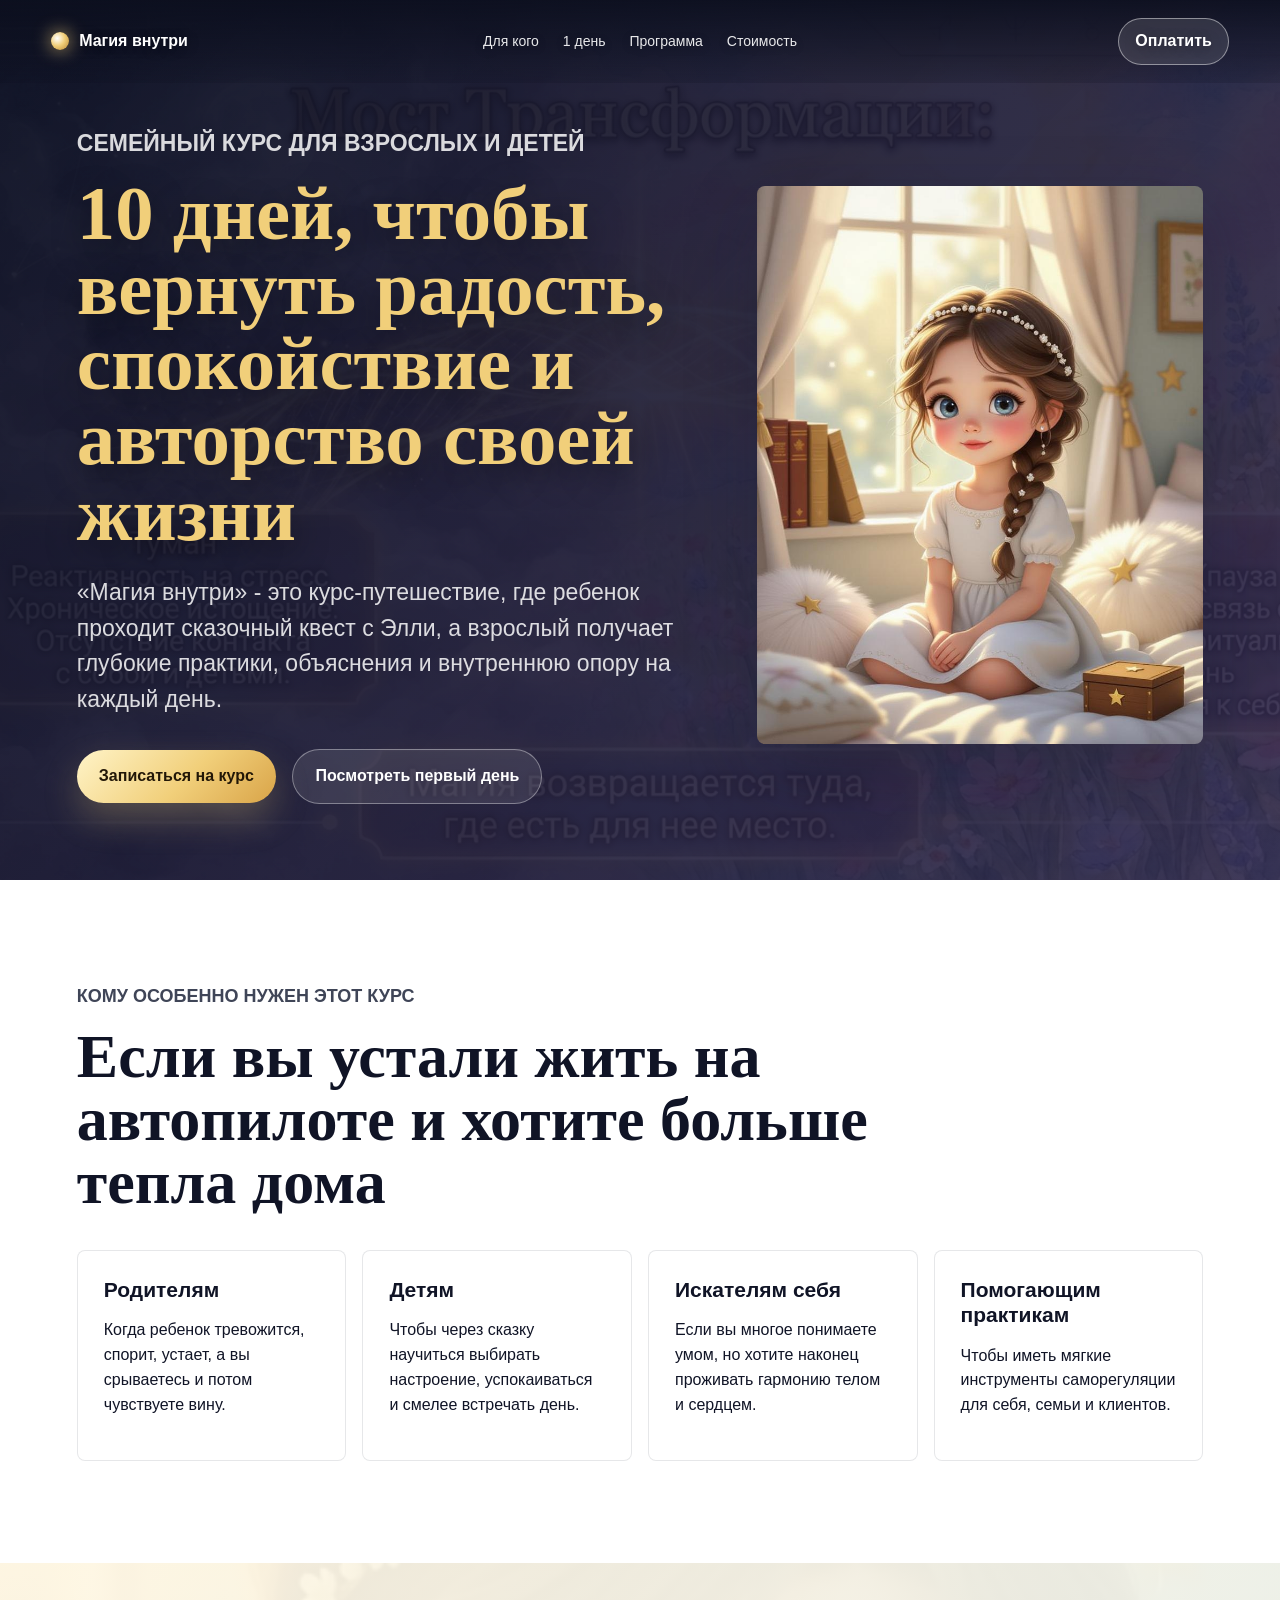
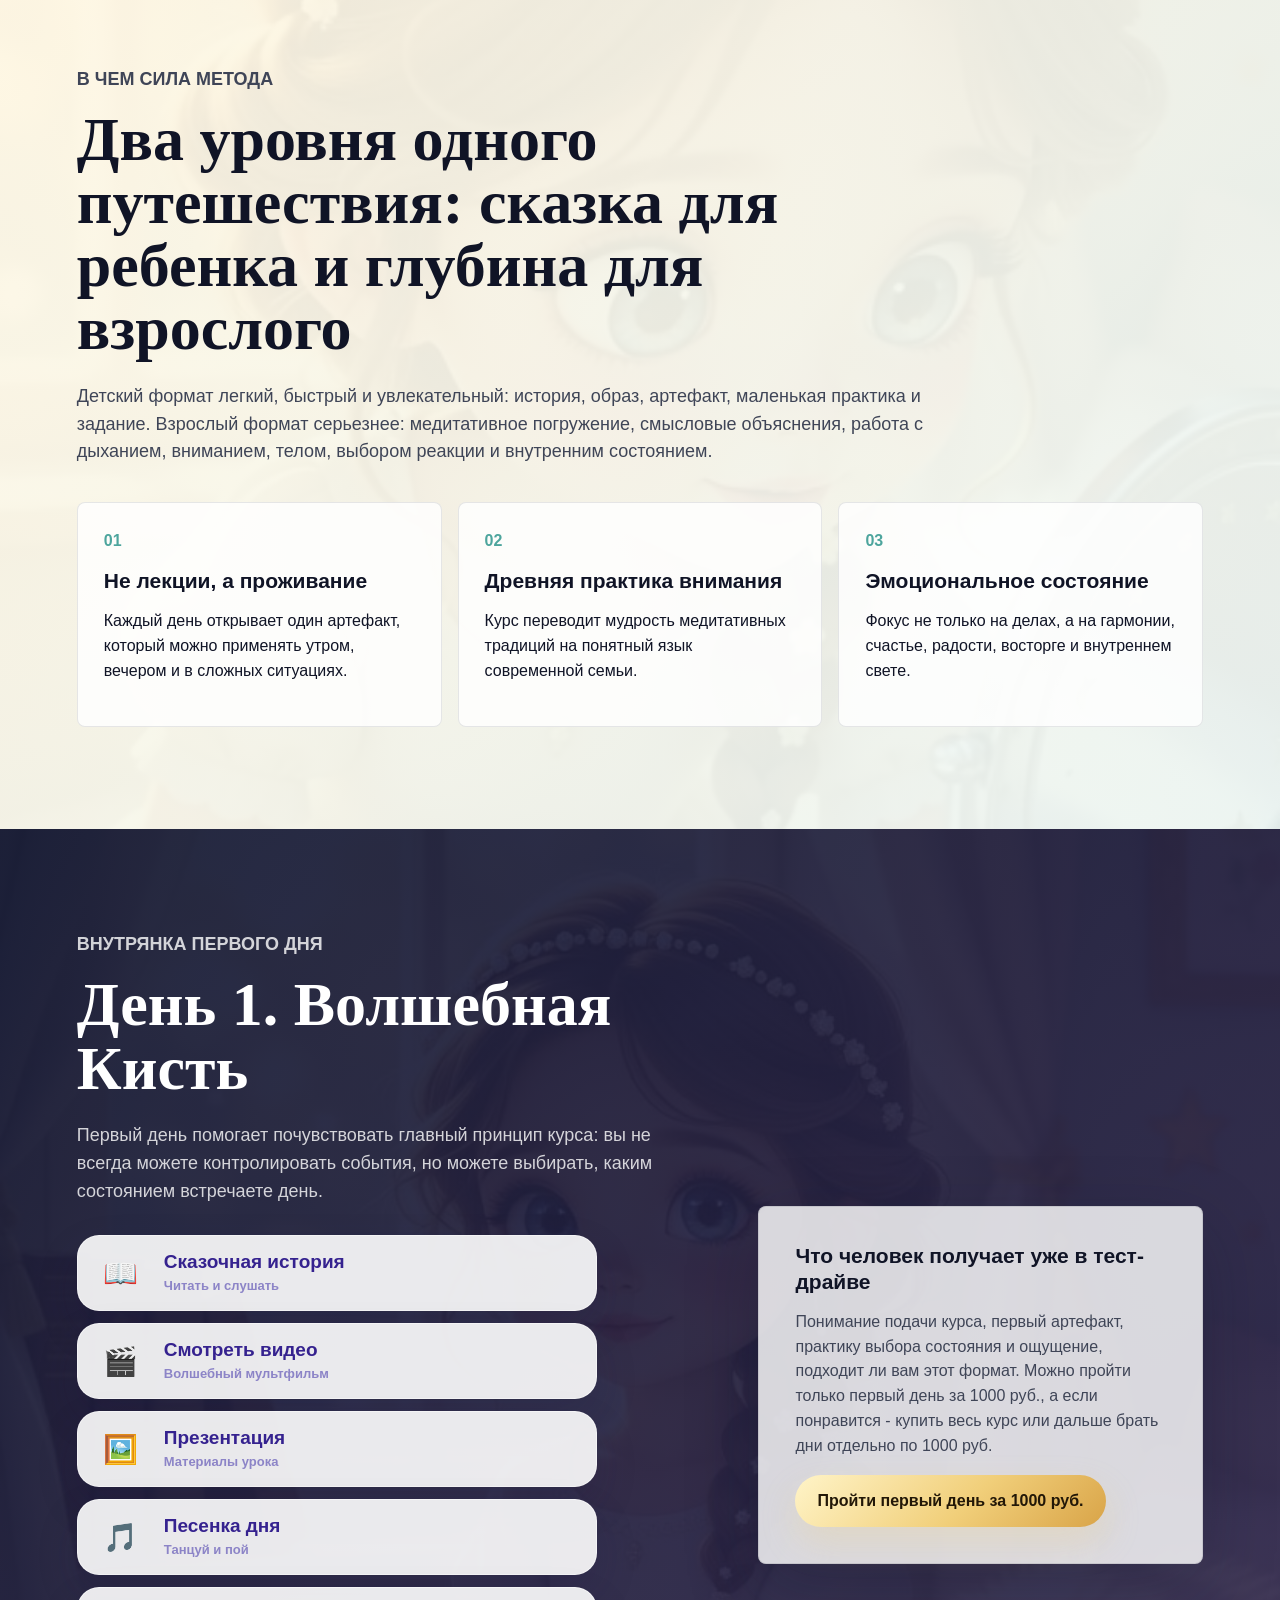
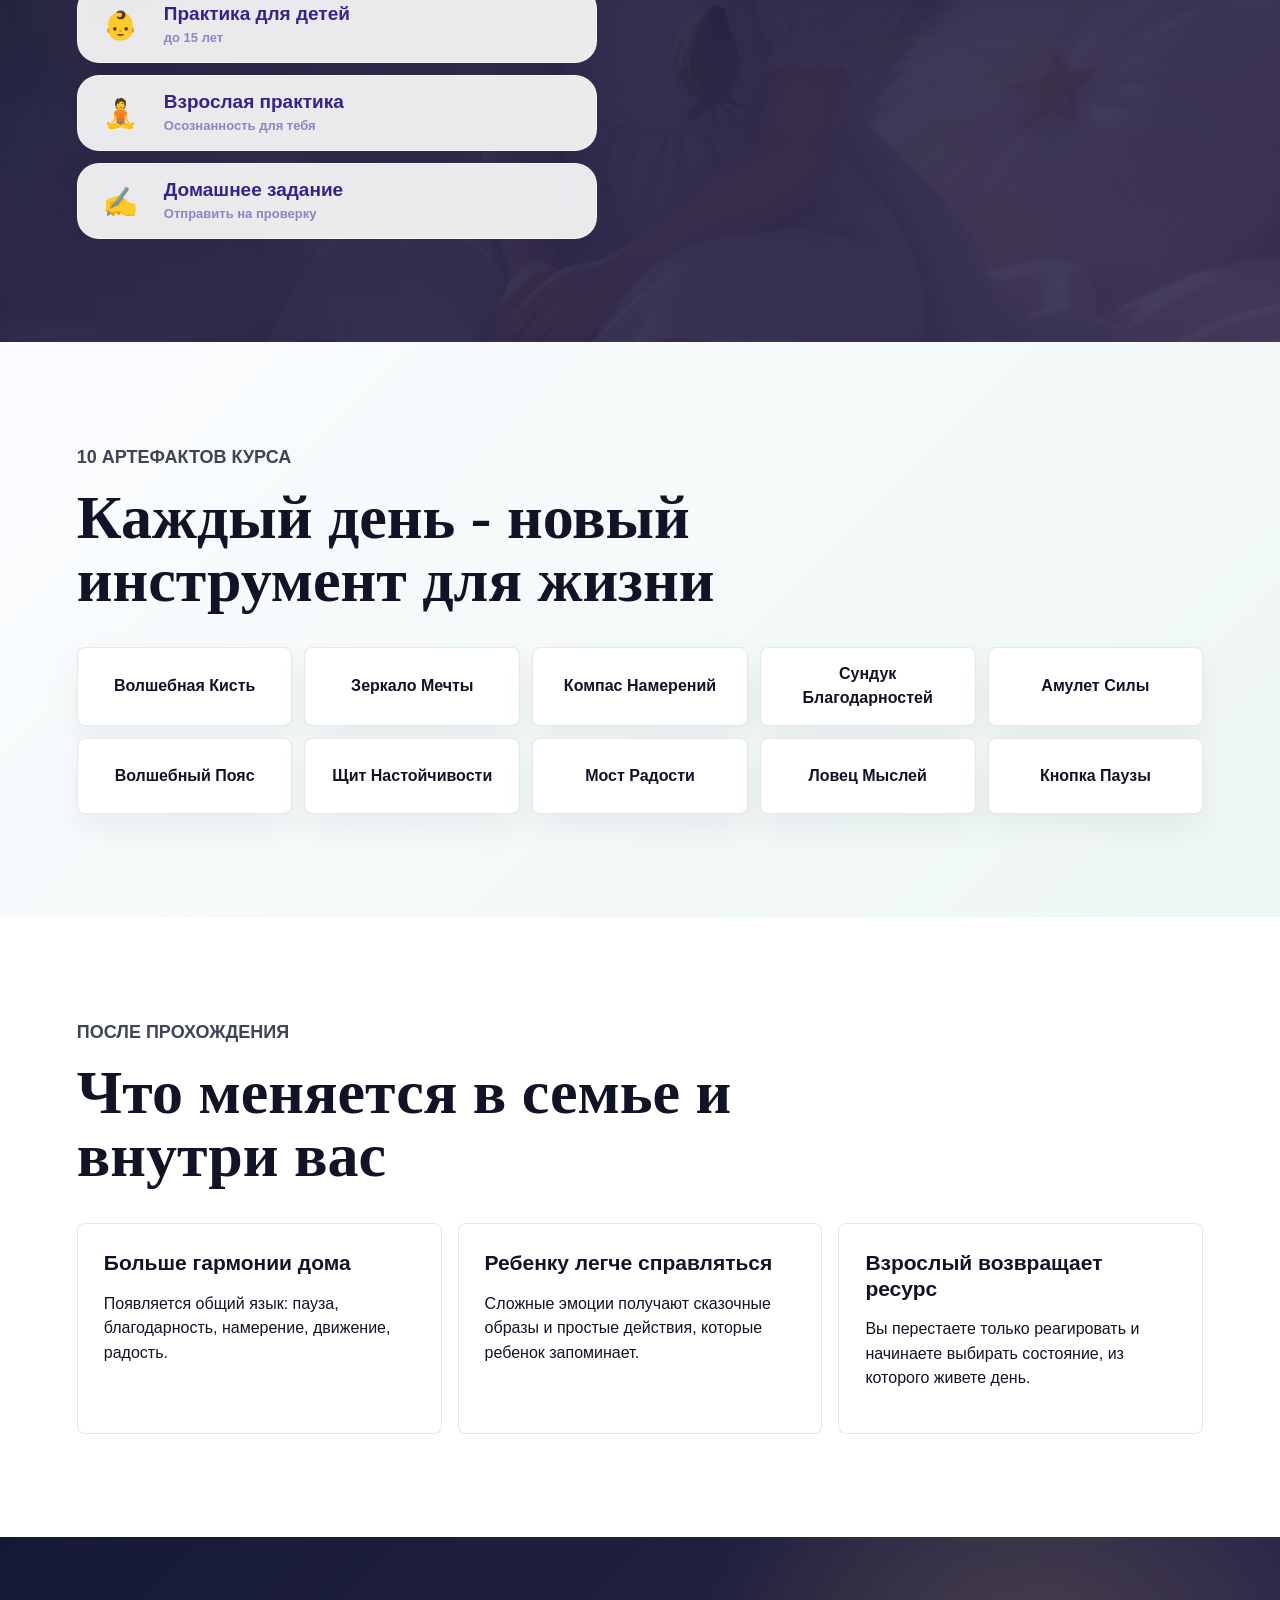
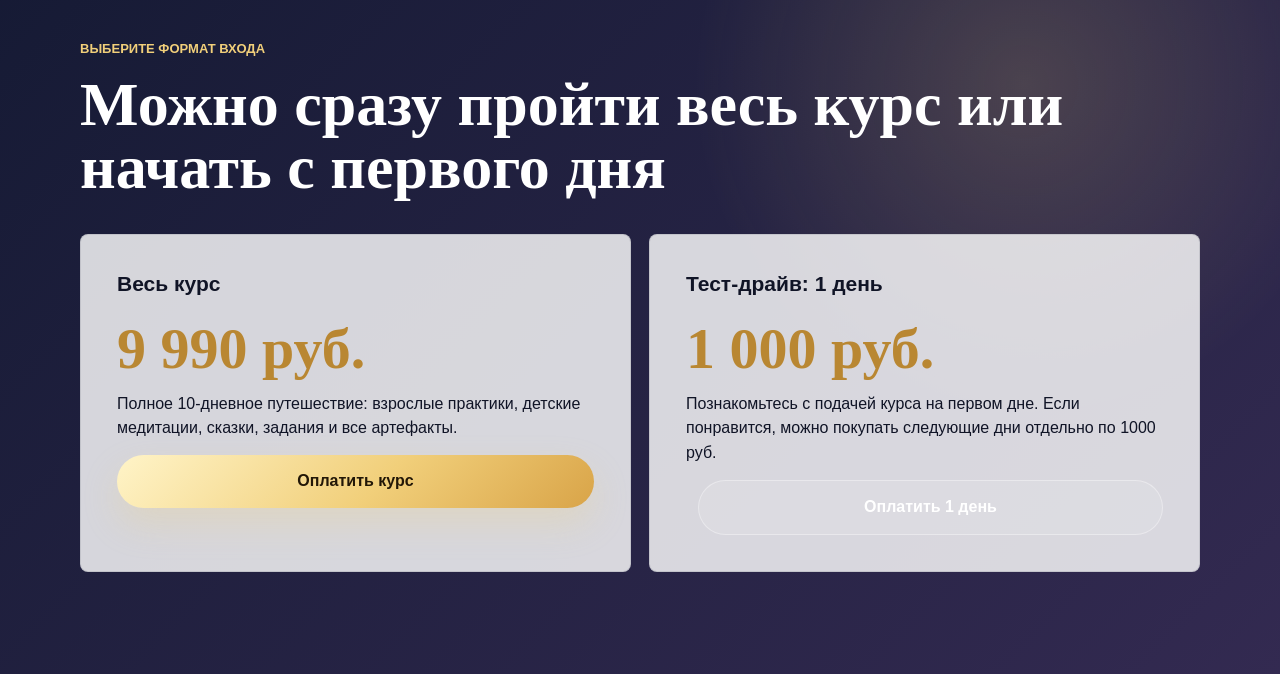
==== lend2.html @ ae5d35b6 "Refine first day preview" ====
<!doctype html>
<html lang="ru">
  <head>
    <meta charset="utf-8" />
    <meta name="viewport" content="width=device-width, initial-scale=1" />
    <title>Магия внутри - семейный курс медитаций и артефактов</title>
    <meta
      name="description"
      content="Семейный курс «Магия внутри»: 10 артефактов, взрослые и детские практики, первый день за 1000 руб. или весь курс за 9990 руб."
    />
    <link rel="stylesheet" href="styles.css" />
  </head>
  <body class="lend2-page">
    <header class="site-header lend2-header">
      <a class="brand" href="index.html" aria-label="Магия внутри">
        <span class="brand-mark"></span>
        <span>Магия внутри</span>
      </a>
      <nav class="nav" aria-label="Навигация">
        <a href="#for-whom">Для кого</a>
        <a href="#inside-day">1 день</a>
        <a href="#program2">Программа</a>
        <a href="#price2">Стоимость</a>
      </nav>
      <a class="header-cta" href="https://neuro-magic.ru/payment.html">Оплатить</a>
    </header>

    <main>
      <section class="lend2-hero" aria-labelledby="lend2-title">
        <div class="lend2-hero-copy">
          <p class="eyebrow">Семейный курс для взрослых и детей</p>
          <h1 id="lend2-title">10 дней, чтобы вернуть радость, спокойствие и авторство своей жизни</h1>
          <p>
            «Магия внутри» - это курс-путешествие, где ребенок проходит сказочный квест с Элли,
            а взрослый получает глубокие практики, объяснения и внутреннюю опору на каждый день.
          </p>
          <div class="hero-actions">
            <a class="button primary" href="https://neuro-magic.ru/payment.html">Записаться на курс</a>
            <a class="button secondary" href="#inside-day">Посмотреть первый день</a>
          </div>
        </div>
        <figure class="lend2-hero-image">
          <img src="assets/course/day1.jpg" alt="Сказочная героиня курса Элли в светлой комнате" />
        </figure>
      </section>

      <section id="for-whom" class="lend2-section lend2-problem" aria-labelledby="for-whom-title">
        <div class="wide-copy">
          <p class="eyebrow">Кому особенно нужен этот курс</p>
          <h2 id="for-whom-title">Если вы устали жить на автопилоте и хотите больше тепла дома</h2>
        </div>
        <div class="lend2-cards four">
          <article>
            <h3>Родителям</h3>
            <p>Когда ребенок тревожится, спорит, устает, а вы срываетесь и потом чувствуете вину.</p>
          </article>
          <article>
            <h3>Детям</h3>
            <p>Чтобы через сказку научиться выбирать настроение, успокаиваться и смелее встречать день.</p>
          </article>
          <article>
            <h3>Искателям себя</h3>
            <p>Если вы многое понимаете умом, но хотите наконец проживать гармонию телом и сердцем.</p>
          </article>
          <article>
            <h3>Помогающим практикам</h3>
            <p>Чтобы иметь мягкие инструменты саморегуляции для себя, семьи и клиентов.</p>
          </article>
        </div>
      </section>

      <section class="lend2-section lend2-method" aria-labelledby="method-title">
        <div class="wide-copy">
          <p class="eyebrow">В чем сила метода</p>
          <h2 id="method-title">Два уровня одного путешествия: сказка для ребенка и глубина для взрослого</h2>
          <p>
            Детский формат легкий, быстрый и увлекательный: история, образ, артефакт, маленькая практика
            и задание. Взрослый формат серьезнее: медитативное погружение, смысловые объяснения,
            работа с дыханием, вниманием, телом, выбором реакции и внутренним состоянием.
          </p>
        </div>
        <div class="lend2-cards three">
          <article>
            <span>01</span>
            <h3>Не лекции, а проживание</h3>
            <p>Каждый день открывает один артефакт, который можно применять утром, вечером и в сложных ситуациях.</p>
          </article>
          <article>
            <span>02</span>
            <h3>Древняя практика внимания</h3>
            <p>Курс переводит мудрость медитативных традиций на понятный язык современной семьи.</p>
          </article>
          <article>
            <span>03</span>
            <h3>Эмоциональное состояние</h3>
            <p>Фокус не только на делах, а на гармонии, счастье, радости, восторге и внутреннем свете.</p>
          </article>
        </div>
      </section>

      <section id="inside-day" class="lend2-section day-preview" aria-labelledby="day-title">
        <div class="day-preview-copy">
          <p class="eyebrow">Внутрянка первого дня</p>
          <h2 id="day-title">День 1. Волшебная Кисть</h2>
          <p>
            Первый день помогает почувствовать главный принцип курса: вы не всегда можете
            контролировать события, но можете выбирать, каким состоянием встречаете день.
          </p>
          <div class="day-content-list" aria-label="Что входит в первый день">
            <article>
              <span class="day-icon">📖</span>
              <div>
                <h3>Сказочная история</h3>
                <p>Читать и слушать</p>
              </div>
            </article>
            <article>
              <span class="day-icon">🎬</span>
              <div>
                <h3>Смотреть видео</h3>
                <p>Волшебный мультфильм</p>
              </div>
            </article>
            <article>
              <span class="day-icon">🖼️</span>
              <div>
                <h3>Презентация</h3>
                <p>Материалы урока</p>
              </div>
            </article>
            <article>
              <span class="day-icon">🎵</span>
              <div>
                <h3>Песенка дня</h3>
                <p>Танцуй и пой</p>
              </div>
            </article>
            <article>
              <span class="day-icon">👶</span>
              <div>
                <h3>Практика для детей</h3>
                <p>до 15 лет</p>
              </div>
            </article>
            <article>
              <span class="day-icon">🧘</span>
              <div>
                <h3>Взрослая практика</h3>
                <p>Осознанность для тебя</p>
              </div>
            </article>
            <article>
              <span class="day-icon">✍️</span>
              <div>
                <h3>Домашнее задание</h3>
                <p>Отправить на проверку</p>
              </div>
            </article>
          </div>
        </div>
        <div class="day-preview-panel">
          <h3>Что человек получает уже в тест-драйве</h3>
          <p>
            Понимание подачи курса, первый артефакт, практику выбора состояния и ощущение,
            подходит ли вам этот формат. Можно пройти только первый день за 1000 руб.,
            а если понравится - купить весь курс или дальше брать дни отдельно по 1000 руб.
          </p>
          <a class="button primary" href="https://neuro-magic.ru/payment.html#day1">Пройти первый день за 1000 руб.</a>
        </div>
      </section>

      <section id="program2" class="lend2-section program2" aria-labelledby="program2-title">
        <div class="wide-copy">
          <p class="eyebrow">10 артефактов курса</p>
          <h2 id="program2-title">Каждый день - новый инструмент для жизни</h2>
        </div>
        <div class="artifact-strip">
          <span>Волшебная Кисть</span>
          <span>Зеркало Мечты</span>
          <span>Компас Намерений</span>
          <span>Сундук Благодарностей</span>
          <span>Амулет Силы</span>
          <span>Волшебный Пояс</span>
          <span>Щит Настойчивости</span>
          <span>Мост Радости</span>
          <span>Ловец Мыслей</span>
          <span>Кнопка Паузы</span>
        </div>
      </section>

      <section class="lend2-section results2" aria-labelledby="results2-title">
        <div class="wide-copy">
          <p class="eyebrow">После прохождения</p>
          <h2 id="results2-title">Что меняется в семье и внутри вас</h2>
        </div>
        <div class="lend2-cards three">
          <article>
            <h3>Больше гармонии дома</h3>
            <p>Появляется общий язык: пауза, благодарность, намерение, движение, радость.</p>
          </article>
          <article>
            <h3>Ребенку легче справляться</h3>
            <p>Сложные эмоции получают сказочные образы и простые действия, которые ребенок запоминает.</p>
          </article>
          <article>
            <h3>Взрослый возвращает ресурс</h3>
            <p>Вы перестаете только реагировать и начинаете выбирать состояние, из которого живете день.</p>
          </article>
        </div>
      </section>

      <section id="price2" class="lend2-section price2" aria-labelledby="price2-title">
        <div class="price2-card">
          <p class="eyebrow">Выберите формат входа</p>
          <h2 id="price2-title">Можно сразу пройти весь курс или начать с первого дня</h2>
          <div class="price2-options">
            <article>
              <h3>Весь курс</h3>
              <p class="price2-value">9 990 руб.</p>
              <p>Полное 10-дневное путешествие: взрослые практики, детские медитации, сказки, задания и все артефакты.</p>
              <a class="button primary" href="https://neuro-magic.ru/payment.html#full">Оплатить курс</a>
            </article>
            <article>
              <h3>Тест-драйв: 1 день</h3>
              <p class="price2-value">1 000 руб.</p>
              <p>Познакомьтесь с подачей курса на первом дне. Если понравится, можно покупать следующие дни отдельно по 1000 руб.</p>
              <a class="button secondary" href="https://neuro-magic.ru/payment.html#day1">Оплатить 1 день</a>
            </article>
          </div>
        </div>
      </section>
    </main>
  </body>
</html>
---- styles.css ----
:root {
  --ink: #101426;
  --night: #151a34;
  --violet: #332a51;
  --gold: #f1cf7a;
  --gold-deep: #b98732;
  --cream: #fff7e4;
  --mist: #f3f5f8;
  --teal: #4da59d;
  --rose: #c86f7f;
  --line: rgba(241, 207, 122, 0.32);
  --shadow: 0 24px 70px rgba(16, 20, 38, 0.25);
}

* {
  box-sizing: border-box;
}

html {
  scroll-behavior: smooth;
}

body {
  margin: 0;
  color: var(--ink);
  font-family: Inter, "Segoe UI", Arial, sans-serif;
  background: var(--mist);
  line-height: 1.55;
}

img {
  display: block;
  max-width: 100%;
}

a {
  color: inherit;
  text-decoration: none;
}

.site-header {
  position: fixed;
  inset: 0 0 auto;
  z-index: 20;
  display: grid;
  grid-template-columns: 1fr auto 1fr;
  align-items: center;
  gap: 24px;
  padding: 18px clamp(18px, 4vw, 56px);
  color: white;
  background: linear-gradient(180deg, rgba(12, 15, 30, 0.82), rgba(12, 15, 30, 0));
}

.brand,
.nav,
.header-cta {
  text-shadow: 0 2px 12px rgba(0, 0, 0, 0.35);
}

.brand {
  display: inline-flex;
  align-items: center;
  gap: 10px;
  font-weight: 700;
}

.brand-mark {
  width: 18px;
  height: 18px;
  border-radius: 50%;
  background: radial-gradient(circle at 35% 35%, white, var(--gold) 45%, var(--gold-deep));
  box-shadow: 0 0 18px rgba(241, 207, 122, 0.8);
}

.nav {
  display: flex;
  gap: 24px;
  font-size: 14px;
}

.nav a {
  opacity: 0.9;
}

.nav a:hover {
  opacity: 1;
}

.header-cta {
  justify-self: end;
  border: 1px solid rgba(255, 255, 255, 0.45);
  padding: 10px 16px;
  border-radius: 999px;
  font-weight: 700;
  background: rgba(255, 255, 255, 0.12);
  backdrop-filter: blur(12px);
}

.hero {
  position: relative;
  min-height: 92vh;
  display: grid;
  align-items: end;
  overflow: hidden;
  color: white;
  padding: 120px clamp(20px, 6vw, 82px) 78px;
}

.hero-bg,
.hero-shade {
  position: absolute;
  inset: 0;
  width: 100%;
  height: 100%;
}

.hero-bg {
  object-fit: cover;
}

.hero-shade {
  background:
    linear-gradient(90deg, rgba(10, 12, 26, 0.86), rgba(10, 12, 26, 0.38) 52%, rgba(10, 12, 26, 0.72)),
    linear-gradient(0deg, rgba(10, 12, 26, 0.95), rgba(10, 12, 26, 0.05) 45%);
}

.hero-content {
  position: relative;
  z-index: 1;
  max-width: 760px;
}

.eyebrow {
  margin: 0 0 14px;
  color: var(--gold);
  font-size: 13px;
  font-weight: 800;
  letter-spacing: 0;
  text-transform: uppercase;
}

h1,
h2,
h3,
p {
  overflow-wrap: anywhere;
}

h1 {
  margin: 0;
  font-family: Georgia, "Times New Roman", serif;
  font-size: clamp(58px, 10vw, 132px);
  line-height: 0.9;
  letter-spacing: 0;
  color: var(--gold);
  text-shadow: 0 10px 36px rgba(0, 0, 0, 0.45);
}

h2 {
  margin: 0 0 22px;
  font-family: Georgia, "Times New Roman", serif;
  font-size: clamp(34px, 5vw, 62px);
  line-height: 1.02;
  letter-spacing: 0;
}

h3 {
  margin: 0 0 10px;
  font-size: 21px;
  line-height: 1.2;
}

.hero-lead {
  max-width: 670px;
  margin: 24px 0 0;
  font-size: clamp(18px, 2vw, 23px);
  color: rgba(255, 255, 255, 0.88);
}

.hero-actions,
.join .button {
  margin-top: 32px;
}

.button {
  display: inline-flex;
  align-items: center;
  justify-content: center;
  min-height: 50px;
  border-radius: 999px;
  padding: 14px 22px;
  font-weight: 800;
  transition: transform 0.2s ease, box-shadow 0.2s ease, background 0.2s ease;
}

.button:hover {
  transform: translateY(-2px);
}

.button.primary {
  color: #221707;
  background: linear-gradient(135deg, #fff4c8, var(--gold) 55%, #d9a448);
  box-shadow: 0 16px 34px rgba(241, 207, 122, 0.26);
}

.button.secondary {
  margin-left: 12px;
  color: white;
  border: 1px solid rgba(255, 255, 255, 0.36);
  background: rgba(255, 255, 255, 0.1);
}

.split-section,
.promise,
.matrix-section,
.inside,
.transformation,
.join {
  padding: clamp(64px, 8vw, 112px) clamp(20px, 6vw, 82px);
}

.split-section {
  display: grid;
  grid-template-columns: minmax(0, 0.9fr) minmax(320px, 1.1fr);
  gap: clamp(32px, 5vw, 72px);
  align-items: center;
  background: white;
}

.split-section.reverse {
  grid-template-columns: minmax(320px, 1.15fr) minmax(0, 0.85fr);
  background: linear-gradient(135deg, #fbfcff, #eef7f5);
}

.section-copy {
  max-width: 620px;
}

.section-copy p,
.wide-copy p,
.transformation-copy p,
.join-copy p {
  font-size: 18px;
  color: #3f4557;
}

.media-panel,
.wide-image,
.join-image {
  margin: 0;
  overflow: hidden;
  border-radius: 8px;
  box-shadow: var(--shadow);
}

.media-panel img,
.wide-image img,
.join-image img {
  width: 100%;
  height: 100%;
  object-fit: cover;
}

.promise {
  background:
    linear-gradient(135deg, rgba(77, 165, 157, 0.12), rgba(200, 111, 127, 0.1)),
    var(--cream);
}

.wide-copy {
  max-width: 850px;
}

.principles {
  display: grid;
  grid-template-columns: repeat(3, 1fr);
  gap: 18px;
  margin-top: 40px;
}

.principles article,
.result-grid article {
  min-height: 210px;
  padding: 28px;
  border: 1px solid rgba(16, 20, 38, 0.1);
  border-radius: 8px;
  background: rgba(255, 255, 255, 0.72);
}

.principles span {
  display: block;
  margin-bottom: 24px;
  color: var(--teal);
  font-weight: 900;
}

.audience-section,
.wisdom-section,
.artifacts-section,
.future-section,
.price-section {
  padding: clamp(64px, 8vw, 112px) clamp(20px, 6vw, 82px);
}

.audience-section {
  background: linear-gradient(135deg, #ffffff, #f5fbfb);
}

.audience-grid {
  display: grid;
  grid-template-columns: repeat(4, 1fr);
  gap: 16px;
  margin-top: 40px;
}

.audience-grid article,
.artifact-list article,
.future-grid article,
.science-points article {
  border-radius: 8px;
  border: 1px solid rgba(16, 20, 38, 0.1);
  background: rgba(255, 255, 255, 0.78);
}

.audience-grid article {
  min-height: 220px;
  padding: 26px;
}

.science-section {
  background:
    linear-gradient(135deg, rgba(21, 26, 52, 0.95), rgba(51, 42, 81, 0.88)),
    url("assets/gratitude.png") center / cover;
  color: white;
}

.science-section .section-copy p,
.science-points p {
  color: rgba(255, 255, 255, 0.76);
}

.science-points {
  display: grid;
  gap: 16px;
}

.science-points article {
  padding: 24px;
  border-color: var(--line);
  background: rgba(255, 255, 255, 0.08);
  backdrop-filter: blur(12px);
}

.science-points span,
.future-grid span {
  display: inline-flex;
  margin-bottom: 14px;
  color: var(--gold);
  font-weight: 900;
}

.wisdom-section {
  background:
    linear-gradient(135deg, rgba(255, 247, 228, 0.95), rgba(255, 255, 255, 0.95)),
    url("assets/chest.png") center / cover;
}

.wisdom-section .wide-copy {
  max-width: 980px;
}

.wisdom-section p:not(.eyebrow) {
  font-size: 19px;
  color: #3f4557;
}

.clean-list {
  margin: 26px 0 0;
  padding: 0;
  list-style: none;
}

.clean-list li {
  position: relative;
  padding: 12px 0 12px 34px;
  border-top: 1px solid rgba(16, 20, 38, 0.12);
  font-weight: 700;
}

.clean-list li::before {
  content: "";
  position: absolute;
  left: 0;
  top: 18px;
  width: 14px;
  height: 14px;
  border-radius: 50%;
  background: var(--teal);
  box-shadow: 0 0 0 6px rgba(77, 165, 157, 0.14);
}

.matrix-section {
  background: var(--night);
  color: white;
}

.matrix-section .wide-copy p,
.matrix-section .result-grid p {
  color: rgba(255, 255, 255, 0.76);
}

.result-grid {
  display: grid;
  grid-template-columns: repeat(3, 1fr);
  gap: 18px;
  margin: 34px 0;
}

.result-grid article {
  border-color: var(--line);
  background: rgba(255, 255, 255, 0.06);
}

.wide-image {
  max-height: 650px;
}

.artifacts-section {
  background: white;
}

.artifact-list {
  display: grid;
  grid-template-columns: repeat(5, 1fr);
  gap: 16px;
  margin-top: 38px;
}

.artifact-list article {
  min-height: 210px;
  padding: 26px;
  background: linear-gradient(180deg, #ffffff, #f7fafc);
}

.future-section {
  background:
    linear-gradient(135deg, rgba(255, 247, 228, 0.94), rgba(237, 247, 246, 0.94)),
    url("assets/bridge.png") center / cover;
}

.future-grid {
  display: grid;
  grid-template-columns: repeat(3, 1fr);
  gap: 18px;
  margin-top: 36px;
}

.future-grid article {
  min-height: 230px;
  padding: 28px;
  background: rgba(255, 255, 255, 0.82);
  box-shadow: 0 20px 50px rgba(16, 20, 38, 0.08);
}

.inside {
  background: white;
}

.feature-line {
  display: flex;
  flex-wrap: wrap;
  gap: 10px;
  margin-top: 28px;
}

.feature-line span {
  padding: 10px 14px;
  border-radius: 999px;
  color: #111827;
  background: #edf7f6;
  font-weight: 800;
}

.transformation {
  position: relative;
  min-height: 640px;
  display: grid;
  align-items: end;
  color: white;
  overflow: hidden;
}

.transformation > img {
  position: absolute;
  inset: 0;
  width: 100%;
  height: 100%;
  object-fit: cover;
}

.transformation::after {
  content: "";
  position: absolute;
  inset: 0;
  background: linear-gradient(90deg, rgba(11, 13, 28, 0.9), rgba(11, 13, 28, 0.28), rgba(11, 13, 28, 0.78));
}

.transformation-copy {
  position: relative;
  z-index: 1;
  max-width: 680px;
}

.transformation-copy p {
  color: rgba(255, 255, 255, 0.84);
}

.join {
  display: grid;
  grid-template-columns: minmax(0, 0.78fr) minmax(340px, 1.22fr);
  gap: clamp(32px, 5vw, 72px);
  align-items: center;
  background: linear-gradient(135deg, #fffaf0, #f1f7f7);
}

.join-copy {
  max-width: 620px;
}

.join-image {
  aspect-ratio: 16 / 9;
}

.price-section {
  background:
    radial-gradient(circle at 24% 18%, rgba(241, 207, 122, 0.22), transparent 30%),
    linear-gradient(135deg, var(--night), var(--violet));
  color: white;
}

.price-card {
  display: grid;
  grid-template-columns: minmax(0, 1fr) auto;
  align-items: center;
  gap: clamp(24px, 5vw, 56px);
  max-width: 1120px;
  margin: 0 auto;
  padding: clamp(28px, 5vw, 54px);
  border: 1px solid var(--line);
  border-radius: 8px;
  background: rgba(255, 255, 255, 0.07);
  box-shadow: var(--shadow);
}

.price-copy {
  max-width: 640px;
}

.price-copy p {
  color: rgba(255, 255, 255, 0.78);
  font-size: 18px;
}

.price-copy strong {
  color: var(--gold);
  font-size: 1.2em;
}

.timer {
  display: grid;
  grid-template-columns: repeat(4, minmax(72px, 1fr));
  gap: 10px;
  grid-column: 2;
  grid-row: 1 / span 2;
}

.timer div {
  min-width: 76px;
  padding: 18px 12px;
  border: 1px solid rgba(241, 207, 122, 0.36);
  border-radius: 8px;
  text-align: center;
  background: rgba(255, 255, 255, 0.08);
}

.timer span {
  display: block;
  color: var(--gold);
  font-family: Georgia, "Times New Roman", serif;
  font-size: clamp(34px, 4vw, 52px);
  line-height: 1;
}

.timer small {
  color: rgba(255, 255, 255, 0.72);
  font-size: 12px;
  font-weight: 800;
  text-transform: uppercase;
}

.price-card .button {
  justify-self: start;
}

.payment-page {
  min-height: 100vh;
  background:
    linear-gradient(135deg, rgba(21, 26, 52, 0.92), rgba(51, 42, 81, 0.7)),
    url("assets/choice.png") center / cover fixed;
}

.payment-header {
  background: linear-gradient(180deg, rgba(12, 15, 30, 0.88), rgba(12, 15, 30, 0.22));
}

.payment-shell {
  min-height: 100vh;
  display: grid;
  place-items: center;
  padding: 116px 20px 48px;
}

.payment-card {
  width: min(100%, 560px);
  padding: clamp(30px, 5vw, 48px);
  border: 1px solid rgba(241, 207, 122, 0.32);
  border-radius: 8px;
  color: white;
  text-align: center;
  background: rgba(17, 20, 39, 0.82);
  box-shadow: var(--shadow);
  backdrop-filter: blur(18px);
}

.payment-card-wide {
  width: min(100%, 1040px);
}

.payment-card h1 {
  margin: 0 0 12px;
  font-family: Georgia, "Times New Roman", serif;
  font-size: clamp(36px, 6vw, 56px);
  line-height: 1;
  color: var(--gold);
}

.payment-subtitle {
  margin: 0 auto 30px;
  max-width: 440px;
  color: rgba(255, 255, 255, 0.78);
  font-size: 17px;
}

.payment-actions {
  display: grid;
  gap: 14px;
}

.payment-offers {
  display: grid;
  grid-template-columns: repeat(2, 1fr);
  gap: 18px;
  margin-top: 32px;
  text-align: left;
}

.payment-offer {
  display: grid;
  align-content: start;
  gap: 14px;
  padding: clamp(22px, 4vw, 32px);
  border: 1px solid rgba(241, 207, 122, 0.28);
  border-radius: 8px;
  background: rgba(255, 255, 255, 0.07);
}

.payment-offer h2 {
  margin: 0;
  color: var(--gold);
  font-size: clamp(28px, 4vw, 42px);
}

.payment-offer p {
  margin: 0;
  color: rgba(255, 255, 255, 0.76);
}

.payment-price {
  color: white !important;
  font-family: Georgia, "Times New Roman", serif;
  font-size: clamp(36px, 5vw, 56px);
  font-weight: 900;
  line-height: 1;
}

.payment-button {
  display: grid;
  gap: 4px;
  padding: 17px 20px;
  border-radius: 8px;
  color: white;
  font-weight: 900;
  transition: transform 0.2s ease, box-shadow 0.2s ease, filter 0.2s ease;
}

.payment-button:hover {
  transform: translateY(-2px);
  filter: brightness(1.04);
  box-shadow: 0 14px 28px rgba(0, 0, 0, 0.2);
}

.payment-button small {
  color: rgba(255, 255, 255, 0.78);
  font-size: 13px;
  font-weight: 700;
}

.payment-button-yoomoney {
  background: linear-gradient(135deg, #7b41df, #a66cff);
}

.payment-button-tribute {
  background: linear-gradient(135deg, #0078b4, #4da59d);
}

.support-block {
  margin-top: 34px;
  padding-top: 22px;
  border-top: 1px solid rgba(241, 207, 122, 0.22);
  color: rgba(255, 255, 255, 0.72);
  font-size: 14px;
}

.support-block p {
  margin: 7px 0;
}

.support-link {
  color: var(--gold);
  font-weight: 800;
}

.support-link:hover {
  text-decoration: underline;
}

.lend2-page {
  background: #f7f8f5;
}

.lend2-header {
  background: linear-gradient(180deg, rgba(12, 15, 30, 0.9), rgba(12, 15, 30, 0.18));
}

.lend2-hero {
  min-height: 92vh;
  display: grid;
  grid-template-columns: minmax(0, 1fr) minmax(340px, 0.74fr);
  gap: clamp(34px, 6vw, 78px);
  align-items: center;
  padding: 126px clamp(20px, 6vw, 82px) 76px;
  color: white;
  background:
    linear-gradient(135deg, rgba(13, 17, 35, 0.95), rgba(49, 41, 78, 0.9)),
    url("assets/bridge.png") center / cover;
}

.lend2-hero-copy {
  max-width: 820px;
}

.lend2-hero h1 {
  font-size: clamp(44px, 6vw, 84px);
  line-height: 0.98;
}

.lend2-hero p {
  max-width: 720px;
  color: rgba(255, 255, 255, 0.84);
  font-size: clamp(18px, 2vw, 23px);
}

.lend2-hero-image {
  margin: 0;
  overflow: hidden;
  border-radius: 8px;
  box-shadow: var(--shadow);
  aspect-ratio: 4 / 5;
}

.lend2-hero-image img {
  width: 100%;
  height: 100%;
  object-fit: cover;
}

.lend2-section {
  padding: clamp(64px, 8vw, 112px) clamp(20px, 6vw, 82px);
}

.lend2-problem,
.results2 {
  background: white;
}

.lend2-method {
  background:
    linear-gradient(135deg, rgba(255, 247, 228, 0.94), rgba(237, 247, 246, 0.94)),
    url("assets/course/day2.jpg") center / cover;
}

.lend2-cards {
  display: grid;
  gap: 16px;
  margin-top: 36px;
}

.lend2-cards.four {
  grid-template-columns: repeat(4, 1fr);
}

.lend2-cards.three {
  grid-template-columns: repeat(3, 1fr);
}

.lend2-cards article,
.day-preview-panel,
.price2-options article {
  border: 1px solid rgba(16, 20, 38, 0.1);
  border-radius: 8px;
  background: rgba(255, 255, 255, 0.82);
}

.lend2-cards article {
  min-height: 210px;
  padding: 26px;
}

.lend2-cards span {
  display: inline-flex;
  margin-bottom: 14px;
  color: var(--teal);
  font-weight: 900;
}

.day-preview {
  display: grid;
  grid-template-columns: minmax(0, 1fr) minmax(320px, 0.72fr);
  gap: clamp(28px, 5vw, 64px);
  align-items: center;
  background:
    linear-gradient(135deg, rgba(21, 26, 52, 0.94), rgba(51, 42, 81, 0.9)),
    url("assets/course/day1.jpg") center / cover;
  color: white;
}

.day-preview-copy p {
  color: rgba(255, 255, 255, 0.8);
  font-size: 18px;
}

.lend2-checklist {
  margin: 28px 0 0;
  padding: 0;
  list-style: none;
}

.lend2-checklist li {
  position: relative;
  padding: 13px 0 13px 34px;
  border-top: 1px solid rgba(241, 207, 122, 0.24);
  color: rgba(255, 255, 255, 0.88);
  font-weight: 700;
}

.lend2-checklist li::before {
  content: "";
  position: absolute;
  left: 2px;
  top: 19px;
  width: 12px;
  height: 12px;
  border-radius: 50%;
  background: var(--gold);
  box-shadow: 0 0 0 6px rgba(241, 207, 122, 0.15);
}

.day-content-list {
  display: grid;
  gap: 12px;
  margin-top: 30px;
  max-width: 520px;
}

.day-content-list article {
  display: grid;
  grid-template-columns: 48px 1fr;
  gap: 16px;
  align-items: center;
  min-height: 76px;
  padding: 14px 22px;
  border: 1px solid rgba(255, 255, 255, 0.48);
  border-radius: 22px;
  color: var(--ink);
  background: rgba(255, 255, 255, 0.9);
  box-shadow: 0 18px 42px rgba(34, 22, 76, 0.16);
}

.day-content-list .day-icon {
  display: grid;
  place-items: center;
  width: 42px;
  height: 42px;
  font-size: 28px;
}

.day-content-list h3 {
  margin: 0;
  color: #35228f;
  font-size: 19px;
  font-weight: 800;
}

.day-content-list p {
  margin: 2px 0 0;
  color: #8c84c7;
  font-size: 13px;
  font-weight: 700;
}

.day-preview-panel {
  padding: clamp(24px, 4vw, 36px);
  color: var(--ink);
  box-shadow: var(--shadow);
}

.day-preview-panel p {
  color: #3f4557;
}

.program2 {
  background: linear-gradient(135deg, #fbfcff, #eef7f5);
}

.artifact-strip {
  display: grid;
  grid-template-columns: repeat(5, 1fr);
  gap: 12px;
  margin-top: 34px;
}

.artifact-strip span {
  min-height: 76px;
  display: grid;
  place-items: center;
  padding: 14px;
  border: 1px solid rgba(16, 20, 38, 0.1);
  border-radius: 8px;
  text-align: center;
  font-weight: 900;
  background: white;
  box-shadow: 0 14px 32px rgba(16, 20, 38, 0.06);
}

.price2 {
  color: white;
  background:
    radial-gradient(circle at 80% 20%, rgba(241, 207, 122, 0.18), transparent 28%),
    linear-gradient(135deg, var(--night), var(--violet));
}

.price2-card {
  max-width: 1120px;
  margin: 0 auto;
}

.price2-options {
  display: grid;
  grid-template-columns: repeat(2, 1fr);
  gap: 18px;
  margin-top: 34px;
}

.price2-options article {
  display: grid;
  align-content: start;
  gap: 14px;
  padding: clamp(24px, 4vw, 36px);
  color: var(--ink);
}

.price2-options p {
  margin: 0;
}

.price2-value {
  color: var(--gold-deep);
  font-family: Georgia, "Times New Roman", serif;
  font-size: clamp(38px, 5vw, 58px);
  font-weight: 900;
  line-height: 1;
}

@media (max-width: 980px) {
  .site-header {
    grid-template-columns: 1fr auto;
  }

  .nav {
    display: none;
  }

  .split-section,
  .split-section.reverse,
  .join {
    grid-template-columns: 1fr;
  }

  .program .media-panel {
    order: 2;
  }

  .principles,
  .result-grid,
  .audience-grid,
  .artifact-list,
  .future-grid {
    grid-template-columns: repeat(2, 1fr);
  }

  .price-card {
    grid-template-columns: 1fr;
  }

  .timer {
    grid-column: auto;
    grid-row: auto;
  }

  .payment-offers {
    grid-template-columns: 1fr;
  }

  .lend2-hero,
  .day-preview {
    grid-template-columns: 1fr;
  }

  .lend2-cards.four,
  .lend2-cards.three,
  .artifact-strip {
    grid-template-columns: repeat(2, 1fr);
  }
}

@media (max-width: 620px) {
  .site-header {
    padding: 14px 16px;
  }

  .header-cta {
    padding: 9px 12px;
    font-size: 13px;
  }

  .hero {
    min-height: 88vh;
    padding: 100px 18px 54px;
  }

  .hero-actions {
    display: grid;
    gap: 12px;
  }

  .button.secondary {
    margin-left: 0;
  }

    .split-section,
  .promise,
  .matrix-section,
  .inside,
  .transformation,
  .join,
  .audience-section,
  .wisdom-section,
  .artifacts-section,
  .future-section,
  .price-section {
    padding: 54px 18px;
  }

  .principles article,
  .result-grid article,
  .audience-grid article,
  .artifact-list article,
  .future-grid article {
    min-height: auto;
    padding: 22px;
  }

  .media-panel,
  .wide-image,
  .join-image {
    border-radius: 6px;
  }

  .payment-shell {
    padding: 94px 16px 34px;
  }

  .timer {
    grid-template-columns: repeat(2, minmax(0, 1fr));
  }

  .result-grid,
  .audience-grid,
  .artifact-list,
  .future-grid {
    grid-template-columns: 1fr;
  }

  .price-card .button {
    justify-self: stretch;
  }

  .lend2-hero,
  .lend2-section {
    padding: 54px 18px;
  }

  .lend2-hero {
    padding-top: 104px;
  }

  .lend2-cards.four,
  .lend2-cards.three,
  .artifact-strip,
  .price2-options {
    grid-template-columns: 1fr;
  }

  .lend2-cards article,
  .day-preview-panel,
  .price2-options article {
    min-height: auto;
    padding: 22px;
  }
}
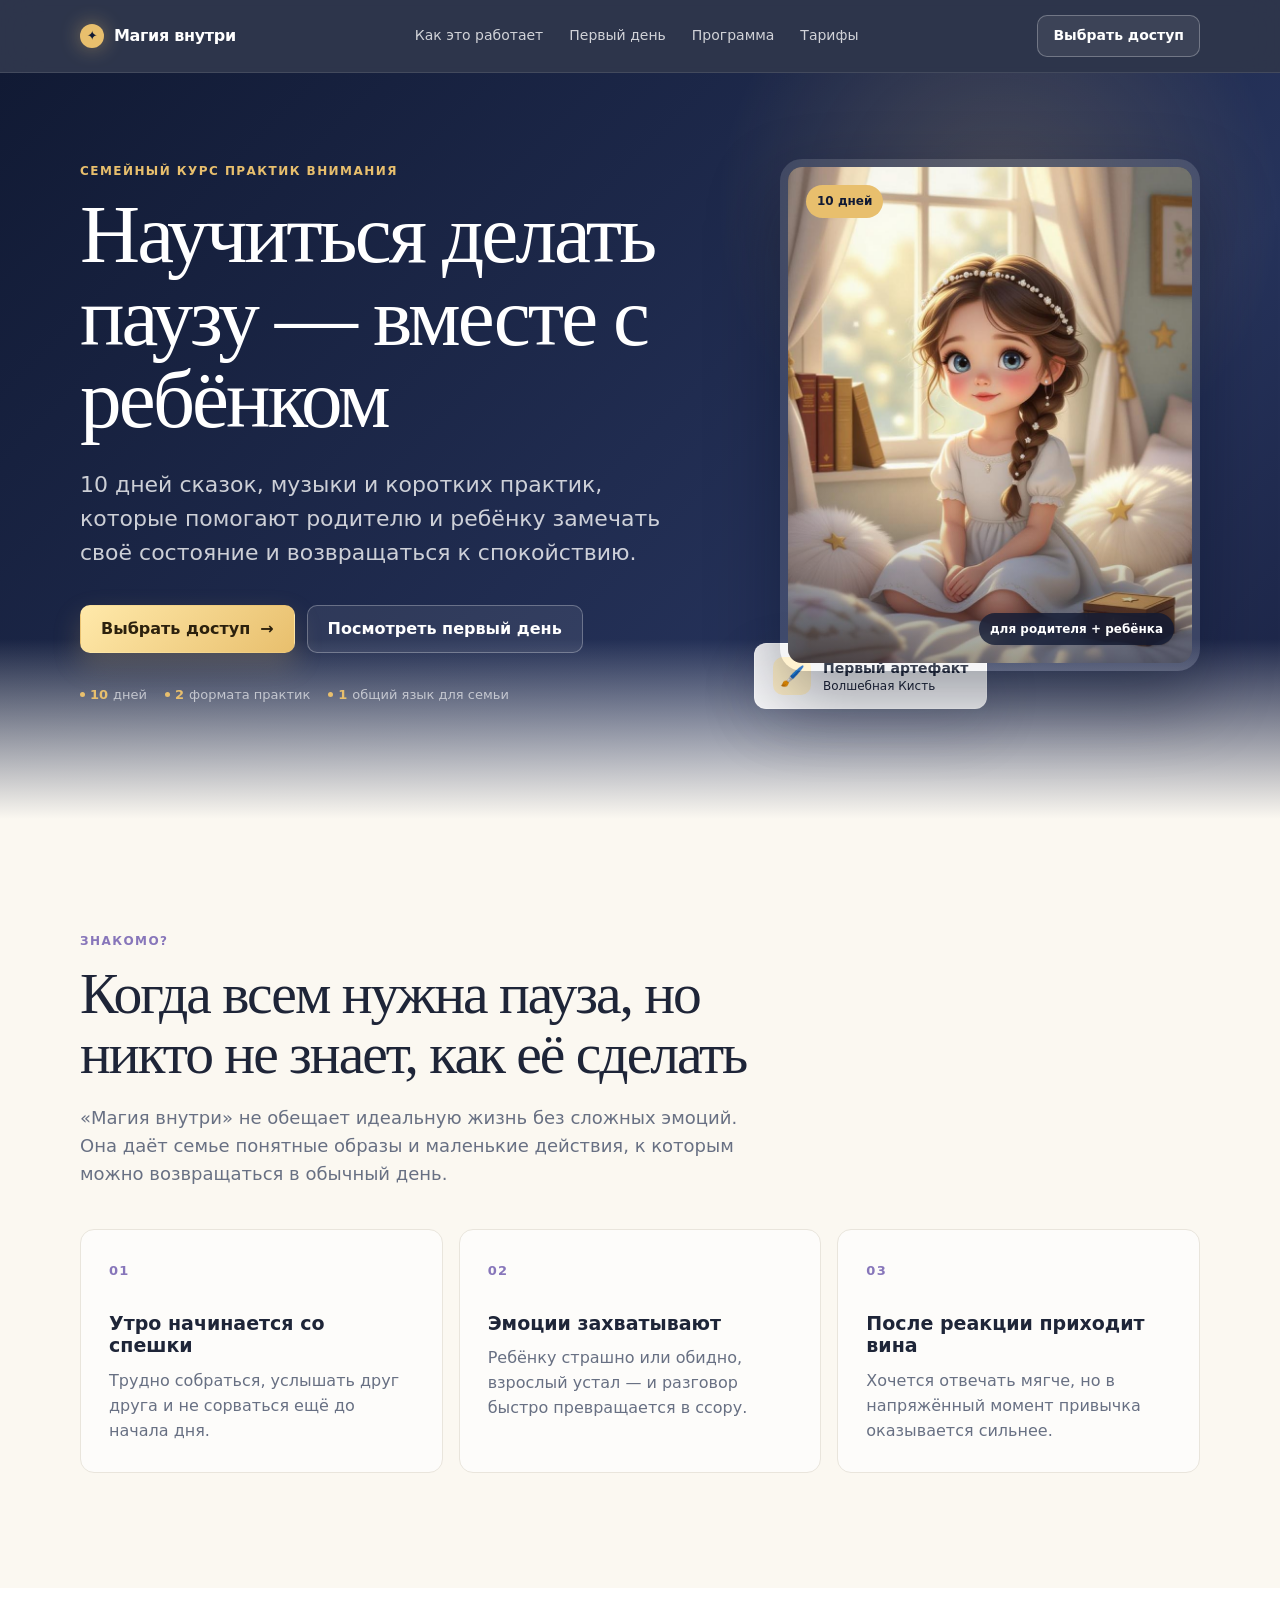
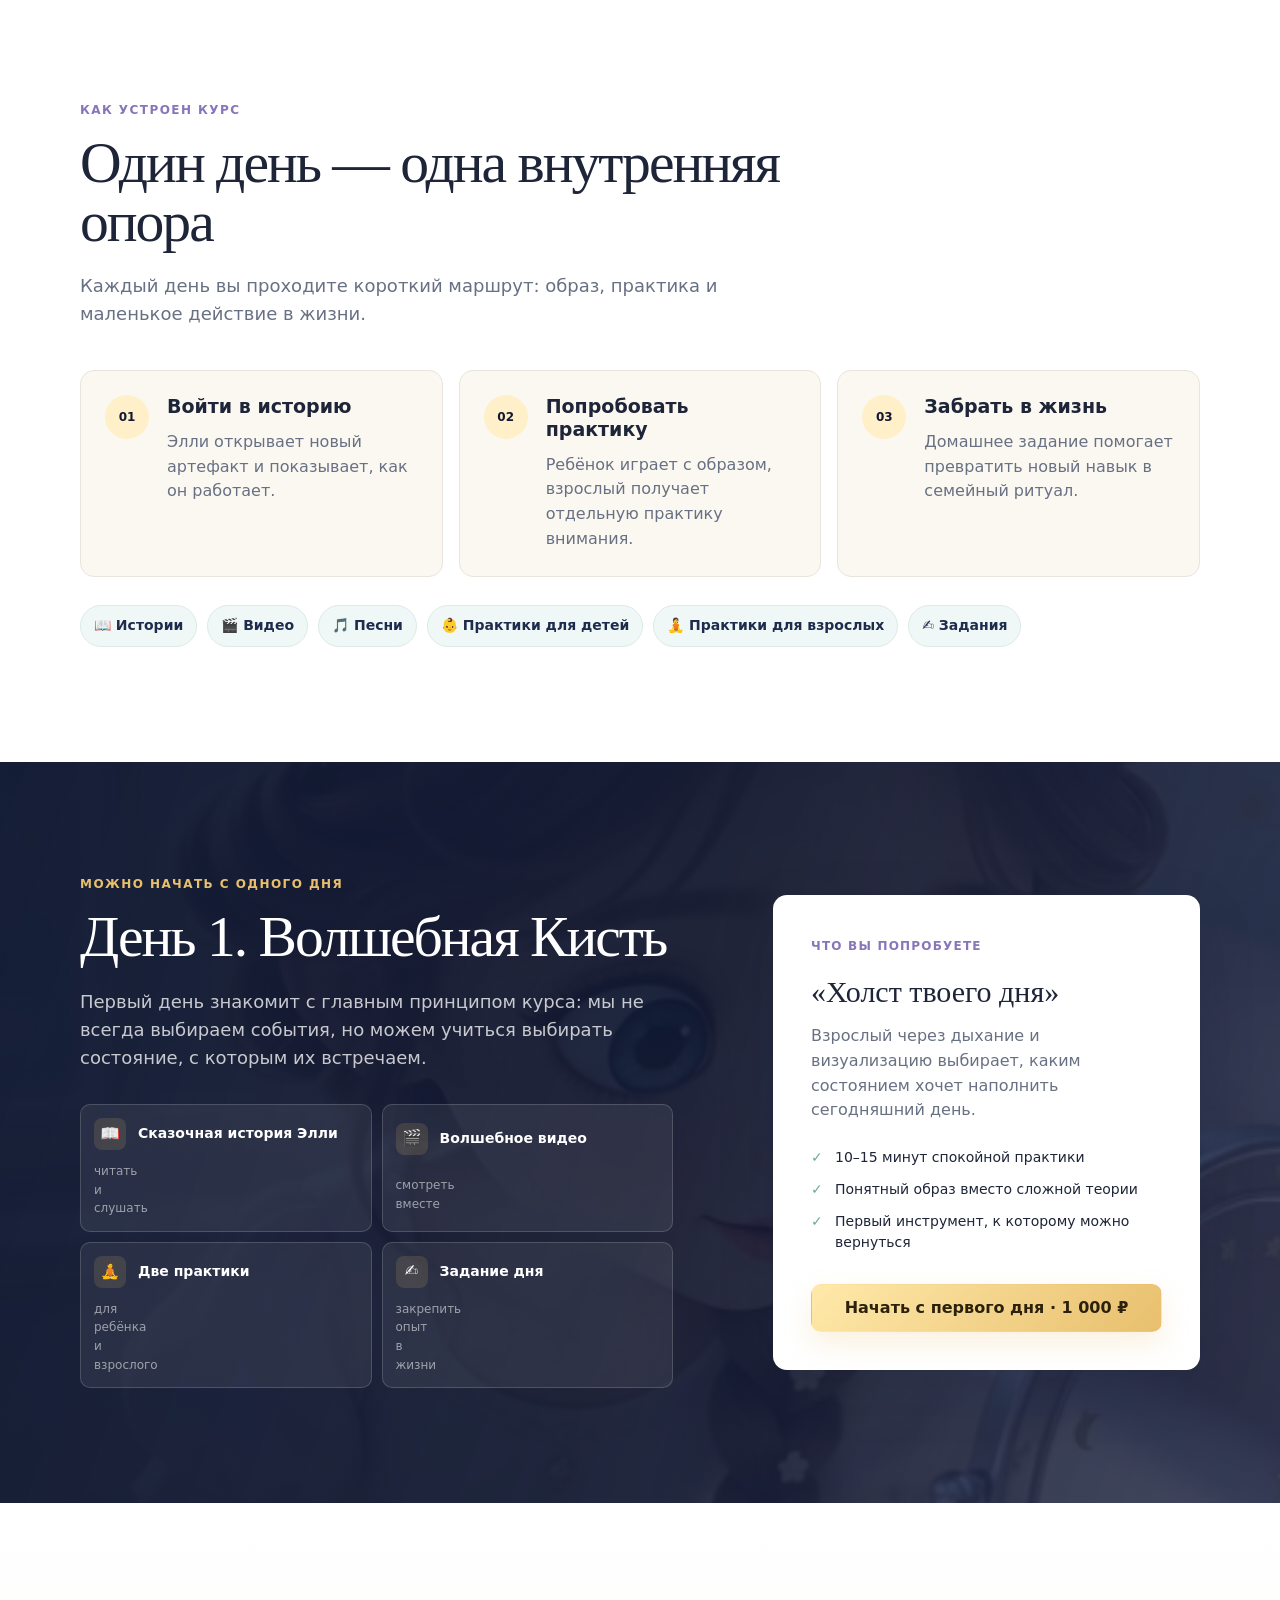
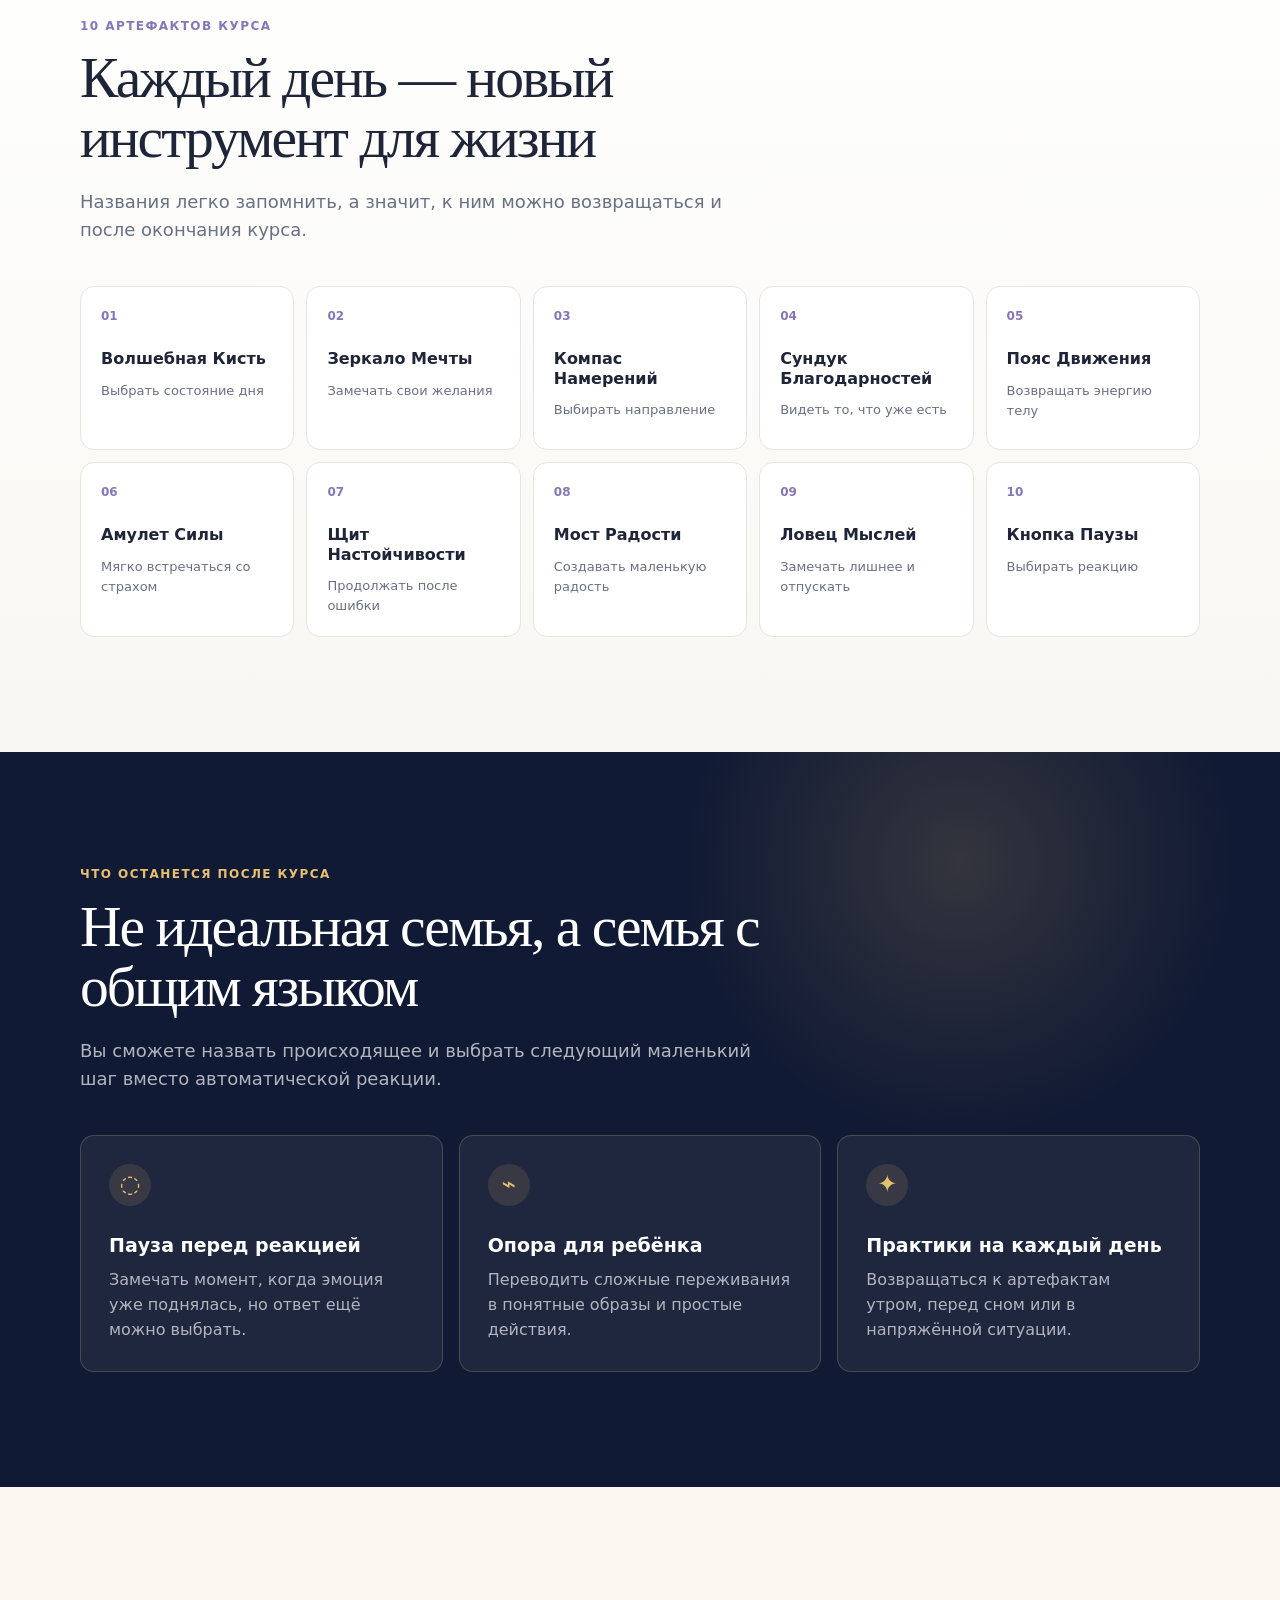
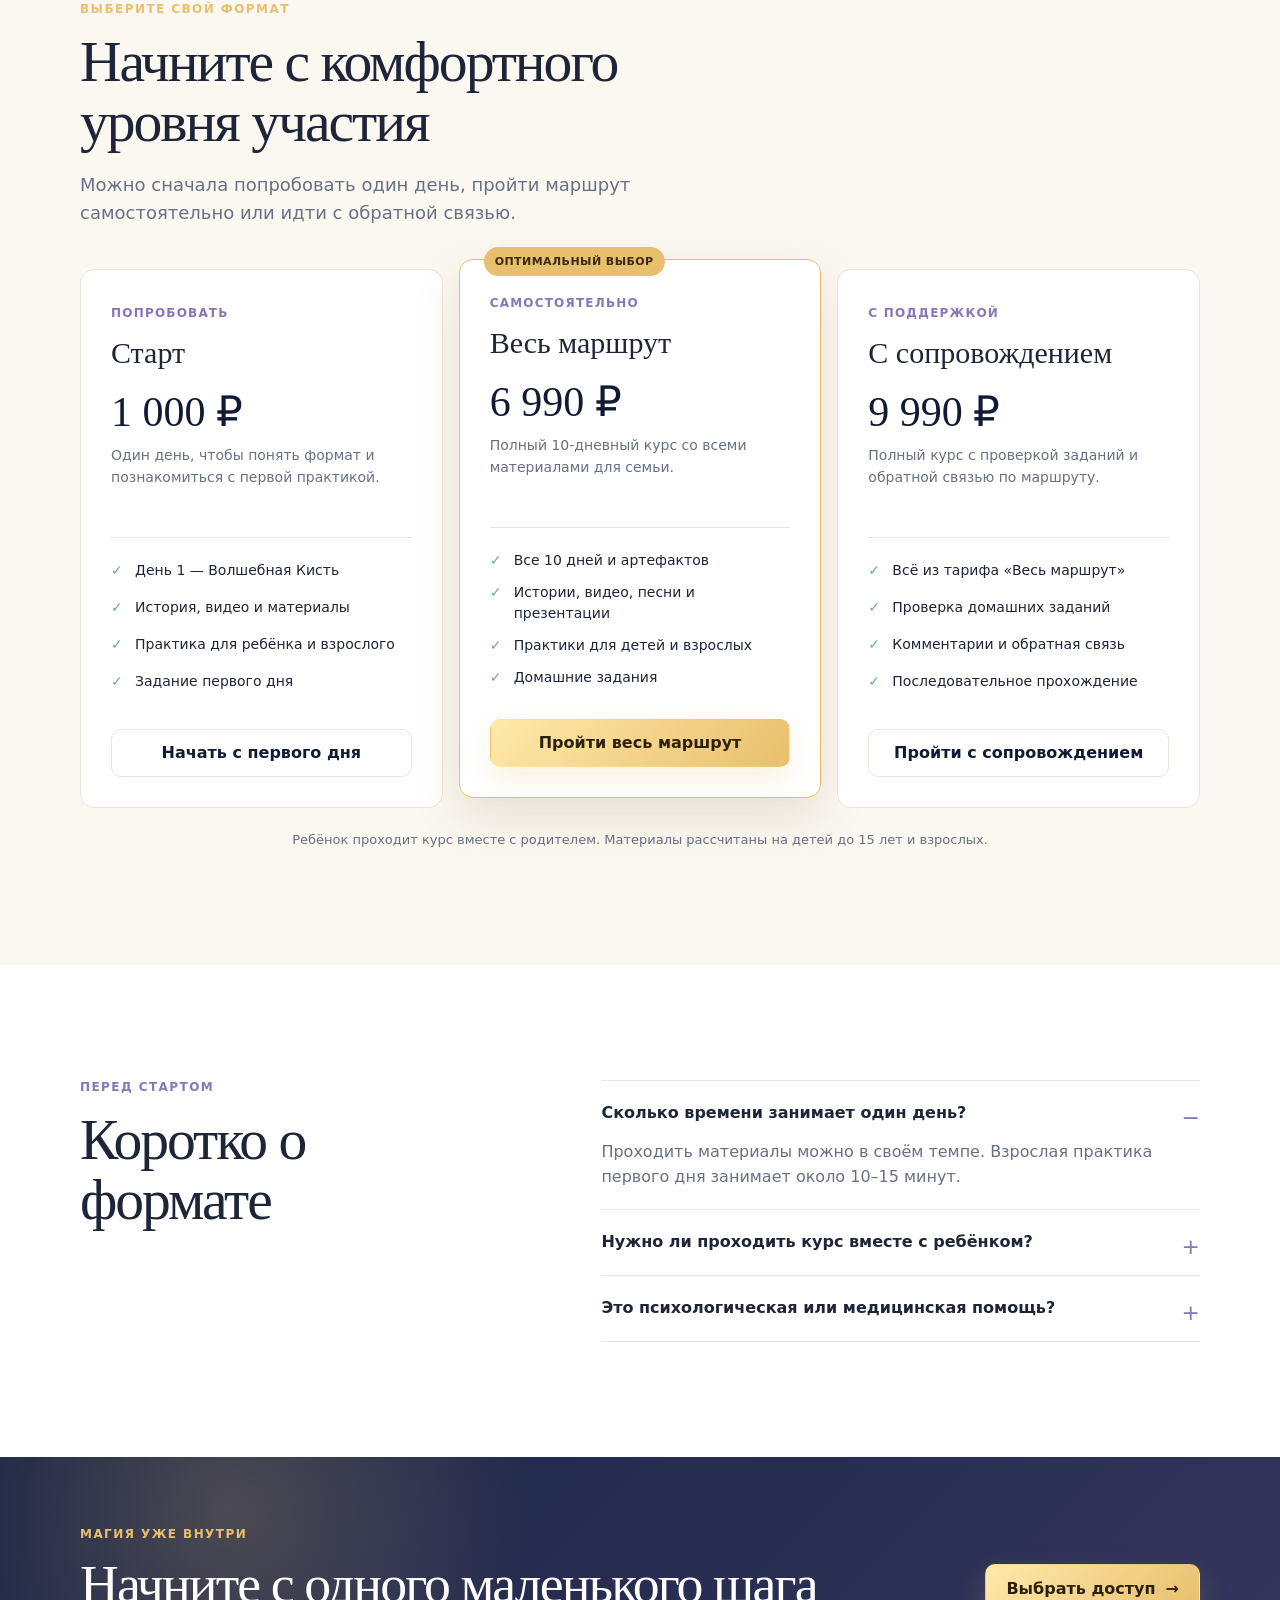
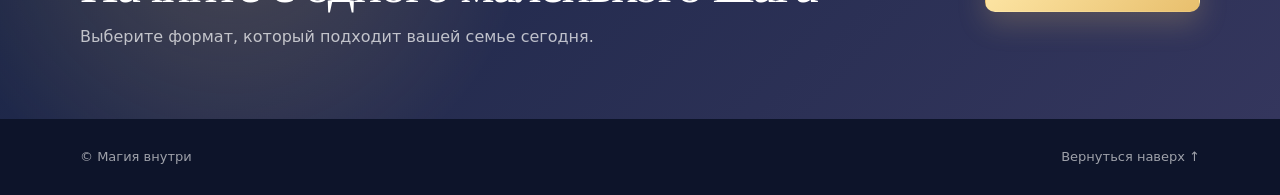
==== commit 3429c52a: "Add files via upload" ====
--- a/lend2.html
+++ b/lend2.html
@@ -3,232 +3,329 @@
   <head>
     <meta charset="utf-8" />
     <meta name="viewport" content="width=device-width, initial-scale=1" />
-    <title>Магия внутри - семейный курс медитаций и артефактов</title>
+    <title>Магия внутри — 10-дневный семейный курс</title>
     <meta
       name="description"
-      content="Семейный курс «Магия внутри»: 10 артефактов, взрослые и детские практики, первый день за 1000 руб. или весь курс за 9990 руб."
+      content="10-дневный семейный курс практик внимания через сказки, музыку и короткие упражнения для родителей и детей."
     />
-    <link rel="stylesheet" href="styles.css" />
+    <link rel="stylesheet" href="styles-lend2.css" />
   </head>
-  <body class="lend2-page">
-    <header class="site-header lend2-header">
-      <a class="brand" href="index.html" aria-label="Магия внутри">
-        <span class="brand-mark"></span>
-        <span>Магия внутри</span>
-      </a>
-      <nav class="nav" aria-label="Навигация">
-        <a href="#for-whom">Для кого</a>
-        <a href="#inside-day">1 день</a>
-        <a href="#program2">Программа</a>
-        <a href="#price2">Стоимость</a>
-      </nav>
-      <a class="header-cta" href="https://neuro-magic.ru/payment.html">Оплатить</a>
+  <body>
+    <header class="site-header">
+      <div class="container header-inner">
+        <a class="brand" href="#top" aria-label="Магия внутри — на главную">
+          <span class="brand-mark" aria-hidden="true">✦</span>
+          <span>Магия внутри</span>
+        </a>
+
+        <nav class="nav" aria-label="Навигация по странице">
+          <a href="#how">Как это работает</a>
+          <a href="#day">Первый день</a>
+          <a href="#program">Программа</a>
+          <a href="#pricing">Тарифы</a>
+        </nav>
+
+        <a class="button button-small button-outline" href="payment.html">Выбрать доступ</a>
+      </div>
     </header>
 
-    <main>
-      <section class="lend2-hero" aria-labelledby="lend2-title">
-        <div class="lend2-hero-copy">
-          <p class="eyebrow">Семейный курс для взрослых и детей</p>
-          <h1 id="lend2-title">10 дней, чтобы вернуть радость, спокойствие и авторство своей жизни</h1>
-          <p>
-            «Магия внутри» - это курс-путешествие, где ребенок проходит сказочный квест с Элли,
-            а взрослый получает глубокие практики, объяснения и внутреннюю опору на каждый день.
-          </p>
-          <div class="hero-actions">
-            <a class="button primary" href="https://neuro-magic.ru/payment.html">Записаться на курс</a>
-            <a class="button secondary" href="#inside-day">Посмотреть первый день</a>
-          </div>
-        </div>
-        <figure class="lend2-hero-image">
-          <img src="assets/course/day1.jpg" alt="Сказочная героиня курса Элли в светлой комнате" />
-        </figure>
-      </section>
-
-      <section id="for-whom" class="lend2-section lend2-problem" aria-labelledby="for-whom-title">
-        <div class="wide-copy">
-          <p class="eyebrow">Кому особенно нужен этот курс</p>
-          <h2 id="for-whom-title">Если вы устали жить на автопилоте и хотите больше тепла дома</h2>
-        </div>
-        <div class="lend2-cards four">
-          <article>
-            <h3>Родителям</h3>
-            <p>Когда ребенок тревожится, спорит, устает, а вы срываетесь и потом чувствуете вину.</p>
-          </article>
-          <article>
-            <h3>Детям</h3>
-            <p>Чтобы через сказку научиться выбирать настроение, успокаиваться и смелее встречать день.</p>
-          </article>
-          <article>
-            <h3>Искателям себя</h3>
-            <p>Если вы многое понимаете умом, но хотите наконец проживать гармонию телом и сердцем.</p>
-          </article>
-          <article>
-            <h3>Помогающим практикам</h3>
-            <p>Чтобы иметь мягкие инструменты саморегуляции для себя, семьи и клиентов.</p>
-          </article>
-        </div>
-      </section>
-
-      <section class="lend2-section lend2-method" aria-labelledby="method-title">
-        <div class="wide-copy">
-          <p class="eyebrow">В чем сила метода</p>
-          <h2 id="method-title">Два уровня одного путешествия: сказка для ребенка и глубина для взрослого</h2>
-          <p>
-            Детский формат легкий, быстрый и увлекательный: история, образ, артефакт, маленькая практика
-            и задание. Взрослый формат серьезнее: медитативное погружение, смысловые объяснения,
-            работа с дыханием, вниманием, телом, выбором реакции и внутренним состоянием.
-          </p>
-        </div>
-        <div class="lend2-cards three">
-          <article>
-            <span>01</span>
-            <h3>Не лекции, а проживание</h3>
-            <p>Каждый день открывает один артефакт, который можно применять утром, вечером и в сложных ситуациях.</p>
-          </article>
-          <article>
-            <span>02</span>
-            <h3>Древняя практика внимания</h3>
-            <p>Курс переводит мудрость медитативных традиций на понятный язык современной семьи.</p>
-          </article>
-          <article>
-            <span>03</span>
-            <h3>Эмоциональное состояние</h3>
-            <p>Фокус не только на делах, а на гармонии, счастье, радости, восторге и внутреннем свете.</p>
-          </article>
-        </div>
-      </section>
-
-      <section id="inside-day" class="lend2-section day-preview" aria-labelledby="day-title">
-        <div class="day-preview-copy">
-          <p class="eyebrow">Внутрянка первого дня</p>
-          <h2 id="day-title">День 1. Волшебная Кисть</h2>
-          <p>
-            Первый день помогает почувствовать главный принцип курса: вы не всегда можете
-            контролировать события, но можете выбирать, каким состоянием встречаете день.
-          </p>
-          <div class="day-content-list" aria-label="Что входит в первый день">
+    <main id="top">
+      <section class="hero">
+        <div class="container hero-grid">
+          <div class="hero-copy">
+            <p class="eyebrow">Семейный курс практик внимания</p>
+            <h1>Научиться делать паузу — вместе с ребёнком</h1>
+            <p class="hero-lead">
+              10 дней сказок, музыки и коротких практик, которые помогают родителю и ребёнку
+              замечать своё состояние и возвращаться к спокойствию.
+            </p>
+            <div class="hero-actions">
+              <a class="button button-primary" href="#pricing">Выбрать доступ <span aria-hidden="true">→</span></a>
+              <a class="button button-ghost" href="#day">Посмотреть первый день</a>
+            </div>
+            <div class="hero-facts" aria-label="Коротко о курсе">
+              <span><strong>10</strong> дней</span>
+              <span><strong>2</strong> формата практик</span>
+              <span><strong>1</strong> общий язык для семьи</span>
+            </div>
+          </div>
+
+          <div class="hero-visual">
+            <div class="hero-image-wrap">
+              <img src="assets/course/day1.jpg" alt="Элли — героиня сказочного курса" />
+              <span class="image-badge image-badge-top">10 дней</span>
+              <span class="image-badge image-badge-bottom">для родителя + ребёнка</span>
+            </div>
+            <div class="hero-note">
+              <span class="note-icon" aria-hidden="true">🖌️</span>
+              <span><strong>Первый артефакт</strong><br />Волшебная Кисть</span>
+            </div>
+          </div>
+        </div>
+      </section>
+
+      <section class="section problem-section" aria-labelledby="problem-title">
+        <div class="container">
+          <div class="section-heading narrow">
+            <p class="eyebrow eyebrow-dark">Знакомо?</p>
+            <h2 id="problem-title">Когда всем нужна пауза, но никто не знает, как её сделать</h2>
+            <p>
+              «Магия внутри» не обещает идеальную жизнь без сложных эмоций. Она даёт семье
+              понятные образы и маленькие действия, к которым можно возвращаться в обычный день.
+            </p>
+          </div>
+
+          <div class="three-cards problem-cards">
+            <article class="soft-card">
+              <span class="card-number">01</span>
+              <h3>Утро начинается со спешки</h3>
+              <p>Трудно собраться, услышать друг друга и не сорваться ещё до начала дня.</p>
+            </article>
+            <article class="soft-card">
+              <span class="card-number">02</span>
+              <h3>Эмоции захватывают</h3>
+              <p>Ребёнку страшно или обидно, взрослый устал — и разговор быстро превращается в ссору.</p>
+            </article>
+            <article class="soft-card">
+              <span class="card-number">03</span>
+              <h3>После реакции приходит вина</h3>
+              <p>Хочется отвечать мягче, но в напряжённый момент привычка оказывается сильнее.</p>
+            </article>
+          </div>
+        </div>
+      </section>
+
+      <section id="how" class="section how-section" aria-labelledby="how-title">
+        <div class="container">
+          <div class="section-heading">
+            <p class="eyebrow eyebrow-dark">Как устроен курс</p>
+            <h2 id="how-title">Один день — одна внутренняя опора</h2>
+            <p>Каждый день вы проходите короткий маршрут: образ, практика и маленькое действие в жизни.</p>
+          </div>
+
+          <div class="steps">
+            <article class="step">
+              <div class="step-icon">01</div>
+              <div>
+                <h3>Войти в историю</h3>
+                <p>Элли открывает новый артефакт и показывает, как он работает.</p>
+              </div>
+            </article>
+            <article class="step">
+              <div class="step-icon">02</div>
+              <div>
+                <h3>Попробовать практику</h3>
+                <p>Ребёнок играет с образом, взрослый получает отдельную практику внимания.</p>
+              </div>
+            </article>
+            <article class="step">
+              <div class="step-icon">03</div>
+              <div>
+                <h3>Забрать в жизнь</h3>
+                <p>Домашнее задание помогает превратить новый навык в семейный ритуал.</p>
+              </div>
+            </article>
+          </div>
+
+          <div class="format-row" aria-label="Форматы внутри курса">
+            <span>📖 Истории</span>
+            <span>🎬 Видео</span>
+            <span>🎵 Песни</span>
+            <span>👶 Практики для детей</span>
+            <span>🧘 Практики для взрослых</span>
+            <span>✍️ Задания</span>
+          </div>
+        </div>
+      </section>
+
+      <section id="day" class="section day-section" aria-labelledby="day-title">
+        <div class="container day-grid">
+          <div class="day-copy">
+            <p class="eyebrow">Можно начать с одного дня</p>
+            <h2 id="day-title">День 1. Волшебная Кисть</h2>
+            <p class="lead">
+              Первый день знакомит с главным принципом курса: мы не всегда выбираем события,
+              но можем учиться выбирать состояние, с которым их встречаем.
+            </p>
+
+            <div class="day-list">
+              <div><span>📖</span><strong>Сказочная история Элли</strong><small>читать и слушать</small></div>
+              <div><span>🎬</span><strong>Волшебное видео</strong><small>смотреть вместе</small></div>
+              <div><span>🧘</span><strong>Две практики</strong><small>для ребёнка и взрослого</small></div>
+              <div><span>✍️</span><strong>Задание дня</strong><small>закрепить опыт в жизни</small></div>
+            </div>
+          </div>
+
+          <aside class="preview-card">
+            <span class="preview-label">Что вы попробуете</span>
+            <h3>«Холст твоего дня»</h3>
+            <p>
+              Взрослый через дыхание и визуализацию выбирает, каким состоянием хочет наполнить
+              сегодняшний день.
+            </p>
+            <ul class="check-list">
+              <li>10–15 минут спокойной практики</li>
+              <li>Понятный образ вместо сложной теории</li>
+              <li>Первый инструмент, к которому можно вернуться</li>
+            </ul>
+            <a class="button button-primary button-wide" href="payment.html#day1">Начать с первого дня · 1 000 ₽</a>
+          </aside>
+        </div>
+      </section>
+
+      <section id="program" class="section program-section" aria-labelledby="program-title">
+        <div class="container">
+          <div class="section-heading">
+            <p class="eyebrow eyebrow-dark">10 артефактов курса</p>
+            <h2 id="program-title">Каждый день — новый инструмент для жизни</h2>
+            <p>Названия легко запомнить, а значит, к ним можно возвращаться и после окончания курса.</p>
+          </div>
+
+          <div class="program-grid">
+            <article><span>01</span><h3>Волшебная Кисть</h3><p>Выбрать состояние дня</p></article>
+            <article><span>02</span><h3>Зеркало Мечты</h3><p>Замечать свои желания</p></article>
+            <article><span>03</span><h3>Компас Намерений</h3><p>Выбирать направление</p></article>
+            <article><span>04</span><h3>Сундук Благодарностей</h3><p>Видеть то, что уже есть</p></article>
+            <article><span>05</span><h3>Пояс Движения</h3><p>Возвращать энергию телу</p></article>
+            <article><span>06</span><h3>Амулет Силы</h3><p>Мягко встречаться со страхом</p></article>
+            <article><span>07</span><h3>Щит Настойчивости</h3><p>Продолжать после ошибки</p></article>
+            <article><span>08</span><h3>Мост Радости</h3><p>Создавать маленькую радость</p></article>
+            <article><span>09</span><h3>Ловец Мыслей</h3><p>Замечать лишнее и отпускать</p></article>
+            <article><span>10</span><h3>Кнопка Паузы</h3><p>Выбирать реакцию</p></article>
+          </div>
+        </div>
+      </section>
+
+      <section class="section results-section" aria-labelledby="results-title">
+        <div class="container">
+          <div class="section-heading light-heading">
+            <p class="eyebrow">Что останется после курса</p>
+            <h2 id="results-title">Не идеальная семья, а семья с общим языком</h2>
+            <p>Вы сможете назвать происходящее и выбрать следующий маленький шаг вместо автоматической реакции.</p>
+          </div>
+
+          <div class="three-cards result-cards">
             <article>
-              <span class="day-icon">📖</span>
-              <div>
-                <h3>Сказочная история</h3>
-                <p>Читать и слушать</p>
-              </div>
+              <span class="result-icon">◌</span>
+              <h3>Пауза перед реакцией</h3>
+              <p>Замечать момент, когда эмоция уже поднялась, но ответ ещё можно выбрать.</p>
             </article>
             <article>
-              <span class="day-icon">🎬</span>
-              <div>
-                <h3>Смотреть видео</h3>
-                <p>Волшебный мультфильм</p>
-              </div>
+              <span class="result-icon">⌁</span>
+              <h3>Опора для ребёнка</h3>
+              <p>Переводить сложные переживания в понятные образы и простые действия.</p>
             </article>
             <article>
-              <span class="day-icon">🖼️</span>
-              <div>
-                <h3>Презентация</h3>
-                <p>Материалы урока</p>
-              </div>
-            </article>
-            <article>
-              <span class="day-icon">🎵</span>
-              <div>
-                <h3>Песенка дня</h3>
-                <p>Танцуй и пой</p>
-              </div>
-            </article>
-            <article>
-              <span class="day-icon">👶</span>
-              <div>
-                <h3>Практика для детей</h3>
-                <p>до 15 лет</p>
-              </div>
-            </article>
-            <article>
-              <span class="day-icon">🧘</span>
-              <div>
-                <h3>Взрослая практика</h3>
-                <p>Осознанность для тебя</p>
-              </div>
-            </article>
-            <article>
-              <span class="day-icon">✍️</span>
-              <div>
-                <h3>Домашнее задание</h3>
-                <p>Отправить на проверку</p>
-              </div>
-            </article>
-          </div>
-        </div>
-        <div class="day-preview-panel">
-          <h3>Что человек получает уже в тест-драйве</h3>
-          <p>
-            Понимание подачи курса, первый артефакт, практику выбора состояния и ощущение,
-            подходит ли вам этот формат. Можно пройти только первый день за 1000 руб.,
-            а если понравится - купить весь курс или дальше брать дни отдельно по 1000 руб.
-          </p>
-          <a class="button primary" href="https://neuro-magic.ru/payment.html#day1">Пройти первый день за 1000 руб.</a>
-        </div>
-      </section>
-
-      <section id="program2" class="lend2-section program2" aria-labelledby="program2-title">
-        <div class="wide-copy">
-          <p class="eyebrow">10 артефактов курса</p>
-          <h2 id="program2-title">Каждый день - новый инструмент для жизни</h2>
-        </div>
-        <div class="artifact-strip">
-          <span>Волшебная Кисть</span>
-          <span>Зеркало Мечты</span>
-          <span>Компас Намерений</span>
-          <span>Сундук Благодарностей</span>
-          <span>Амулет Силы</span>
-          <span>Волшебный Пояс</span>
-          <span>Щит Настойчивости</span>
-          <span>Мост Радости</span>
-          <span>Ловец Мыслей</span>
-          <span>Кнопка Паузы</span>
-        </div>
-      </section>
-
-      <section class="lend2-section results2" aria-labelledby="results2-title">
-        <div class="wide-copy">
-          <p class="eyebrow">После прохождения</p>
-          <h2 id="results2-title">Что меняется в семье и внутри вас</h2>
-        </div>
-        <div class="lend2-cards three">
-          <article>
-            <h3>Больше гармонии дома</h3>
-            <p>Появляется общий язык: пауза, благодарность, намерение, движение, радость.</p>
-          </article>
-          <article>
-            <h3>Ребенку легче справляться</h3>
-            <p>Сложные эмоции получают сказочные образы и простые действия, которые ребенок запоминает.</p>
-          </article>
-          <article>
-            <h3>Взрослый возвращает ресурс</h3>
-            <p>Вы перестаете только реагировать и начинаете выбирать состояние, из которого живете день.</p>
-          </article>
-        </div>
-      </section>
-
-      <section id="price2" class="lend2-section price2" aria-labelledby="price2-title">
-        <div class="price2-card">
-          <p class="eyebrow">Выберите формат входа</p>
-          <h2 id="price2-title">Можно сразу пройти весь курс или начать с первого дня</h2>
-          <div class="price2-options">
-            <article>
-              <h3>Весь курс</h3>
-              <p class="price2-value">9 990 руб.</p>
-              <p>Полное 10-дневное путешествие: взрослые практики, детские медитации, сказки, задания и все артефакты.</p>
-              <a class="button primary" href="https://neuro-magic.ru/payment.html#full">Оплатить курс</a>
-            </article>
-            <article>
-              <h3>Тест-драйв: 1 день</h3>
-              <p class="price2-value">1 000 руб.</p>
-              <p>Познакомьтесь с подачей курса на первом дне. Если понравится, можно покупать следующие дни отдельно по 1000 руб.</p>
-              <a class="button secondary" href="https://neuro-magic.ru/payment.html#day1">Оплатить 1 день</a>
-            </article>
-          </div>
+              <span class="result-icon">✦</span>
+              <h3>Практики на каждый день</h3>
+              <p>Возвращаться к артефактам утром, перед сном или в напряжённой ситуации.</p>
+            </article>
+          </div>
+        </div>
+      </section>
+
+      <section id="pricing" class="section pricing-section" aria-labelledby="pricing-title">
+        <div class="container">
+          <div class="section-heading pricing-heading">
+            <p class="eyebrow">Выберите свой формат</p>
+            <h2 id="pricing-title">Начните с комфортного уровня участия</h2>
+            <p>Можно сначала попробовать один день, пройти маршрут самостоятельно или идти с обратной связью.</p>
+          </div>
+
+          <div class="pricing-grid">
+            <article class="price-card">
+              <div class="price-card-top">
+                <span class="price-kicker">Попробовать</span>
+                <h3>Старт</h3>
+                <p class="price">1 000 ₽</p>
+                <p class="price-description">Один день, чтобы понять формат и познакомиться с первой практикой.</p>
+              </div>
+              <ul class="feature-list">
+                <li>День 1 — Волшебная Кисть</li>
+                <li>История, видео и материалы</li>
+                <li>Практика для ребёнка и взрослого</li>
+                <li>Задание первого дня</li>
+              </ul>
+              <a class="button button-secondary button-wide" href="payment.html#day1">Начать с первого дня</a>
+            </article>
+
+            <article class="price-card price-card-featured">
+              <span class="popular-badge">Оптимальный выбор</span>
+              <div class="price-card-top">
+                <span class="price-kicker">Самостоятельно</span>
+                <h3>Весь маршрут</h3>
+                <p class="price">6 990 ₽</p>
+                <p class="price-description">Полный 10-дневный курс со всеми материалами для семьи.</p>
+              </div>
+              <ul class="feature-list">
+                <li>Все 10 дней и артефактов</li>
+                <li>Истории, видео, песни и презентации</li>
+                <li>Практики для детей и взрослых</li>
+                <li>Домашние задания</li>
+              </ul>
+              <a class="button button-primary button-wide" href="payment.html#full">Пройти весь маршрут</a>
+            </article>
+
+            <article class="price-card">
+              <div class="price-card-top">
+                <span class="price-kicker">С поддержкой</span>
+                <h3>С сопровождением</h3>
+                <p class="price">9 990 ₽</p>
+                <p class="price-description">Полный курс с проверкой заданий и обратной связью по маршруту.</p>
+              </div>
+              <ul class="feature-list">
+                <li>Всё из тарифа «Весь маршрут»</li>
+                <li>Проверка домашних заданий</li>
+                <li>Комментарии и обратная связь</li>
+                <li>Последовательное прохождение</li>
+              </ul>
+              <a class="button button-secondary button-wide" href="payment.html#support">Пройти с сопровождением</a>
+            </article>
+          </div>
+          <p class="pricing-note">Ребёнок проходит курс вместе с родителем. Материалы рассчитаны на детей до 15 лет и взрослых.</p>
+        </div>
+      </section>
+
+      <section class="section faq-section" aria-labelledby="faq-title">
+        <div class="container faq-grid">
+          <div class="section-heading narrow">
+            <p class="eyebrow eyebrow-dark">Перед стартом</p>
+            <h2 id="faq-title">Коротко о формате</h2>
+          </div>
+          <div class="faq-list">
+            <details open>
+              <summary>Сколько времени занимает один день?</summary>
+              <p>Проходить материалы можно в своём темпе. Взрослая практика первого дня занимает около 10–15 минут.</p>
+            </details>
+            <details>
+              <summary>Нужно ли проходить курс вместе с ребёнком?</summary>
+              <p>Не обязательно. Ребёнок и взрослый получают свои форматы практик, но общий маршрут помогает сделать занятия семейным ритуалом.</p>
+            </details>
+            <details>
+              <summary>Это психологическая или медицинская помощь?</summary>
+              <p>Нет. Это образовательный курс практик внимания и саморегуляции, а не замена профессиональной медицинской или психологической помощи.</p>
+            </details>
+          </div>
+        </div>
+      </section>
+
+      <section class="final-cta" aria-labelledby="final-title">
+        <div class="container final-cta-inner">
+          <div>
+            <p class="eyebrow">Магия уже внутри</p>
+            <h2 id="final-title">Начните с одного маленького шага</h2>
+            <p>Выберите формат, который подходит вашей семье сегодня.</p>
+          </div>
+          <a class="button button-primary" href="#pricing">Выбрать доступ <span aria-hidden="true">→</span></a>
         </div>
       </section>
     </main>
+
+    <footer class="site-footer">
+      <div class="container footer-inner">
+        <span>© Магия внутри</span>
+        <a href="#top">Вернуться наверх ↑</a>
+      </div>
+    </footer>
   </body>
-</html>
+</html>
--- a/styles-lend2.css
+++ b/styles-lend2.css
@@ -0,0 +1,265 @@
+:root {
+  --ink: #1e2538;
+  --muted: #687083;
+  --navy: #111a34;
+  --navy-soft: #1e2b4d;
+  --cream: #fbf8f1;
+  --paper: #ffffff;
+  --line: #e9e5dc;
+  --gold: #e8bf6d;
+  --gold-soft: #fff0c9;
+  --lilac: #8776ba;
+  --teal: #68aaa1;
+  --shadow: 0 20px 60px rgba(20, 27, 51, 0.12);
+  --radius: 14px;
+}
+
+* { box-sizing: border-box; }
+html { scroll-behavior: smooth; }
+body {
+  margin: 0;
+  color: var(--ink);
+  background: var(--cream);
+  font-family: Inter, ui-sans-serif, system-ui, -apple-system, BlinkMacSystemFont, "Segoe UI", sans-serif;
+  font-size: 16px;
+  line-height: 1.55;
+  overflow-x: hidden;
+}
+img { display: block; max-width: 100%; }
+a { color: inherit; text-decoration: none; }
+a:focus-visible, summary:focus-visible { outline: 3px solid rgba(104, 170, 161, .65); outline-offset: 4px; }
+
+.container { width: min(1120px, calc(100% - 48px)); margin: 0 auto; }
+
+.site-header {
+  position: sticky;
+  top: 0;
+  z-index: 10;
+  color: white;
+  background: rgba(17, 26, 52, .88);
+  border-bottom: 1px solid rgba(255, 255, 255, .1);
+  backdrop-filter: blur(18px);
+}
+.header-inner {
+  min-height: 72px;
+  display: flex;
+  align-items: center;
+  justify-content: space-between;
+  gap: 28px;
+}
+.brand { display: inline-flex; align-items: center; gap: 10px; font-weight: 800; letter-spacing: -.02em; white-space: nowrap; }
+.brand-mark {
+  display: grid;
+  place-items: center;
+  width: 24px;
+  height: 24px;
+  color: var(--navy);
+  font-size: 13px;
+  border-radius: 50%;
+  background: var(--gold);
+  box-shadow: 0 0 20px rgba(232, 191, 109, .45);
+}
+.nav { display: flex; align-items: center; gap: 26px; color: rgba(255, 255, 255, .78); font-size: 14px; }
+.nav a { transition: color 180ms ease; }
+.nav a:hover { color: white; }
+
+.button {
+  min-height: 48px;
+  display: inline-flex;
+  align-items: center;
+  justify-content: center;
+  gap: 10px;
+  padding: 13px 20px;
+  border: 1px solid transparent;
+  border-radius: 10px;
+  font-weight: 800;
+  line-height: 1.1;
+  transition: transform 180ms ease, box-shadow 180ms ease, background 180ms ease, border-color 180ms ease;
+}
+.button:hover { transform: translateY(-2px); }
+.button-small { min-height: 42px; padding: 10px 15px; font-size: 14px; }
+.button-wide { width: 100%; }
+.button-primary { color: #2c210d; background: linear-gradient(135deg, #ffe9aa, var(--gold)); box-shadow: 0 12px 28px rgba(232, 191, 109, .22); }
+.button-primary:hover { box-shadow: 0 16px 34px rgba(232, 191, 109, .32); }
+.button-secondary { color: var(--navy); background: white; border-color: var(--line); }
+.button-secondary:hover { border-color: var(--gold); }
+.button-outline { color: white; border-color: rgba(255, 255, 255, .28); background: rgba(255, 255, 255, .07); }
+.button-ghost { color: white; border-color: rgba(255, 255, 255, .28); background: rgba(255, 255, 255, .08); }
+
+.eyebrow {
+  margin: 0 0 14px;
+  color: var(--gold);
+  font-size: 12px;
+  font-weight: 900;
+  letter-spacing: .12em;
+  line-height: 1.3;
+  text-transform: uppercase;
+}
+.eyebrow-dark { color: var(--lilac); }
+h1, h2, h3, p { overflow-wrap: anywhere; }
+h1, h2 { margin: 0; font-family: Georgia, "Times New Roman", serif; font-weight: 500; letter-spacing: -.035em; }
+h1 { max-width: 720px; color: white; font-size: clamp(48px, 6.5vw, 86px); line-height: .99; }
+h2 { max-width: 780px; color: var(--ink); font-size: clamp(36px, 4.5vw, 62px); line-height: 1.04; }
+h3 { margin: 0; font-size: 19px; line-height: 1.2; }
+p { margin: 0; }
+
+.hero {
+  position: relative;
+  color: white;
+  overflow: hidden;
+  background: radial-gradient(circle at 78% 18%, rgba(232, 191, 109, .2), transparent 24%), linear-gradient(135deg, var(--navy), #26335b 70%, #1b2344);
+}
+.hero::after {
+  position: absolute;
+  inset: auto 0 0;
+  height: 180px;
+  content: "";
+  background: linear-gradient(transparent, var(--cream));
+  pointer-events: none;
+}
+.hero-grid {
+  min-height: 700px;
+  display: grid;
+  grid-template-columns: minmax(0, 1.05fr) minmax(360px, .75fr);
+  align-items: center;
+  gap: clamp(48px, 8vw, 110px);
+  padding-top: 86px;
+  padding-bottom: 110px;
+}
+.hero-copy, .hero-visual { position: relative; z-index: 1; }
+.hero-lead { max-width: 620px; margin-top: 28px; color: rgba(255, 255, 255, .78); font-size: clamp(18px, 2vw, 22px); }
+.hero-actions { display: flex; flex-wrap: wrap; gap: 12px; margin-top: 34px; }
+.hero-facts { display: flex; flex-wrap: wrap; gap: 10px 18px; margin-top: 32px; color: rgba(255, 255, 255, .62); font-size: 13px; }
+.hero-facts span { display: inline-flex; align-items: center; gap: 5px; }
+.hero-facts span::before { width: 5px; height: 5px; content: ""; border-radius: 50%; background: var(--gold); }
+.hero-facts strong { color: var(--gold); }
+.hero-visual { max-width: 420px; justify-self: end; }
+.hero-image-wrap { position: relative; overflow: hidden; aspect-ratio: .82; border: 8px solid rgba(255, 255, 255, .12); border-radius: 22px; box-shadow: 0 30px 70px rgba(4, 8, 24, .36); }
+.hero-image-wrap::after { position: absolute; inset: 0; content: ""; background: linear-gradient(180deg, transparent 65%, rgba(10, 16, 37, .4)); pointer-events: none; }
+.hero-image-wrap img { width: 100%; height: 100%; object-fit: cover; }
+.image-badge { position: absolute; z-index: 1; display: inline-flex; align-items: center; min-height: 32px; padding: 7px 11px; color: var(--navy); border-radius: 999px; background: var(--gold); font-size: 12px; font-weight: 900; }
+.image-badge-top { top: 18px; left: 18px; }
+.image-badge-bottom { right: 18px; bottom: 18px; color: white; background: rgba(17, 26, 52, .78); backdrop-filter: blur(8px); }
+.hero-note { display: flex; align-items: center; gap: 12px; width: max-content; max-width: calc(100% - 32px); margin: -28px 0 0 -26px; padding: 13px 18px; color: var(--ink); border: 1px solid rgba(255, 255, 255, .7); border-radius: 12px; background: rgba(255, 255, 255, .94); box-shadow: var(--shadow); }
+.note-icon { display: grid; place-items: center; width: 38px; height: 38px; border-radius: 10px; background: var(--gold-soft); font-size: 20px; }
+.hero-note strong { font-size: 14px; }
+.hero-note span:last-child { font-size: 12px; line-height: 1.35; }
+
+.section { padding: clamp(72px, 9vw, 120px) 0; }
+.section-heading { max-width: 780px; margin-bottom: 42px; }
+.section-heading.narrow { max-width: 720px; }
+.section-heading > p:last-child { max-width: 680px; margin-top: 20px; color: var(--muted); font-size: 18px; }
+.three-cards { display: grid; grid-template-columns: repeat(3, 1fr); gap: 16px; }
+.soft-card { min-height: 220px; padding: 28px; border: 1px solid var(--line); border-radius: var(--radius); background: rgba(255, 255, 255, .64); }
+.soft-card p, .step p, .program-grid p, .result-cards p, .price-description { margin-top: 12px; color: var(--muted); }
+.card-number { display: inline-block; margin-bottom: 30px; color: var(--lilac); font-size: 13px; font-weight: 900; letter-spacing: .1em; }
+.problem-section { background: var(--cream); }
+.how-section, .program-section, .faq-section { background: white; }
+
+.steps { display: grid; grid-template-columns: repeat(3, 1fr); gap: 16px; }
+.step { display: flex; gap: 18px; min-height: 170px; padding: 24px; border: 1px solid var(--line); border-radius: var(--radius); background: var(--cream); }
+.step-icon { flex: 0 0 auto; display: grid; place-items: center; width: 44px; height: 44px; color: var(--navy); border-radius: 50%; background: var(--gold-soft); font-size: 12px; font-weight: 900; }
+.format-row { display: flex; flex-wrap: wrap; gap: 10px; margin-top: 28px; }
+.format-row span { padding: 9px 13px; color: var(--navy-soft); border: 1px solid #dcebe8; border-radius: 999px; background: #eff8f6; font-size: 14px; font-weight: 700; }
+
+.day-section {
+  color: white;
+  background: linear-gradient(110deg, rgba(17, 26, 52, .98) 0%, rgba(17, 26, 52, .92) 52%, rgba(31, 43, 77, .82)), url("assets/course/day2.jpg") center / cover;
+}
+.day-grid { display: grid; grid-template-columns: minmax(0, 1fr) minmax(320px, .72fr); align-items: center; gap: clamp(42px, 8vw, 100px); }
+.day-copy h2 { color: white; }
+.lead { max-width: 620px; margin-top: 22px; color: rgba(255, 255, 255, .76); font-size: 18px; }
+.day-list { display: grid; grid-template-columns: repeat(2, minmax(0, 1fr)); gap: 10px; margin-top: 32px; }
+.day-list > div { display: grid; grid-template-columns: 34px 1fr; gap: 10px; align-items: center; padding: 13px; border: 1px solid rgba(255, 255, 255, .16); border-radius: 10px; background: rgba(255, 255, 255, .07); }
+.day-list span { display: grid; place-items: center; width: 32px; height: 32px; border-radius: 8px; background: rgba(232, 191, 109, .14); }
+.day-list strong, .day-list small { display: block; }
+.day-list strong { font-size: 14px; }
+.day-list small { margin-top: 2px; color: rgba(255, 255, 255, .55); font-size: 12px; }
+.preview-card { padding: clamp(26px, 4vw, 38px); color: var(--ink); border-radius: var(--radius); background: white; box-shadow: var(--shadow); }
+.preview-label, .price-kicker { color: var(--lilac); font-size: 12px; font-weight: 900; letter-spacing: .1em; text-transform: uppercase; }
+.preview-card h3 { margin-top: 16px; font-family: Georgia, "Times New Roman", serif; font-size: 30px; font-weight: 500; }
+.preview-card > p { margin-top: 14px; color: var(--muted); }
+.check-list, .feature-list { display: grid; gap: 10px; margin: 24px 0 30px; padding: 0; list-style: none; }
+.check-list li, .feature-list li { position: relative; padding-left: 24px; font-size: 14px; }
+.check-list li::before, .feature-list li::before { position: absolute; top: 0; left: 0; content: "✓"; color: var(--teal); font-weight: 900; }
+
+.program-section { background: linear-gradient(180deg, #fff, #f8f7f3); }
+.program-grid { display: grid; grid-template-columns: repeat(5, 1fr); gap: 12px; }
+.program-grid article { min-height: 164px; padding: 20px; border: 1px solid var(--line); border-radius: var(--radius); background: white; transition: transform 180ms ease, border-color 180ms ease, box-shadow 180ms ease; }
+.program-grid article:hover { transform: translateY(-4px); border-color: rgba(135, 118, 186, .35); box-shadow: 0 12px 28px rgba(20, 27, 51, .08); }
+.program-grid span { display: block; margin-bottom: 24px; color: var(--lilac); font-size: 12px; font-weight: 900; }
+.program-grid h3 { font-size: 16px; }
+.program-grid p { font-size: 13px; }
+
+.results-section { color: white; background: radial-gradient(circle at 75% 15%, rgba(232, 191, 109, .16), transparent 24%), var(--navy); }
+.light-heading h2 { color: white; }
+.light-heading > p:last-child { color: rgba(255, 255, 255, .68); }
+.result-cards article { min-height: 220px; padding: 28px; border: 1px solid rgba(232, 191, 109, .22); border-radius: var(--radius); background: rgba(255, 255, 255, .06); }
+.result-cards p { color: rgba(255, 255, 255, .66); }
+.result-icon { display: grid; place-items: center; width: 42px; height: 42px; margin-bottom: 28px; color: var(--gold); border-radius: 50%; background: rgba(232, 191, 109, .12); font-size: 24px; }
+
+.pricing-section { background: var(--cream); }
+.pricing-heading { max-width: 700px; }
+.pricing-grid { display: grid; grid-template-columns: repeat(3, 1fr); gap: 16px; align-items: stretch; }
+.price-card { position: relative; display: flex; flex-direction: column; padding: 30px; border: 1px solid var(--line); border-radius: var(--radius); background: white; }
+.price-card-featured { border-color: var(--gold); box-shadow: 0 20px 48px rgba(101, 79, 29, .13); transform: translateY(-10px); }
+.popular-badge { position: absolute; top: -13px; left: 24px; padding: 6px 11px; color: #3b2a10; border-radius: 999px; background: var(--gold); font-size: 11px; font-weight: 900; letter-spacing: .04em; text-transform: uppercase; }
+.price-card h3 { margin-top: 10px; font-family: Georgia, "Times New Roman", serif; font-size: 30px; font-weight: 500; }
+.price { margin-top: 20px; color: var(--navy); font-family: Georgia, "Times New Roman", serif; font-size: 42px; line-height: 1; }
+.price-description { min-height: 68px; font-size: 14px; }
+.feature-list { flex: 1; padding-top: 22px; border-top: 1px solid var(--line); }
+.pricing-note { margin-top: 22px; color: var(--muted); font-size: 13px; text-align: center; }
+
+.faq-grid { display: grid; grid-template-columns: minmax(240px, .7fr) minmax(0, 1fr); gap: clamp(40px, 8vw, 120px); align-items: start; }
+.faq-list { border-top: 1px solid var(--line); }
+details { padding: 20px 0; border-bottom: 1px solid var(--line); }
+summary { cursor: pointer; list-style: none; font-weight: 800; }
+summary::-webkit-details-marker { display: none; }
+summary::after { float: right; content: "+"; color: var(--lilac); font-size: 22px; font-weight: 400; }
+details[open] summary::after { content: "−"; }
+details p { max-width: 650px; margin-top: 14px; color: var(--muted); }
+
+.final-cta { color: white; background: radial-gradient(circle at 18% 20%, rgba(232, 191, 109, .22), transparent 28%), linear-gradient(135deg, #1a2546, #34365d); }
+.final-cta-inner { display: flex; align-items: center; justify-content: space-between; gap: 32px; padding-top: 70px; padding-bottom: 70px; }
+.final-cta h2 { color: white; font-size: clamp(34px, 4.2vw, 56px); }
+.final-cta p:last-child { margin-top: 12px; color: rgba(255, 255, 255, .7); }
+.site-footer { color: rgba(255, 255, 255, .6); background: #0d142a; font-size: 13px; }
+.footer-inner { display: flex; align-items: center; justify-content: space-between; gap: 20px; min-height: 76px; }
+.footer-inner a:hover { color: white; }
+
+@media (max-width: 980px) {
+  .nav { display: none; }
+  .hero-grid, .day-grid { grid-template-columns: 1fr; }
+  .hero-grid { gap: 48px; }
+  .hero-visual { width: min(100%, 430px); justify-self: start; }
+  .program-grid { grid-template-columns: repeat(3, 1fr); }
+  .pricing-grid { grid-template-columns: 1fr; max-width: 560px; }
+  .price-card-featured { transform: none; order: -1; }
+}
+
+@media (max-width: 700px) {
+  .container { width: min(100% - 32px, 560px); }
+  .header-inner { min-height: 64px; }
+  .header-inner .button { display: none; }
+  .hero-grid { min-height: auto; padding-top: 68px; padding-bottom: 90px; }
+  h1 { font-size: clamp(43px, 13vw, 64px); }
+  h2 { font-size: clamp(36px, 10vw, 52px); }
+  .three-cards, .steps, .faq-grid { grid-template-columns: 1fr; }
+  .soft-card, .step { min-height: auto; }
+  .program-grid { grid-template-columns: repeat(2, 1fr); }
+  .day-list { grid-template-columns: 1fr; }
+  .final-cta-inner { align-items: flex-start; flex-direction: column; }
+}
+
+@media (max-width: 430px) {
+  .hero-actions { align-items: stretch; flex-direction: column; }
+  .hero-actions .button { width: 100%; }
+  .hero-facts { display: grid; gap: 9px; }
+  .program-grid { grid-template-columns: 1fr; }
+  .footer-inner { align-items: flex-start; flex-direction: column; justify-content: center; padding-top: 18px; padding-bottom: 18px; }
+}
+
+@media (prefers-reduced-motion: reduce) {
+  html { scroll-behavior: auto; }
+  *, *::before, *::after { transition-duration: .01ms !important; animation-duration: .01ms !important; }
+}
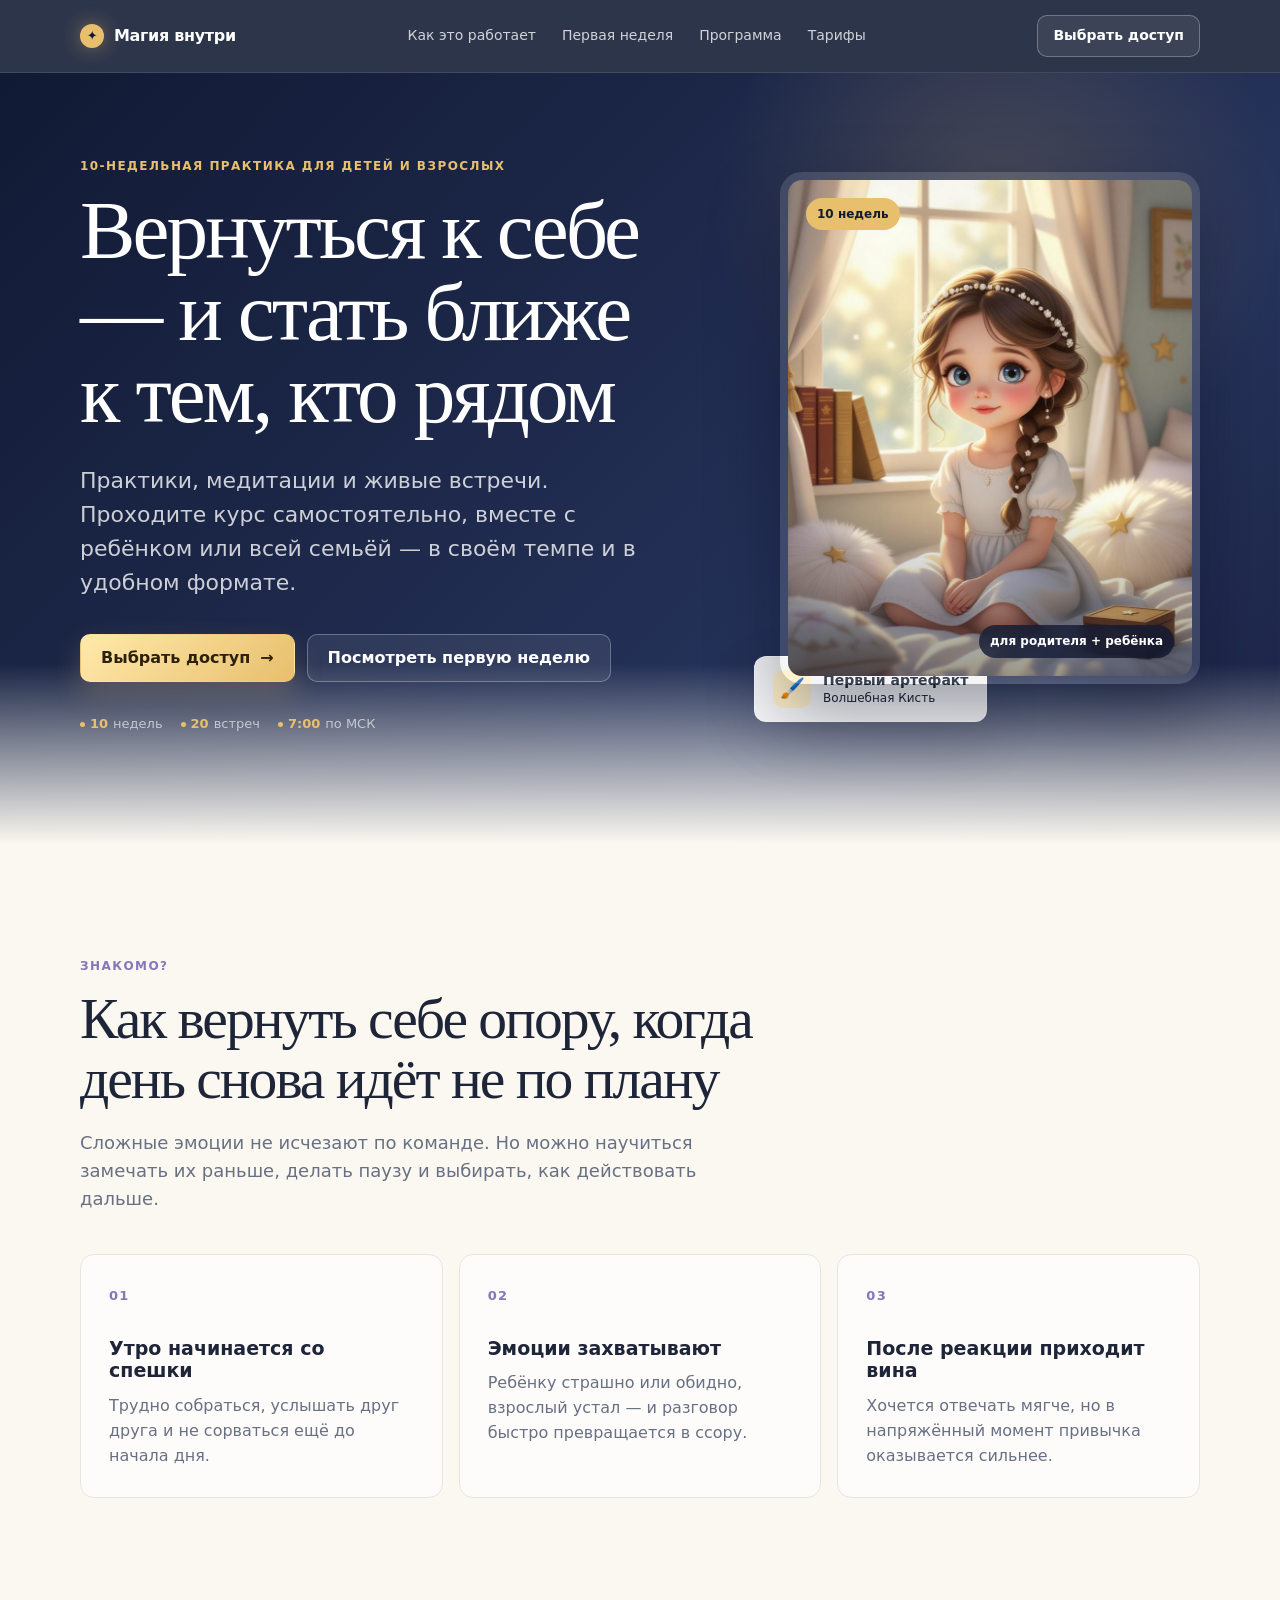
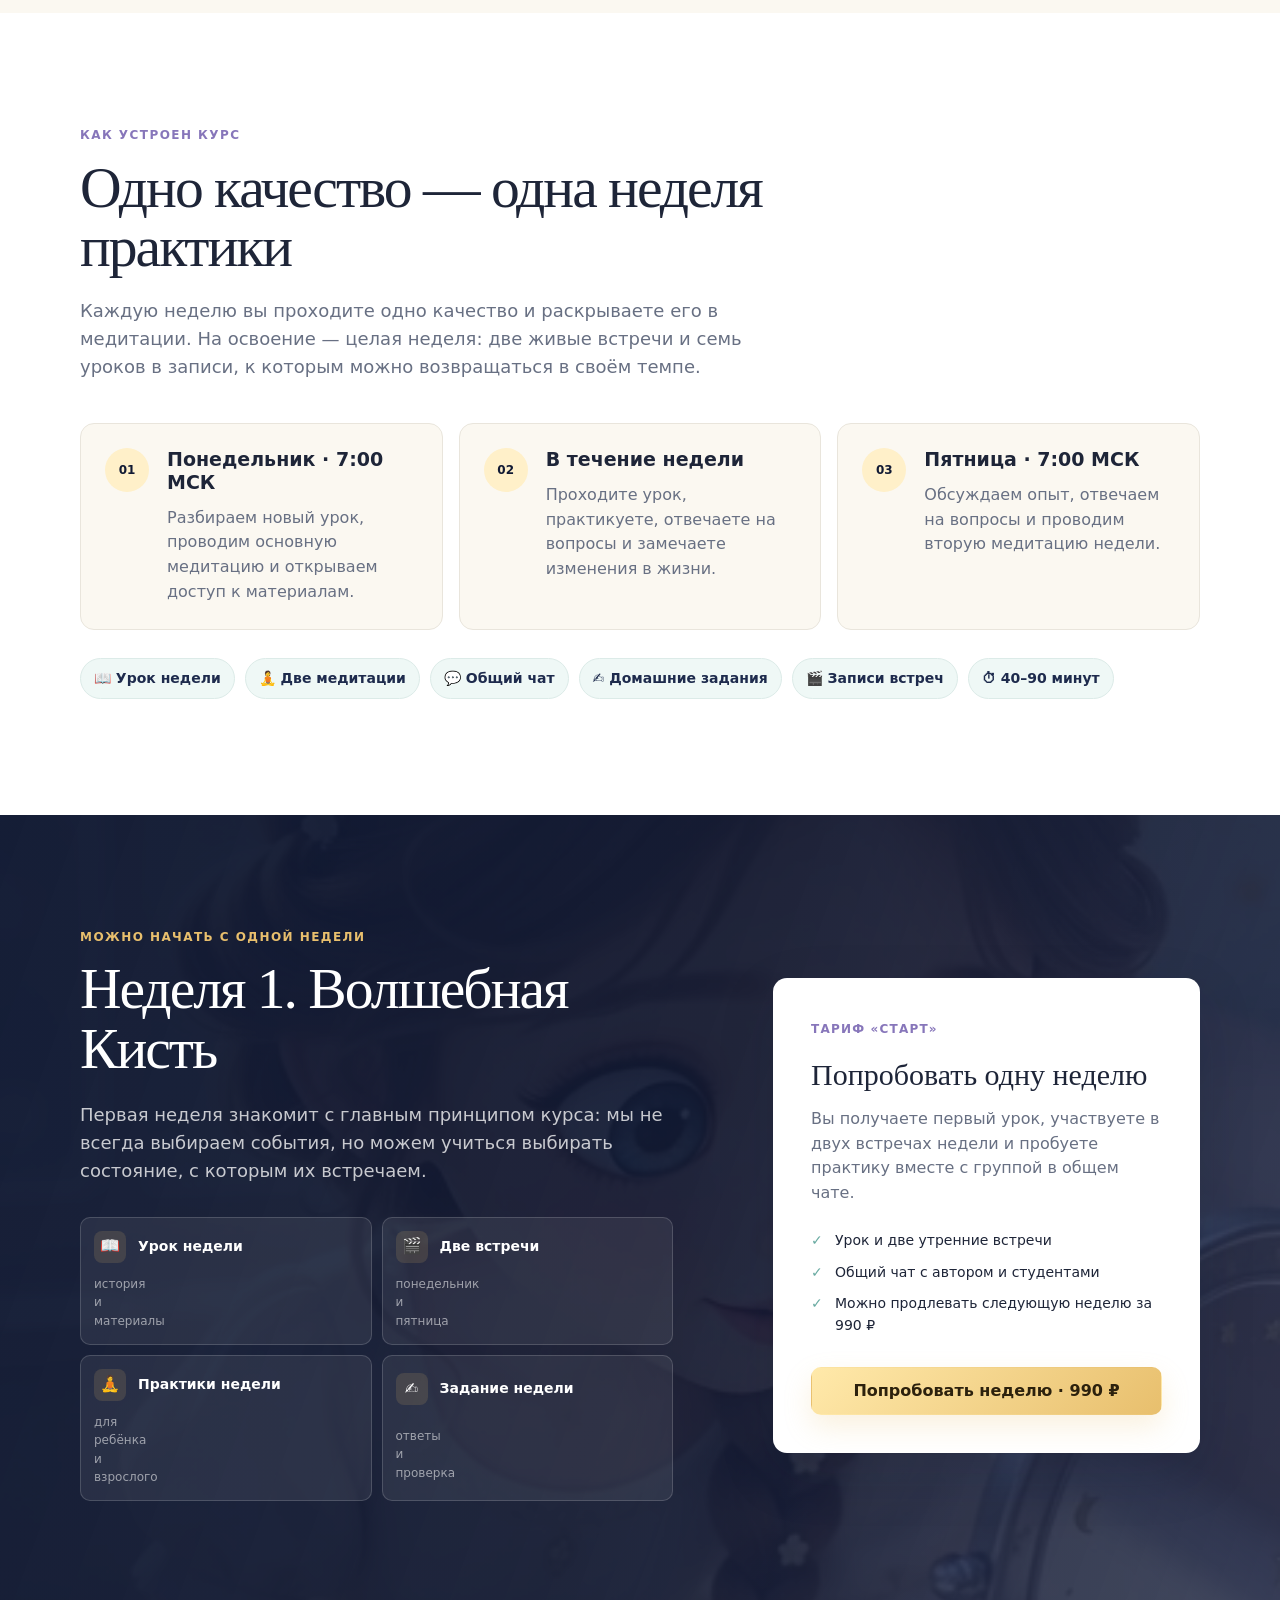
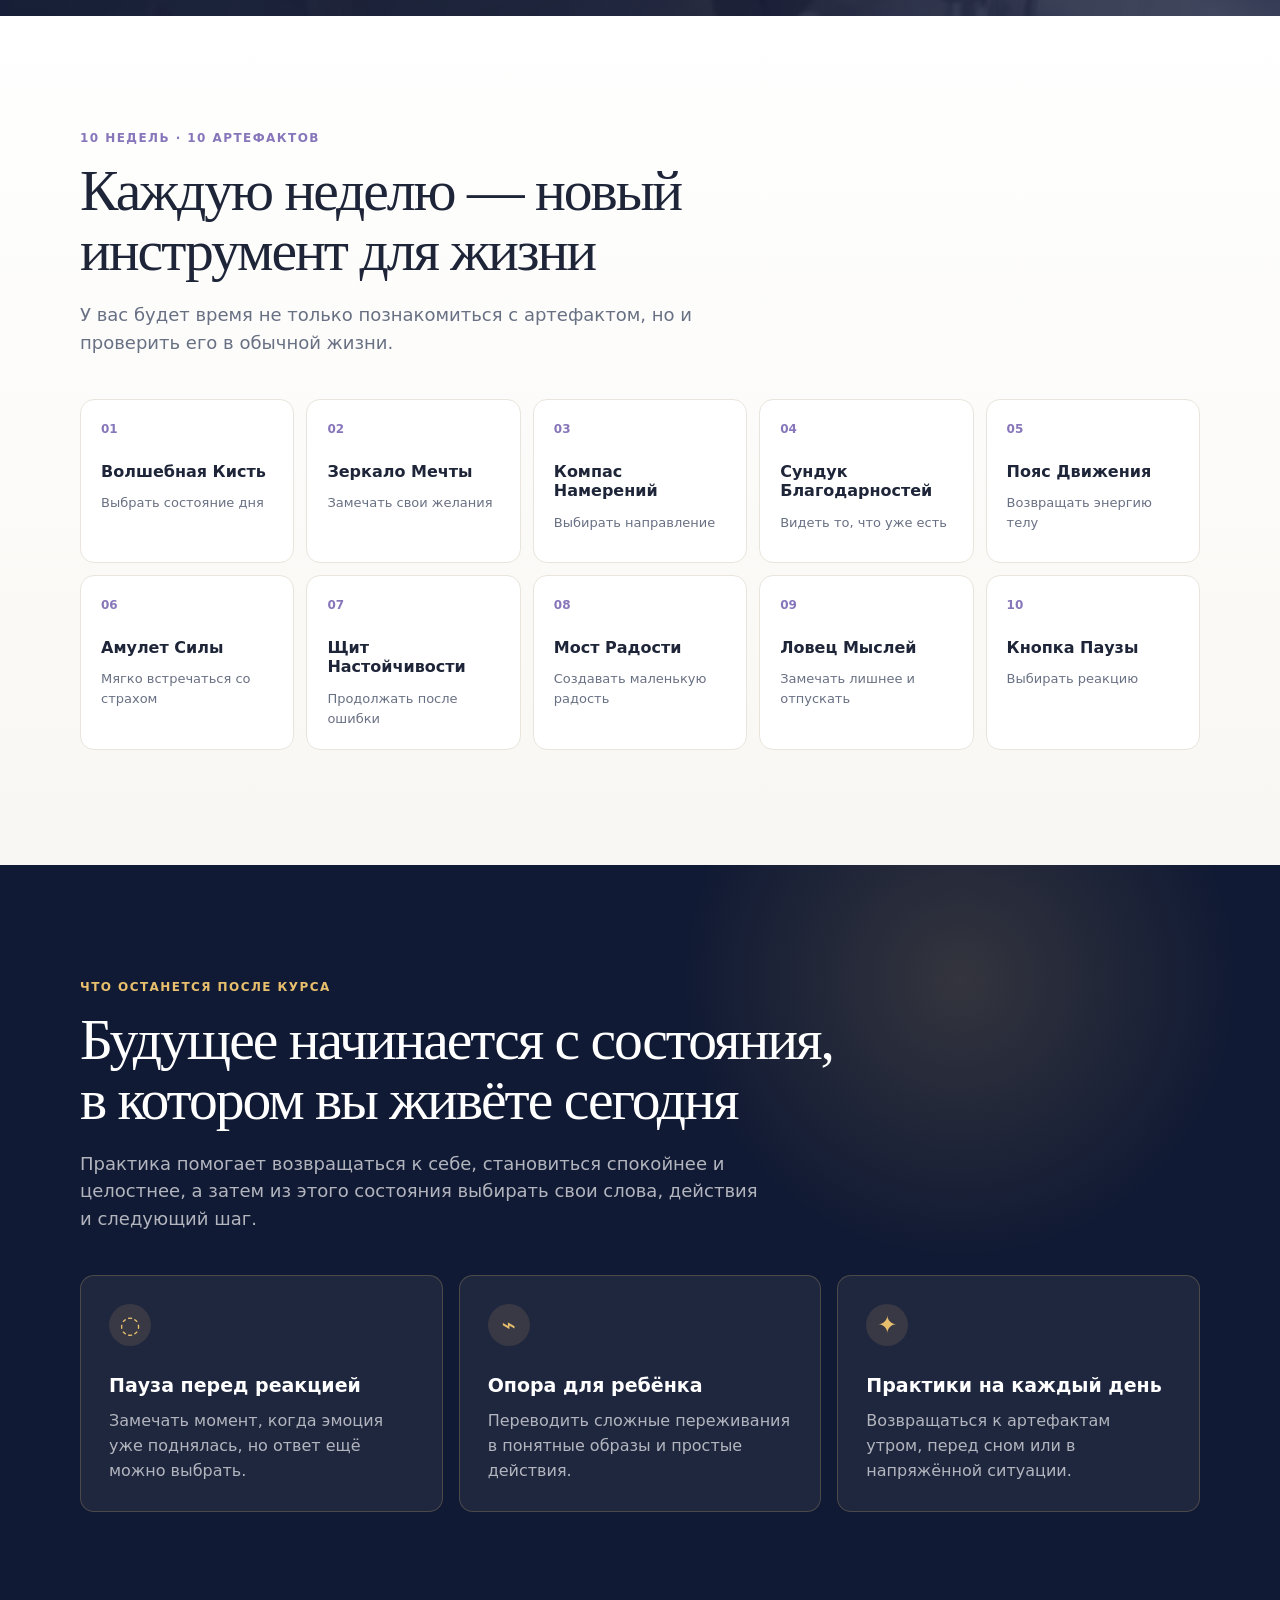
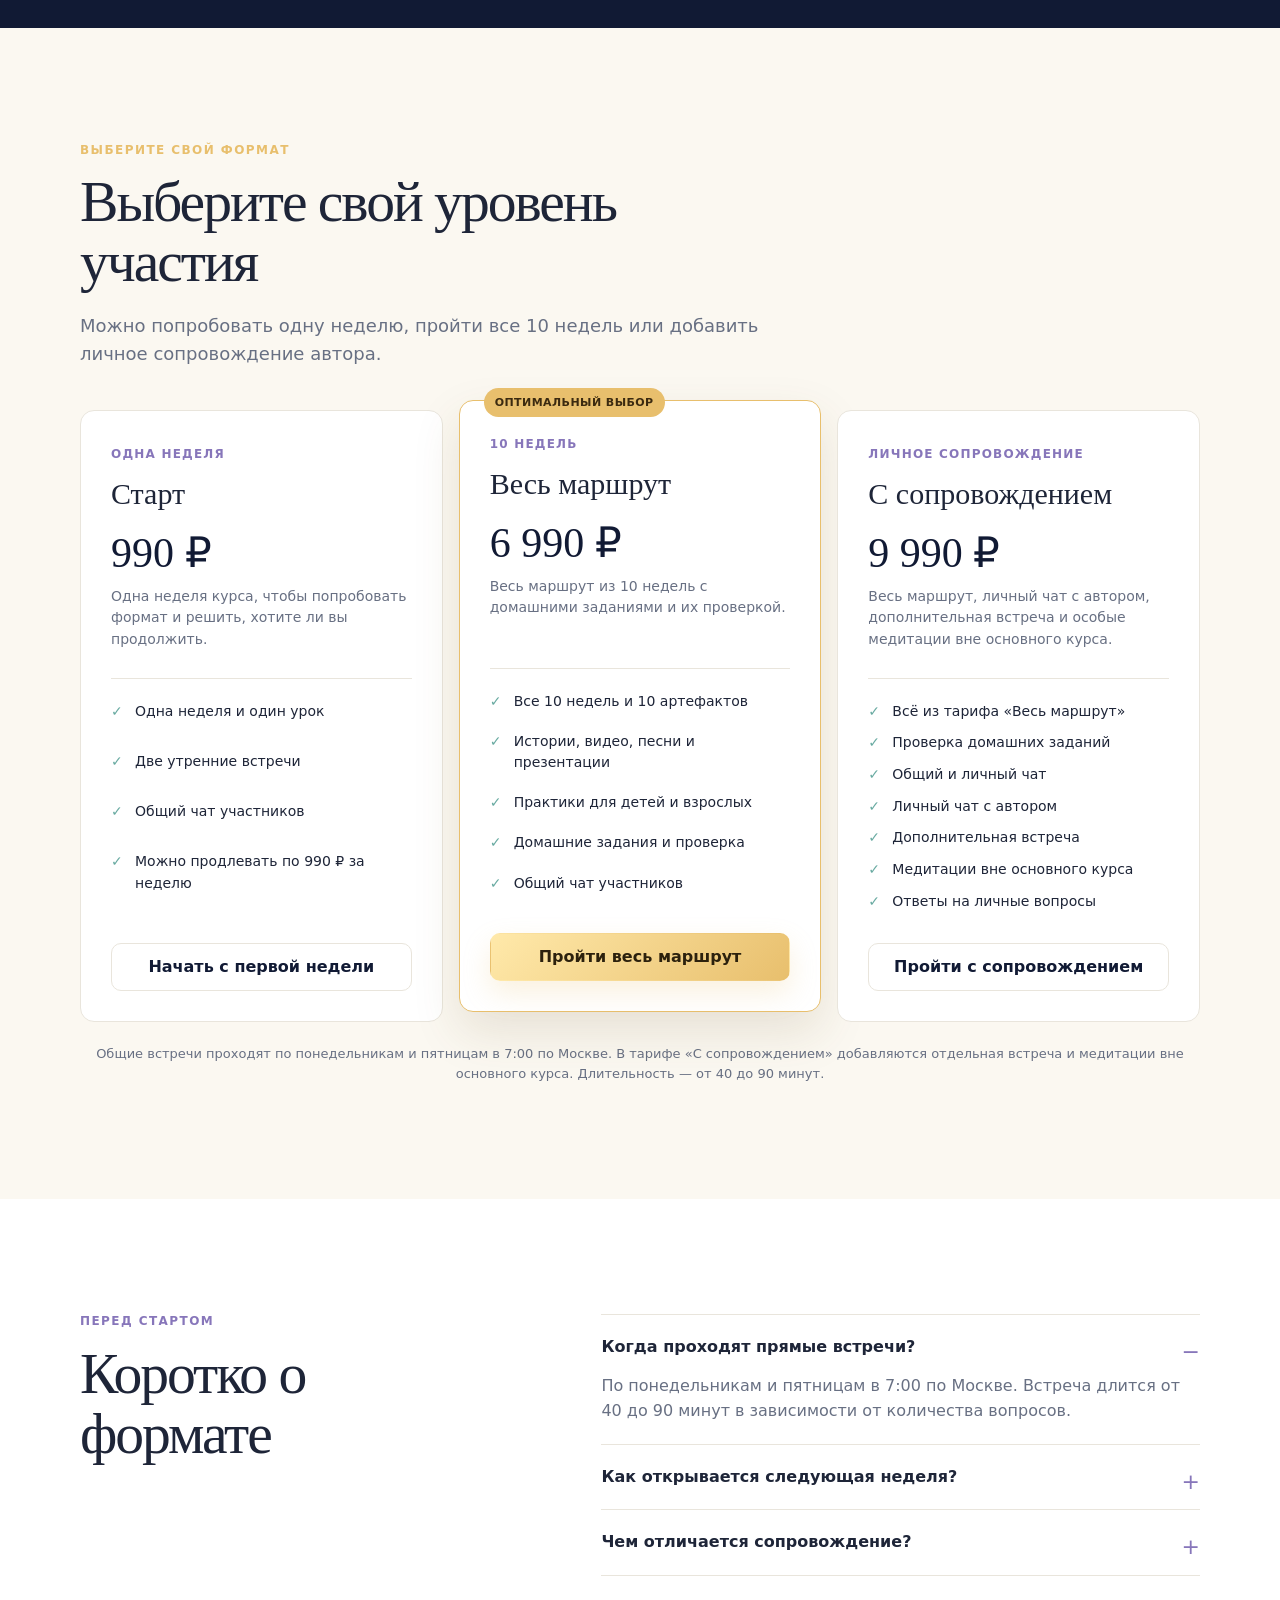
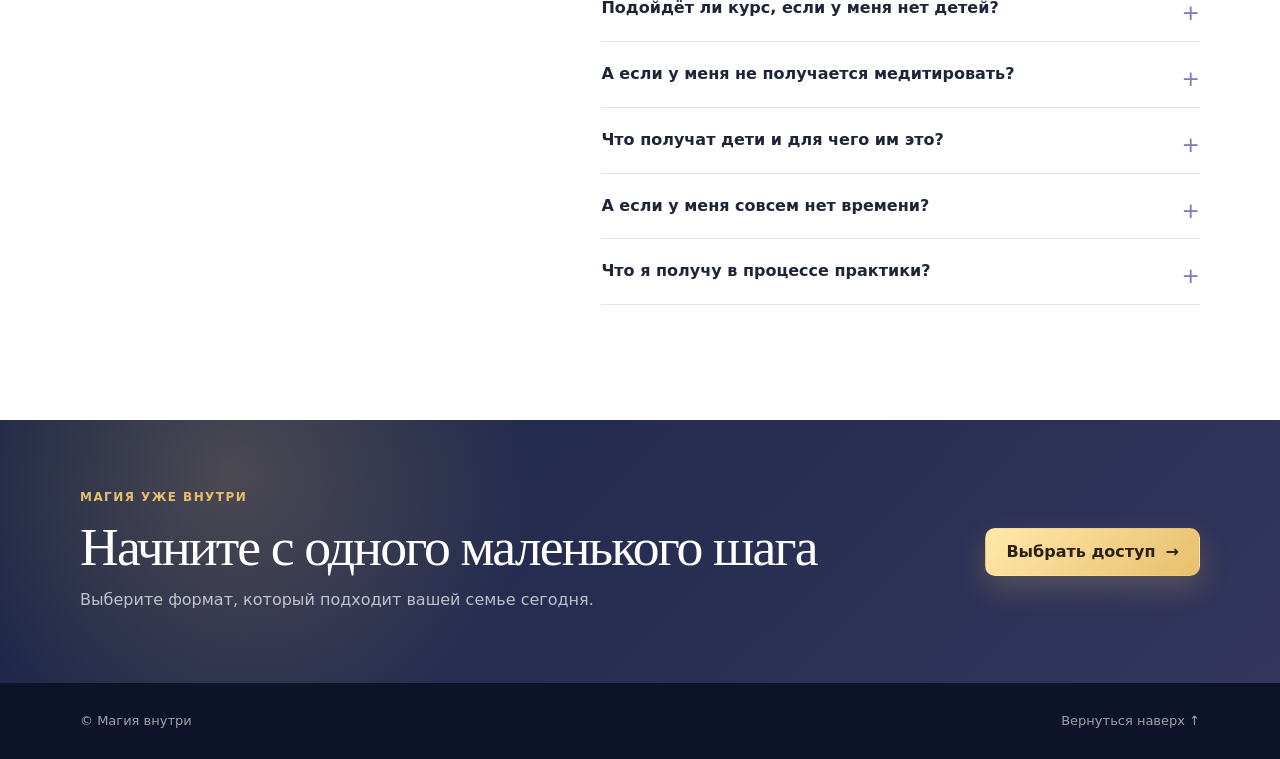
==== commit 1faa7fcc: "Add files via upload" ====
--- a/lend2.html
+++ b/lend2.html
@@ -3,10 +3,10 @@
   <head>
     <meta charset="utf-8" />
     <meta name="viewport" content="width=device-width, initial-scale=1" />
-    <title>Магия внутри — 10-дневный семейный курс</title>
+    <title>Магия внутри — 10-недельная практика для детей и взрослых</title>
     <meta
       name="description"
-      content="10-дневный семейный курс практик внимания через сказки, музыку и короткие упражнения для родителей и детей."
+      content="10-недельная практика для детей и взрослых: медитации, живые встречи и практики для самостоятельного прохождения, занятий с ребёнком или всей семьёй."
     />
     <link rel="stylesheet" href="styles-lend2.css" />
   </head>
@@ -20,7 +20,7 @@
 
         <nav class="nav" aria-label="Навигация по странице">
           <a href="#how">Как это работает</a>
-          <a href="#day">Первый день</a>
+          <a href="#day">Первая неделя</a>
           <a href="#program">Программа</a>
           <a href="#pricing">Тарифы</a>
         </nav>
@@ -33,27 +33,27 @@
       <section class="hero">
         <div class="container hero-grid">
           <div class="hero-copy">
-            <p class="eyebrow">Семейный курс практик внимания</p>
-            <h1>Научиться делать паузу — вместе с ребёнком</h1>
+            <p class="eyebrow">10-недельная практика для детей и взрослых</p>
+            <h1>Вернуться к себе — и стать ближе к тем, кто рядом</h1>
             <p class="hero-lead">
-              10 дней сказок, музыки и коротких практик, которые помогают родителю и ребёнку
-              замечать своё состояние и возвращаться к спокойствию.
+              Практики, медитации и живые встречи. Проходите курс самостоятельно, вместе
+              с ребёнком или всей семьёй — в своём темпе и в удобном формате.
             </p>
             <div class="hero-actions">
               <a class="button button-primary" href="#pricing">Выбрать доступ <span aria-hidden="true">→</span></a>
-              <a class="button button-ghost" href="#day">Посмотреть первый день</a>
+              <a class="button button-ghost" href="#day">Посмотреть первую неделю</a>
             </div>
             <div class="hero-facts" aria-label="Коротко о курсе">
-              <span><strong>10</strong> дней</span>
-              <span><strong>2</strong> формата практик</span>
-              <span><strong>1</strong> общий язык для семьи</span>
+              <span><strong>10</strong> недель</span>
+              <span><strong>20</strong> встреч</span>
+              <span><strong>7:00</strong> по МСК</span>
             </div>
           </div>
 
           <div class="hero-visual">
             <div class="hero-image-wrap">
               <img src="assets/course/day1.jpg" alt="Элли — героиня сказочного курса" />
-              <span class="image-badge image-badge-top">10 дней</span>
+              <span class="image-badge image-badge-top">10 недель</span>
               <span class="image-badge image-badge-bottom">для родителя + ребёнка</span>
             </div>
             <div class="hero-note">
@@ -68,10 +68,10 @@
         <div class="container">
           <div class="section-heading narrow">
             <p class="eyebrow eyebrow-dark">Знакомо?</p>
-            <h2 id="problem-title">Когда всем нужна пауза, но никто не знает, как её сделать</h2>
+            <h2 id="problem-title">Как вернуть себе опору, когда день снова идёт не по плану</h2>
             <p>
-              «Магия внутри» не обещает идеальную жизнь без сложных эмоций. Она даёт семье
-              понятные образы и маленькие действия, к которым можно возвращаться в обычный день.
+              Сложные эмоции не исчезают по команде. Но можно научиться замечать их раньше,
+              делать паузу и выбирать, как действовать дальше.
             </p>
           </div>
 
@@ -99,41 +99,41 @@
         <div class="container">
           <div class="section-heading">
             <p class="eyebrow eyebrow-dark">Как устроен курс</p>
-            <h2 id="how-title">Один день — одна внутренняя опора</h2>
-            <p>Каждый день вы проходите короткий маршрут: образ, практика и маленькое действие в жизни.</p>
+            <h2 id="how-title">Одно качество — одна неделя практики</h2>
+            <p>Каждую неделю вы проходите одно качество и раскрываете его в медитации. На освоение — целая неделя: две живые встречи и семь уроков в записи, к которым можно возвращаться в своём темпе.</p>
           </div>
 
           <div class="steps">
             <article class="step">
               <div class="step-icon">01</div>
               <div>
-                <h3>Войти в историю</h3>
-                <p>Элли открывает новый артефакт и показывает, как он работает.</p>
+                <h3>Понедельник · 7:00 МСК</h3>
+                <p>Разбираем новый урок, проводим основную медитацию и открываем доступ к материалам.</p>
               </div>
             </article>
             <article class="step">
               <div class="step-icon">02</div>
               <div>
-                <h3>Попробовать практику</h3>
-                <p>Ребёнок играет с образом, взрослый получает отдельную практику внимания.</p>
+                <h3>В течение недели</h3>
+                <p>Проходите урок, практикуете, отвечаете на вопросы и замечаете изменения в жизни.</p>
               </div>
             </article>
             <article class="step">
               <div class="step-icon">03</div>
               <div>
-                <h3>Забрать в жизнь</h3>
-                <p>Домашнее задание помогает превратить новый навык в семейный ритуал.</p>
+                <h3>Пятница · 7:00 МСК</h3>
+                <p>Обсуждаем опыт, отвечаем на вопросы и проводим вторую медитацию недели.</p>
               </div>
             </article>
           </div>
 
           <div class="format-row" aria-label="Форматы внутри курса">
-            <span>📖 Истории</span>
-            <span>🎬 Видео</span>
-            <span>🎵 Песни</span>
-            <span>👶 Практики для детей</span>
-            <span>🧘 Практики для взрослых</span>
-            <span>✍️ Задания</span>
+            <span>📖 Урок недели</span>
+            <span>🧘 Две медитации</span>
+            <span>💬 Общий чат</span>
+            <span>✍️ Домашние задания</span>
+            <span>🎬 Записи встреч</span>
+            <span>⏱ 40–90 минут</span>
           </div>
         </div>
       </section>
@@ -141,34 +141,34 @@
       <section id="day" class="section day-section" aria-labelledby="day-title">
         <div class="container day-grid">
           <div class="day-copy">
-            <p class="eyebrow">Можно начать с одного дня</p>
-            <h2 id="day-title">День 1. Волшебная Кисть</h2>
+            <p class="eyebrow">Можно начать с одной недели</p>
+            <h2 id="day-title">Неделя 1. Волшебная Кисть</h2>
             <p class="lead">
-              Первый день знакомит с главным принципом курса: мы не всегда выбираем события,
+              Первая неделя знакомит с главным принципом курса: мы не всегда выбираем события,
               но можем учиться выбирать состояние, с которым их встречаем.
             </p>
 
             <div class="day-list">
-              <div><span>📖</span><strong>Сказочная история Элли</strong><small>читать и слушать</small></div>
-              <div><span>🎬</span><strong>Волшебное видео</strong><small>смотреть вместе</small></div>
-              <div><span>🧘</span><strong>Две практики</strong><small>для ребёнка и взрослого</small></div>
-              <div><span>✍️</span><strong>Задание дня</strong><small>закрепить опыт в жизни</small></div>
+              <div><span>📖</span><strong>Урок недели</strong><small>история и материалы</small></div>
+              <div><span>🎬</span><strong>Две встречи</strong><small>понедельник и пятница</small></div>
+              <div><span>🧘</span><strong>Практики недели</strong><small>для ребёнка и взрослого</small></div>
+              <div><span>✍️</span><strong>Задание недели</strong><small>ответы и проверка</small></div>
             </div>
           </div>
 
           <aside class="preview-card">
-            <span class="preview-label">Что вы попробуете</span>
-            <h3>«Холст твоего дня»</h3>
+            <span class="preview-label">Тариф «Старт»</span>
+            <h3>Попробовать одну неделю</h3>
             <p>
-              Взрослый через дыхание и визуализацию выбирает, каким состоянием хочет наполнить
-              сегодняшний день.
+              Вы получаете первый урок, участвуете в двух встречах недели и пробуете практику
+              вместе с группой в общем чате.
             </p>
             <ul class="check-list">
-              <li>10–15 минут спокойной практики</li>
-              <li>Понятный образ вместо сложной теории</li>
-              <li>Первый инструмент, к которому можно вернуться</li>
+              <li>Урок и две утренние встречи</li>
+              <li>Общий чат с автором и студентами</li>
+              <li>Можно продлевать следующую неделю за 990 ₽</li>
             </ul>
-            <a class="button button-primary button-wide" href="payment.html#day1">Начать с первого дня · 1 000 ₽</a>
+            <a class="button button-primary button-wide" href="payment.html#day1">Попробовать неделю · 990 ₽</a>
           </aside>
         </div>
       </section>
@@ -176,9 +176,9 @@
       <section id="program" class="section program-section" aria-labelledby="program-title">
         <div class="container">
           <div class="section-heading">
-            <p class="eyebrow eyebrow-dark">10 артефактов курса</p>
-            <h2 id="program-title">Каждый день — новый инструмент для жизни</h2>
-            <p>Названия легко запомнить, а значит, к ним можно возвращаться и после окончания курса.</p>
+            <p class="eyebrow eyebrow-dark">10 недель · 10 артефактов</p>
+            <h2 id="program-title">Каждую неделю — новый инструмент для жизни</h2>
+            <p>У вас будет время не только познакомиться с артефактом, но и проверить его в обычной жизни.</p>
           </div>
 
           <div class="program-grid">
@@ -200,8 +200,8 @@
         <div class="container">
           <div class="section-heading light-heading">
             <p class="eyebrow">Что останется после курса</p>
-            <h2 id="results-title">Не идеальная семья, а семья с общим языком</h2>
-            <p>Вы сможете назвать происходящее и выбрать следующий маленький шаг вместо автоматической реакции.</p>
+            <h2 id="results-title">Будущее начинается с состояния, в котором вы живёте сегодня</h2>
+            <p>Практика помогает возвращаться к себе, становиться спокойнее и целостнее, а затем из этого состояния выбирать свои слова, действия и следующий шаг.</p>
           </div>
 
           <div class="three-cards result-cards">
@@ -228,61 +228,65 @@
         <div class="container">
           <div class="section-heading pricing-heading">
             <p class="eyebrow">Выберите свой формат</p>
-            <h2 id="pricing-title">Начните с комфортного уровня участия</h2>
-            <p>Можно сначала попробовать один день, пройти маршрут самостоятельно или идти с обратной связью.</p>
+            <h2 id="pricing-title">Выберите свой уровень участия</h2>
+            <p>Можно попробовать одну неделю, пройти все 10 недель или добавить личное сопровождение автора.</p>
           </div>
 
           <div class="pricing-grid">
             <article class="price-card">
               <div class="price-card-top">
-                <span class="price-kicker">Попробовать</span>
+                <span class="price-kicker">Одна неделя</span>
                 <h3>Старт</h3>
-                <p class="price">1 000 ₽</p>
-                <p class="price-description">Один день, чтобы понять формат и познакомиться с первой практикой.</p>
+                <p class="price">990 ₽</p>
+                <p class="price-description">Одна неделя курса, чтобы попробовать формат и решить, хотите ли вы продолжить.</p>
               </div>
               <ul class="feature-list">
-                <li>День 1 — Волшебная Кисть</li>
-                <li>История, видео и материалы</li>
-                <li>Практика для ребёнка и взрослого</li>
-                <li>Задание первого дня</li>
+                <li>Одна неделя и один урок</li>
+                <li>Две утренние встречи</li>
+                <li>Общий чат участников</li>
+                <li>Можно продлевать по 990 ₽ за неделю</li>
               </ul>
-              <a class="button button-secondary button-wide" href="payment.html#day1">Начать с первого дня</a>
+              <a class="button button-secondary button-wide" href="payment.html#day1">Начать с первой недели</a>
             </article>
 
             <article class="price-card price-card-featured">
               <span class="popular-badge">Оптимальный выбор</span>
               <div class="price-card-top">
-                <span class="price-kicker">Самостоятельно</span>
+                <span class="price-kicker">10 недель</span>
                 <h3>Весь маршрут</h3>
                 <p class="price">6 990 ₽</p>
-                <p class="price-description">Полный 10-дневный курс со всеми материалами для семьи.</p>
+                <p class="price-description">Весь маршрут из 10 недель с домашними заданиями и их проверкой.</p>
               </div>
               <ul class="feature-list">
-                <li>Все 10 дней и артефактов</li>
+                <li>Все 10 недель и 10 артефактов</li>
                 <li>Истории, видео, песни и презентации</li>
                 <li>Практики для детей и взрослых</li>
-                <li>Домашние задания</li>
+                <li>Домашние задания и проверка</li>
+                <li>Общий чат участников</li>
               </ul>
               <a class="button button-primary button-wide" href="payment.html#full">Пройти весь маршрут</a>
             </article>
 
             <article class="price-card">
               <div class="price-card-top">
-                <span class="price-kicker">С поддержкой</span>
+                <span class="price-kicker">Личное сопровождение</span>
                 <h3>С сопровождением</h3>
                 <p class="price">9 990 ₽</p>
-                <p class="price-description">Полный курс с проверкой заданий и обратной связью по маршруту.</p>
+                <p class="price-description">Весь маршрут, личный чат с автором, дополнительная встреча и особые медитации вне основного курса.</p>
               </div>
               <ul class="feature-list">
                 <li>Всё из тарифа «Весь маршрут»</li>
                 <li>Проверка домашних заданий</li>
-                <li>Комментарии и обратная связь</li>
-                <li>Последовательное прохождение</li>
+                <li>Общий и личный чат</li>
+                <li>Личный чат с автором</li>
+                <li>Дополнительная встреча</li>
+                <li>Медитации вне основного курса</li>
+                <li>Ответы на личные вопросы</li>
               </ul>
               <a class="button button-secondary button-wide" href="payment.html#support">Пройти с сопровождением</a>
             </article>
           </div>
-          <p class="pricing-note">Ребёнок проходит курс вместе с родителем. Материалы рассчитаны на детей до 15 лет и взрослых.</p>
+          <p class="pricing-note">Общие встречи проходят по понедельникам и пятницам в 7:00 по Москве. В тарифе «С сопровождением» добавляются отдельная встреча и медитации вне основного курса. Длительность — от 40 до 90 минут.</p>
         </div>
       </section>
 
@@ -294,16 +298,36 @@
           </div>
           <div class="faq-list">
             <details open>
-              <summary>Сколько времени занимает один день?</summary>
-              <p>Проходить материалы можно в своём темпе. Взрослая практика первого дня занимает около 10–15 минут.</p>
-            </details>
-            <details>
-              <summary>Нужно ли проходить курс вместе с ребёнком?</summary>
-              <p>Не обязательно. Ребёнок и взрослый получают свои форматы практик, но общий маршрут помогает сделать занятия семейным ритуалом.</p>
-            </details>
-            <details>
-              <summary>Это психологическая или медицинская помощь?</summary>
-              <p>Нет. Это образовательный курс практик внимания и саморегуляции, а не замена профессиональной медицинской или психологической помощи.</p>
+              <summary>Когда проходят прямые встречи?</summary>
+              <p>По понедельникам и пятницам в 7:00 по Москве. Встреча длится от 40 до 90 минут в зависимости от количества вопросов.</p>
+            </details>
+            <details>
+              <summary>Как открывается следующая неделя?</summary>
+              <p>Следующий урок открывается после выполнения заданий текущего урока. Обычно новый материал становится доступен к воскресенью, если ответы отправлены вовремя.</p>
+            </details>
+            <details>
+              <summary>Чем отличается сопровождение?</summary>
+              <p>На всех тарифах есть общий чат. В тарифе «С сопровождением» можно задавать вопросы автору лично, приходить на дополнительную встречу и получать дополнительные медитации, которых нет в основном курсе.</p>
+            </details>
+            <details>
+              <summary>Подойдёт ли курс, если у меня нет детей?</summary>
+              <p>Да. Взрослые практики можно проходить самостоятельно, а материалы для детей использовать только по желанию. Курс помогает замечать своё состояние, возвращать внимание и спокойнее реагировать в повседневной жизни.</p>
+            </details>
+            <details>
+              <summary>А если у меня не получается медитировать?</summary>
+              <p>Это нормально: цель практики не в том, чтобы полностью остановить мысли. Начните с 3–5 минут, мягко возвращая внимание к дыханию, телу или голосу ведущего. Важно не заставлять себя: если практика вызывает сильный дискомфорт, её стоит остановить и обсудить состояние со специалистом.</p>
+            </details>
+            <details>
+              <summary>Что получат дети и для чего им это?</summary>
+              <p>Дети учатся замечать эмоции, называть своё состояние, переключать внимание и успокаиваться перед реакцией. Это может поддерживать внимание, эмоциональную осознанность и саморегуляцию.</p>
+            </details>
+            <details>
+              <summary>А если у меня совсем нет времени?</summary>
+              <p>Начните с короткой версии на 5–10 минут. Важнее регулярность и возвращение к практике, чем идеальная длительность. Даже одна осознанная пауза, несколько спокойных вдохов или короткое наблюдение за телом — уже шаг к интеграции навыка.</p>
+            </details>
+            <details>
+              <summary>Что я получу в процессе практики?</summary>
+              <p>Не обещание мгновенной перемены, а понятные навыки: замечать напряжение раньше, делать паузу перед привычной реакцией, лучше чувствовать тело и разговаривать с близкими о состоянии. Результат у каждого проявляется по-разному и зависит от регулярности практики.</p>
             </details>
           </div>
         </div>
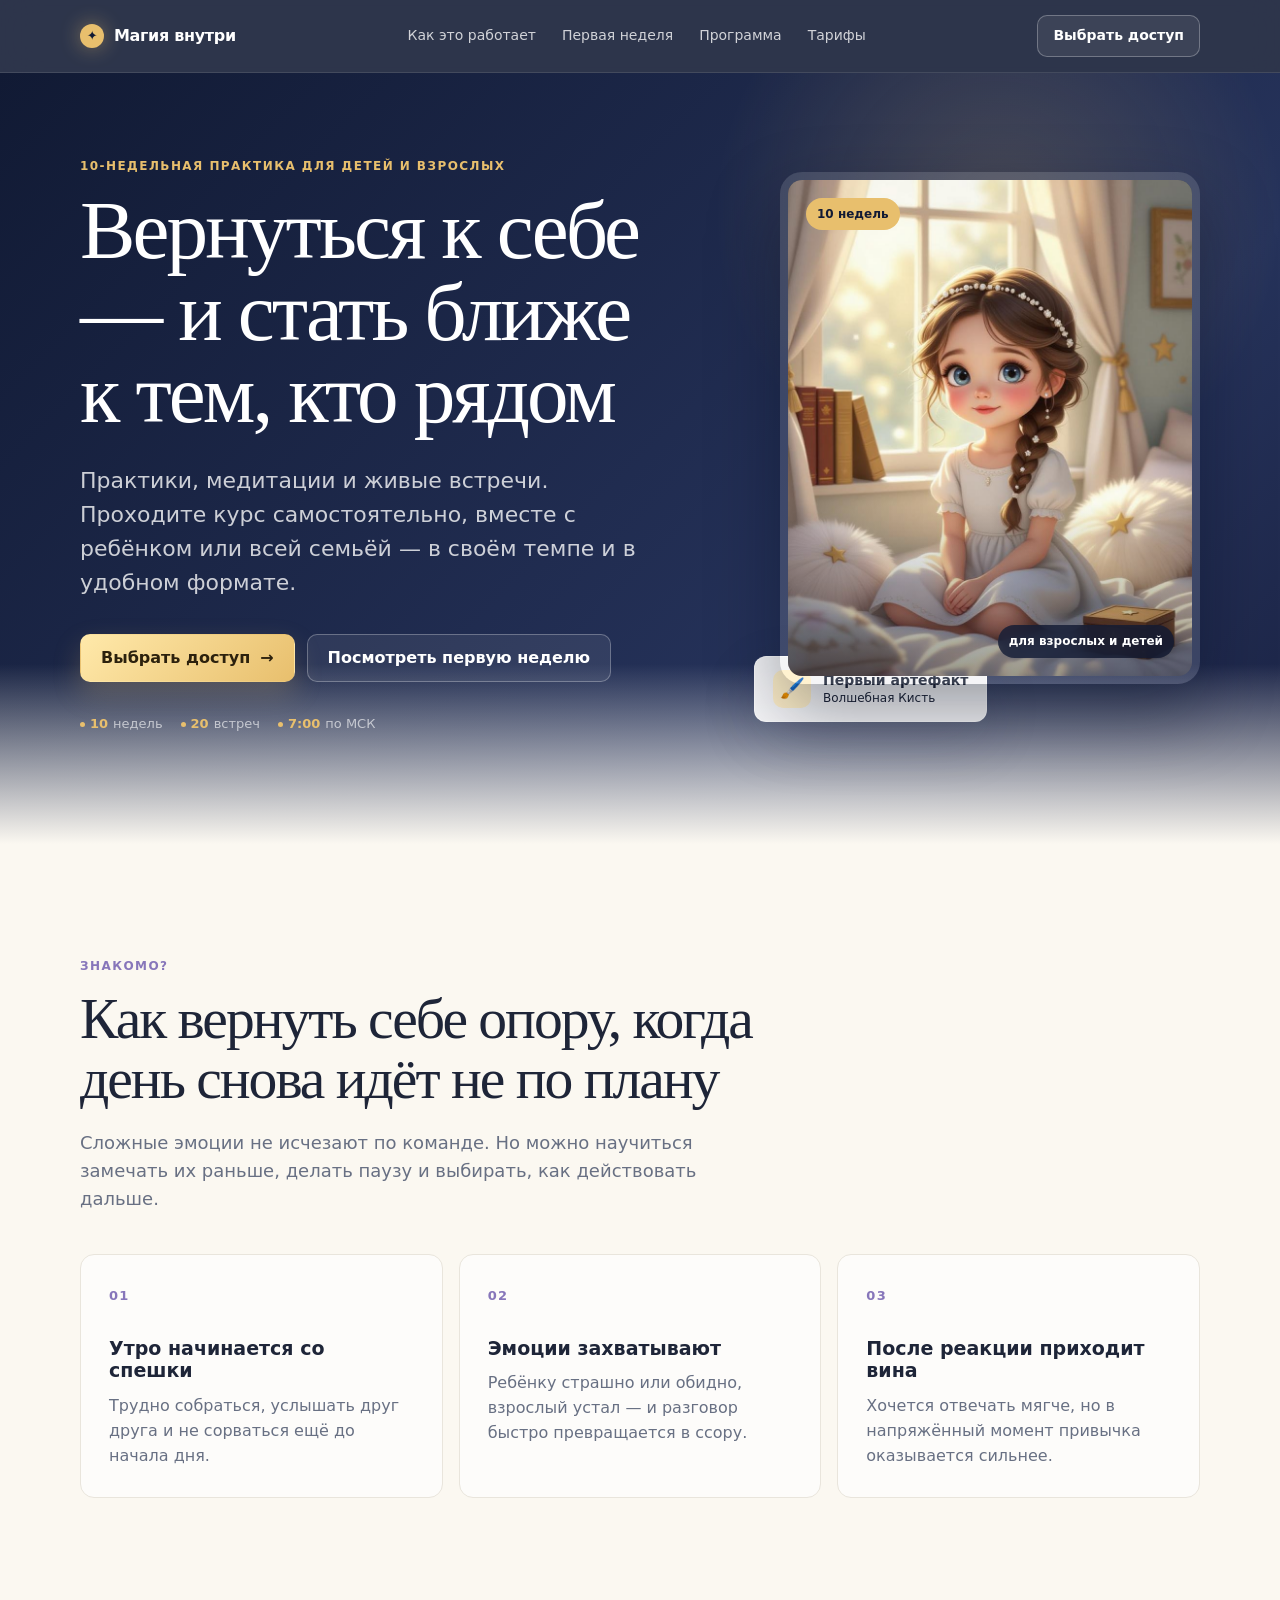
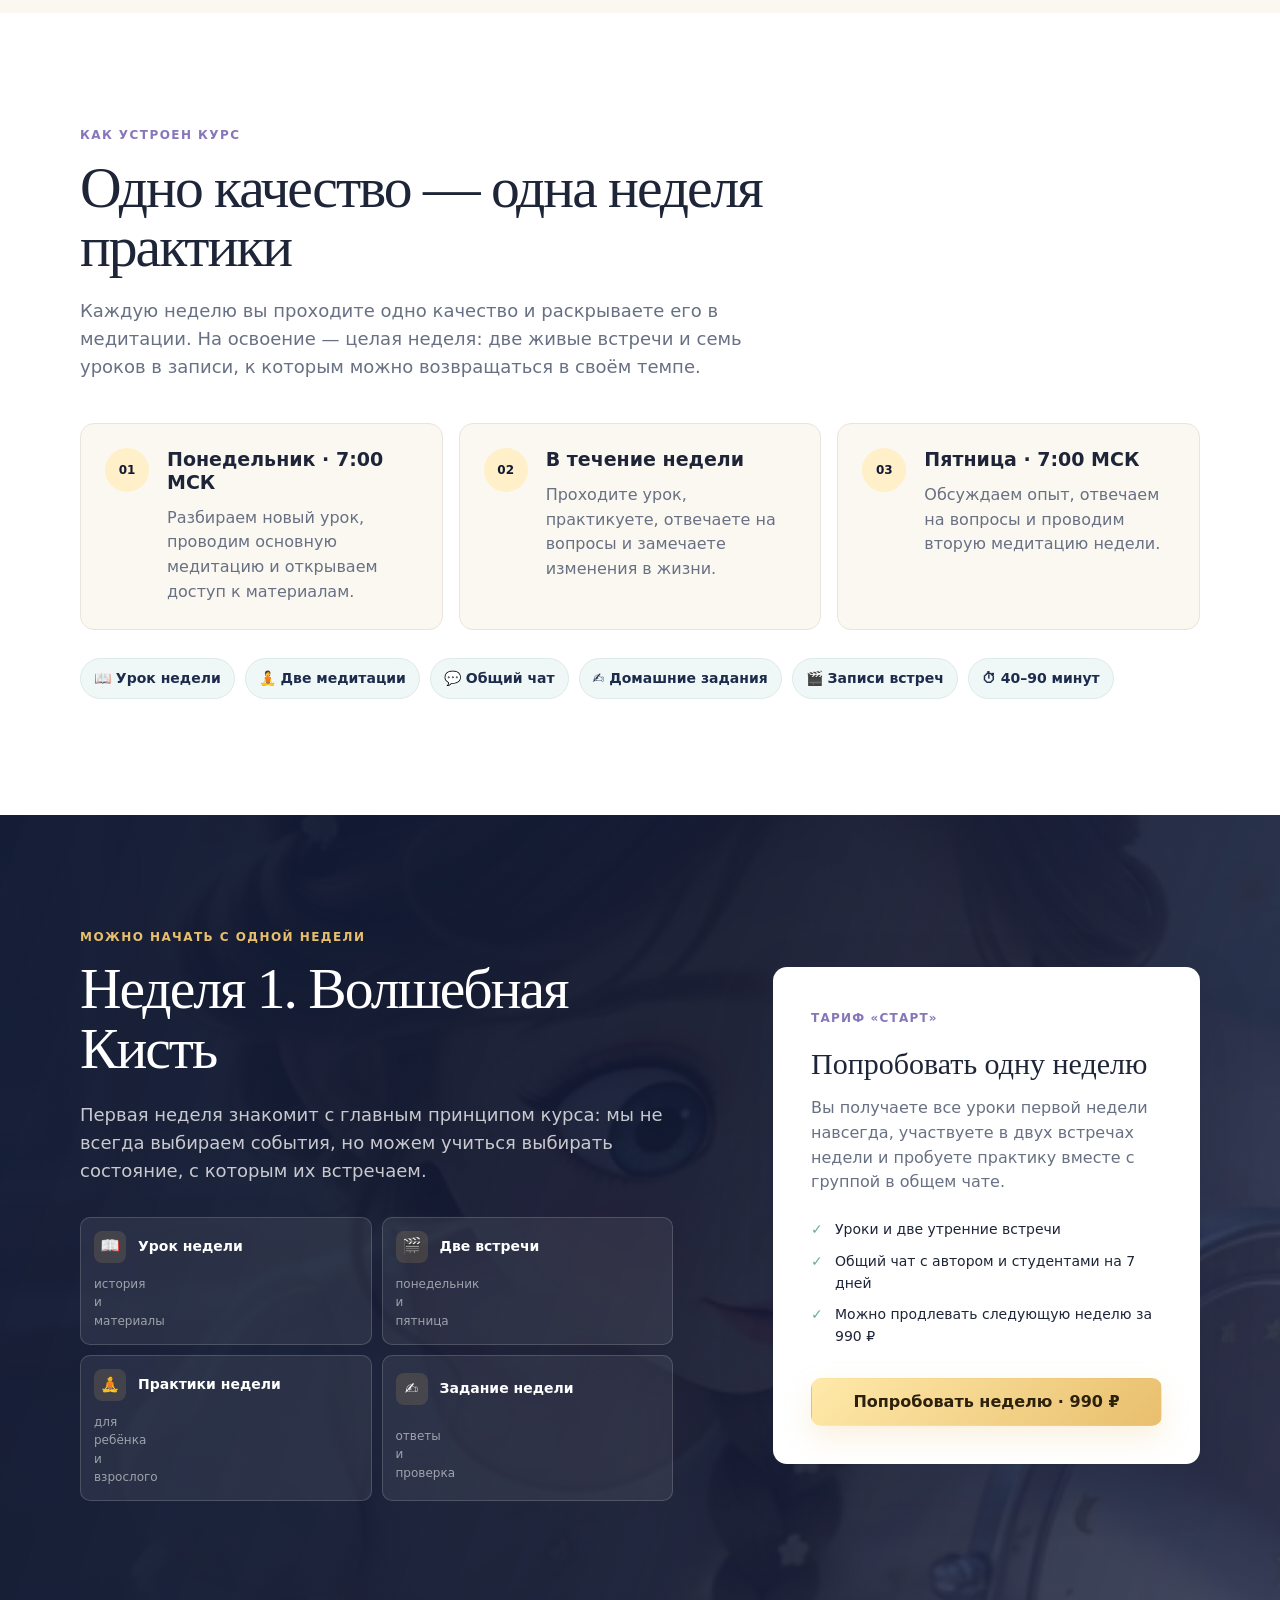
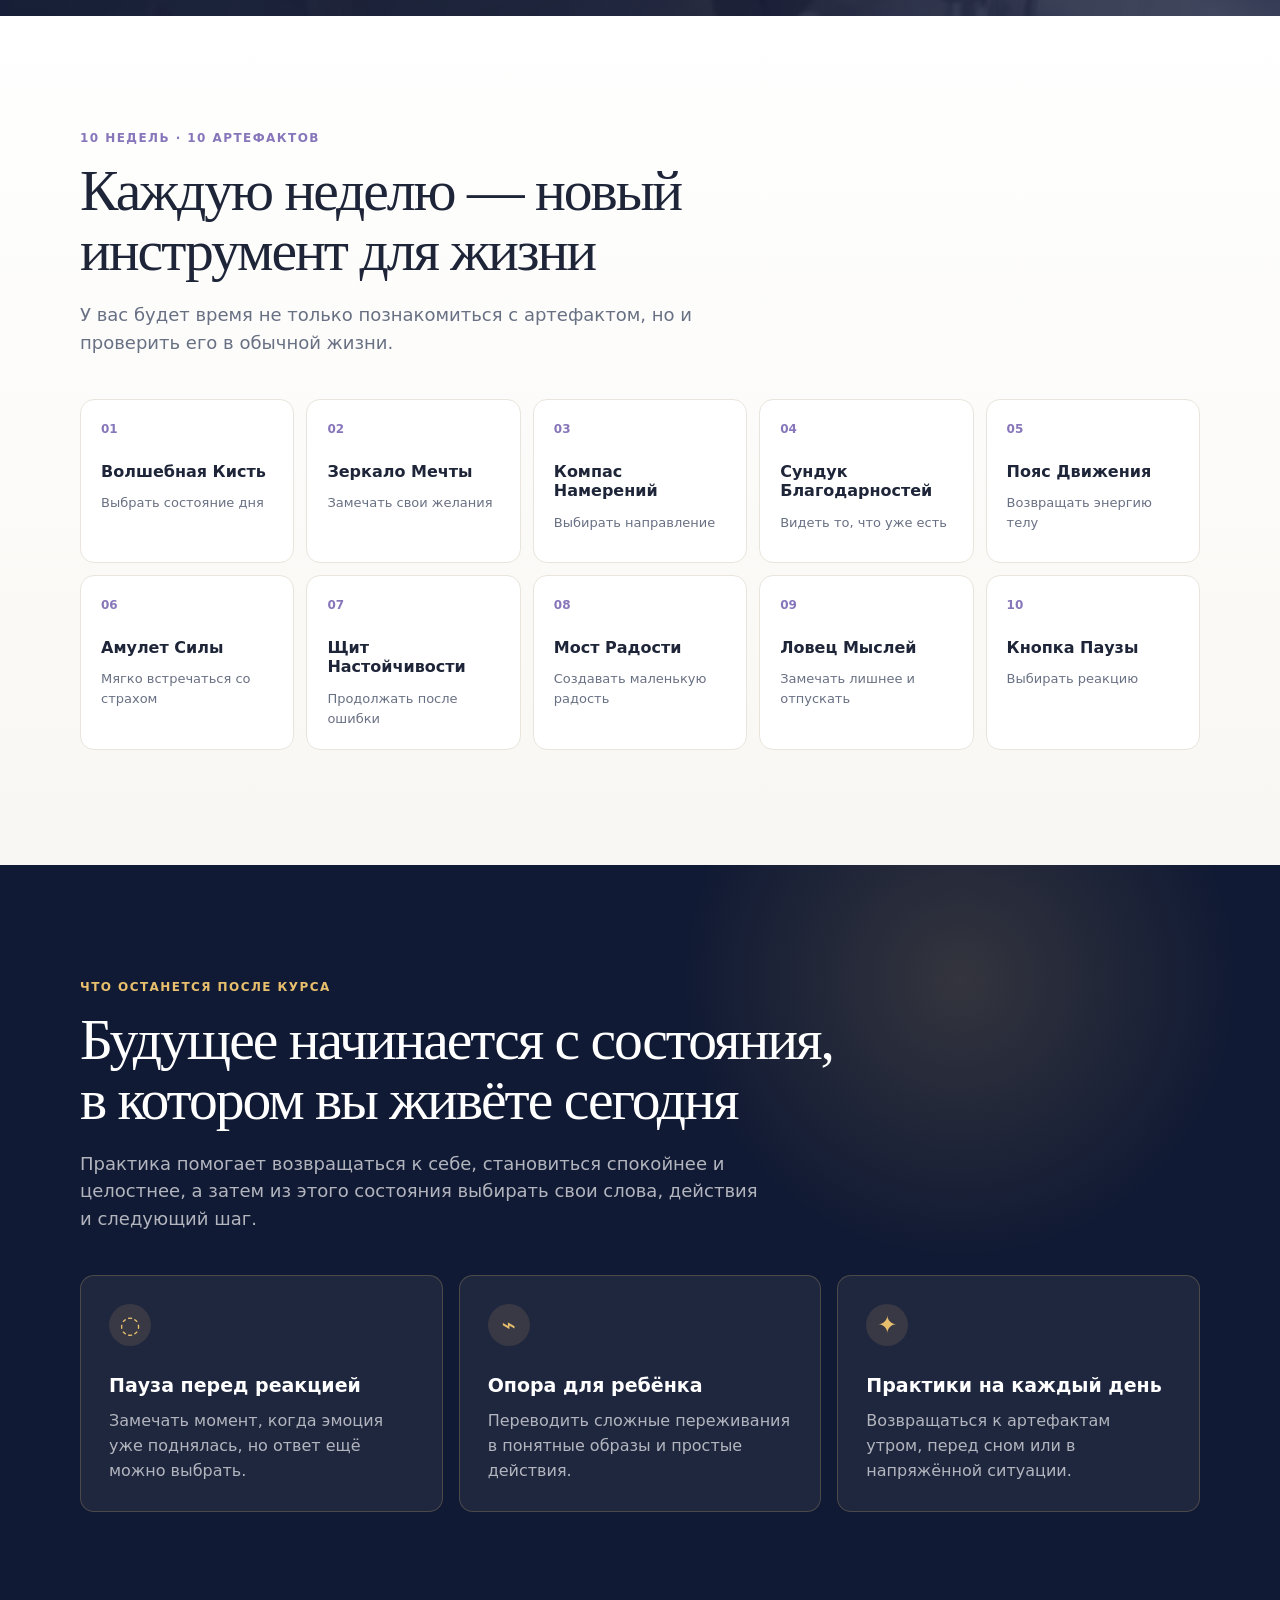
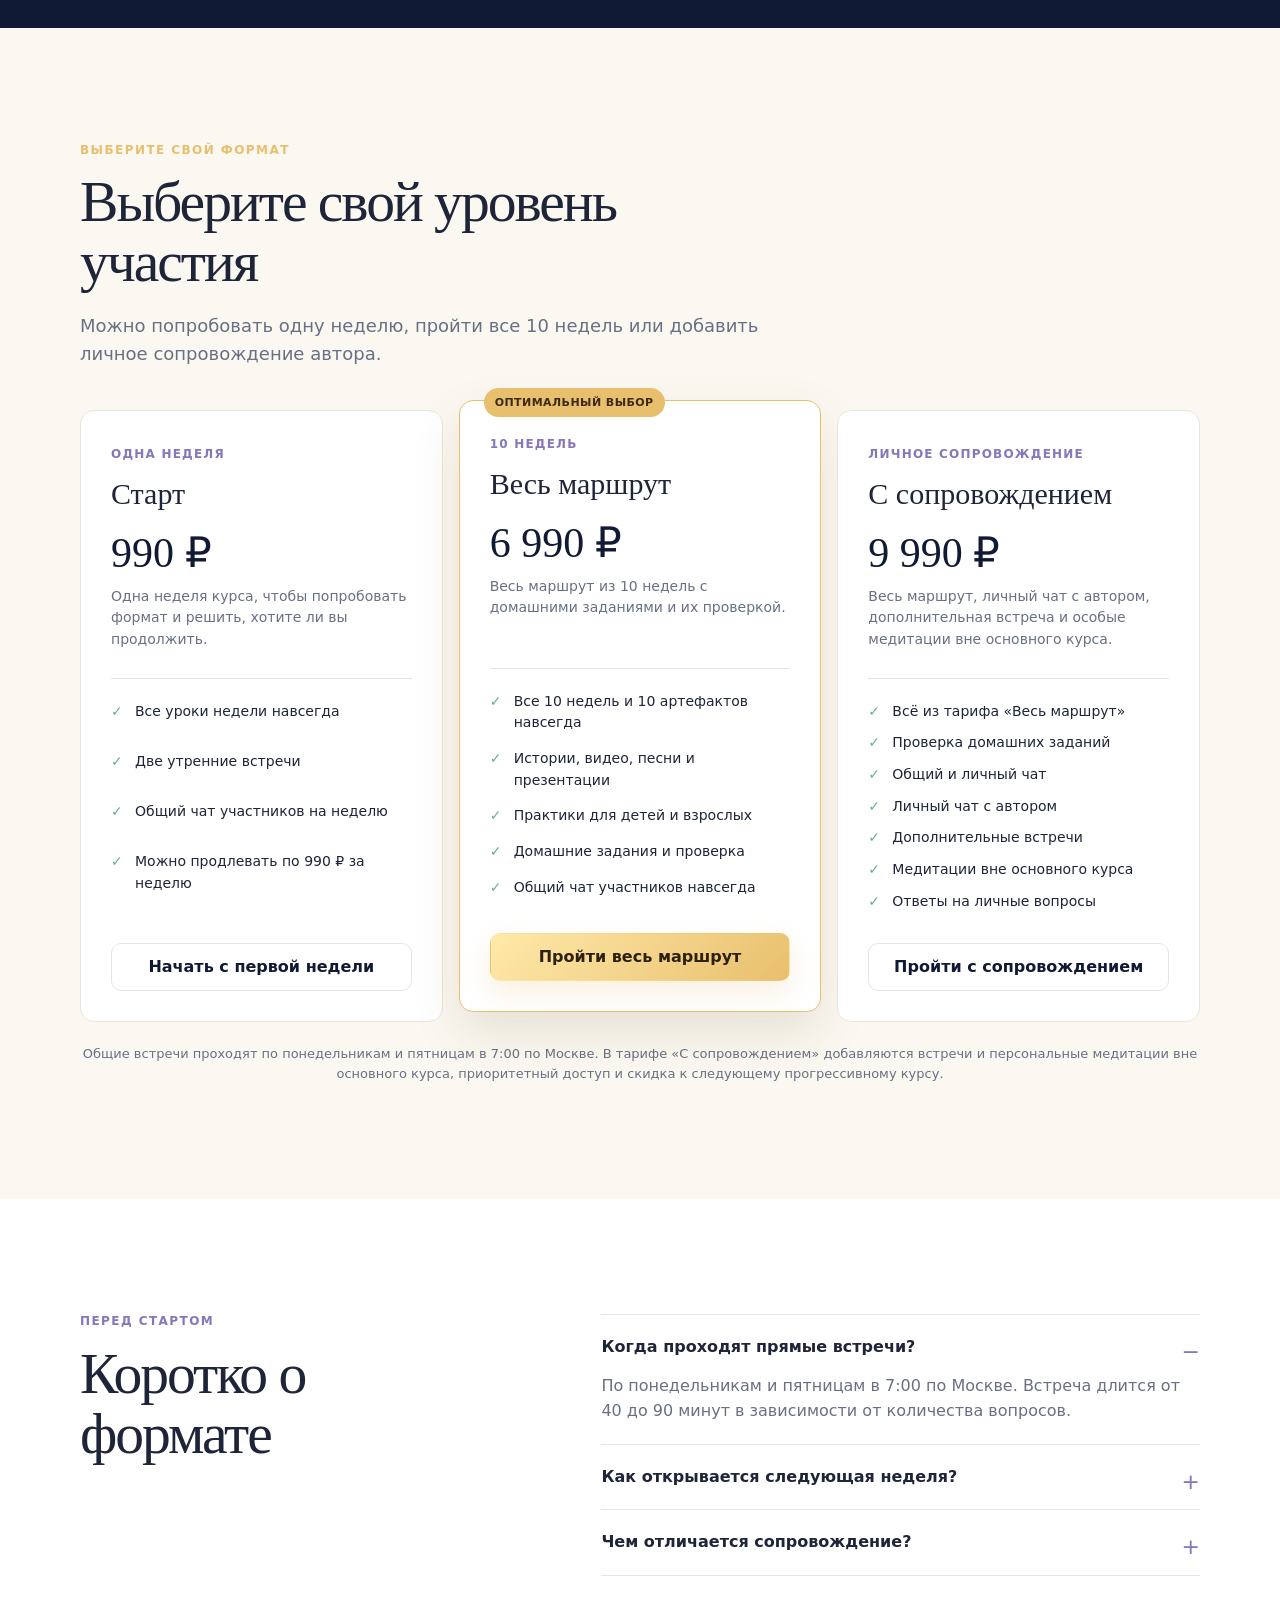
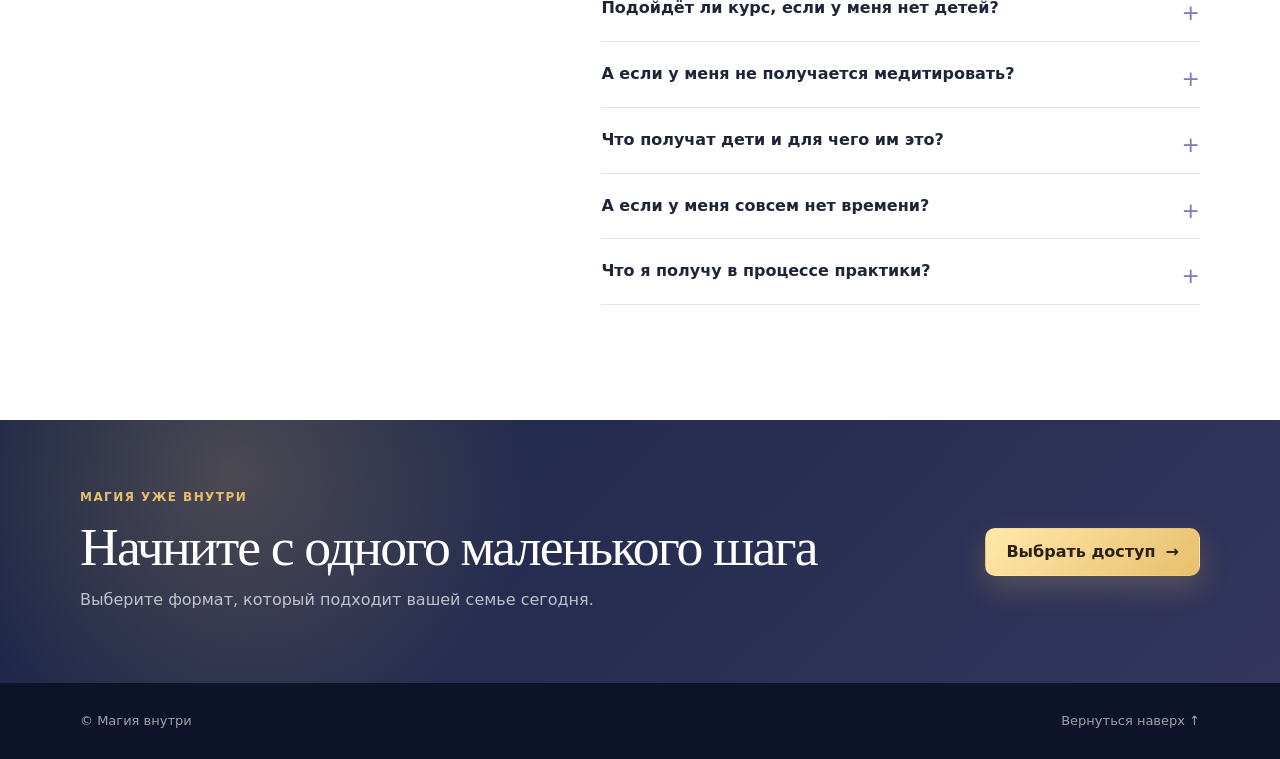
==== commit 07794dd2: "Add files via upload" ====
--- a/lend2.html
+++ b/lend2.html
@@ -54,7 +54,7 @@
             <div class="hero-image-wrap">
               <img src="assets/course/day1.jpg" alt="Элли — героиня сказочного курса" />
               <span class="image-badge image-badge-top">10 недель</span>
-              <span class="image-badge image-badge-bottom">для родителя + ребёнка</span>
+              <span class="image-badge image-badge-bottom">для взрослых и детей</span>
             </div>
             <div class="hero-note">
               <span class="note-icon" aria-hidden="true">🖌️</span>
@@ -160,12 +160,12 @@
             <span class="preview-label">Тариф «Старт»</span>
             <h3>Попробовать одну неделю</h3>
             <p>
-              Вы получаете первый урок, участвуете в двух встречах недели и пробуете практику
-              вместе с группой в общем чате.
+              Вы получаете все уроки первой недели навсегда, участвуете в двух встречах недели
+              и пробуете практику вместе с группой в общем чате.
             </p>
             <ul class="check-list">
-              <li>Урок и две утренние встречи</li>
-              <li>Общий чат с автором и студентами</li>
+              <li>Уроки и две утренние встречи</li>
+              <li>Общий чат с автором и студентами на 7 дней</li>
               <li>Можно продлевать следующую неделю за 990 ₽</li>
             </ul>
             <a class="button button-primary button-wide" href="payment.html#day1">Попробовать неделю · 990 ₽</a>
@@ -241,9 +241,9 @@
                 <p class="price-description">Одна неделя курса, чтобы попробовать формат и решить, хотите ли вы продолжить.</p>
               </div>
               <ul class="feature-list">
-                <li>Одна неделя и один урок</li>
+                <li>Все уроки недели навсегда</li>
                 <li>Две утренние встречи</li>
-                <li>Общий чат участников</li>
+                <li>Общий чат участников на неделю</li>
                 <li>Можно продлевать по 990 ₽ за неделю</li>
               </ul>
               <a class="button button-secondary button-wide" href="payment.html#day1">Начать с первой недели</a>
@@ -258,11 +258,11 @@
                 <p class="price-description">Весь маршрут из 10 недель с домашними заданиями и их проверкой.</p>
               </div>
               <ul class="feature-list">
-                <li>Все 10 недель и 10 артефактов</li>
+                <li>Все 10 недель и 10 артефактов навсегда</li>
                 <li>Истории, видео, песни и презентации</li>
                 <li>Практики для детей и взрослых</li>
                 <li>Домашние задания и проверка</li>
-                <li>Общий чат участников</li>
+                <li>Общий чат участников навсегда</li>
               </ul>
               <a class="button button-primary button-wide" href="payment.html#full">Пройти весь маршрут</a>
             </article>
@@ -279,14 +279,14 @@
                 <li>Проверка домашних заданий</li>
                 <li>Общий и личный чат</li>
                 <li>Личный чат с автором</li>
-                <li>Дополнительная встреча</li>
+                <li>Дополнительные встречи</li>
                 <li>Медитации вне основного курса</li>
                 <li>Ответы на личные вопросы</li>
               </ul>
               <a class="button button-secondary button-wide" href="payment.html#support">Пройти с сопровождением</a>
             </article>
           </div>
-          <p class="pricing-note">Общие встречи проходят по понедельникам и пятницам в 7:00 по Москве. В тарифе «С сопровождением» добавляются отдельная встреча и медитации вне основного курса. Длительность — от 40 до 90 минут.</p>
+          <p class="pricing-note">Общие встречи проходят по понедельникам и пятницам в 7:00 по Москве. В тарифе «С сопровождением» добавляются встречи и персональные медитации вне основного курса, приоритетный доступ и скидка к следующему прогрессивному курсу.</p>
         </div>
       </section>
 
@@ -307,7 +307,7 @@
             </details>
             <details>
               <summary>Чем отличается сопровождение?</summary>
-              <p>На всех тарифах есть общий чат. В тарифе «С сопровождением» можно задавать вопросы автору лично, приходить на дополнительную встречу и получать дополнительные медитации, которых нет в основном курсе.</p>
+              <p>На всех тарифах есть общий чат. В тарифе «С сопровождением» можно задавать вопросы автору лично, приходить на дополнительную встречу и проходить дополнительные медитации, которых нет в основном курсе. А также получить выгодные условия для продвинутого курса по медитациям (вторая ступень).</p>
             </details>
             <details>
               <summary>Подойдёт ли курс, если у меня нет детей?</summary>
@@ -315,7 +315,7 @@
             </details>
             <details>
               <summary>А если у меня не получается медитировать?</summary>
-              <p>Это нормально: цель практики не в том, чтобы полностью остановить мысли. Начните с 3–5 минут, мягко возвращая внимание к дыханию, телу или голосу ведущего. Важно не заставлять себя: если практика вызывает сильный дискомфорт, её стоит остановить и обсудить состояние со специалистом.</p>
+              <p>Это нормально, просто следуйте за инструктором: цель практики не в том, чтобы полностью остановить мысли. Начните с 3–5 минут, мягко возвращая внимание к дыханию, телу или голосу ведущего. Просто выделите немного времени для медитации. И через некоторое время у вас все получится!</p>
             </details>
             <details>
               <summary>Что получат дети и для чего им это?</summary>
@@ -327,7 +327,7 @@
             </details>
             <details>
               <summary>Что я получу в процессе практики?</summary>
-              <p>Не обещание мгновенной перемены, а понятные навыки: замечать напряжение раньше, делать паузу перед привычной реакцией, лучше чувствовать тело и разговаривать с близкими о состоянии. Результат у каждого проявляется по-разному и зависит от регулярности практики.</p>
+              <p>Придут перемены, не мгновенно. Нужно терпение и желание. Вы обретете понятные навыки: замечать напряжение раньше, делать паузу перед привычной реакцией, лучше чувствовать тело и разговаривать с близкими о состоянии. Результат у каждого проявляется по-разному и зависит от регулярности практики. Но то, что жизнь станет интересней и радостней — это гарантированно!</p>
             </details>
           </div>
         </div>
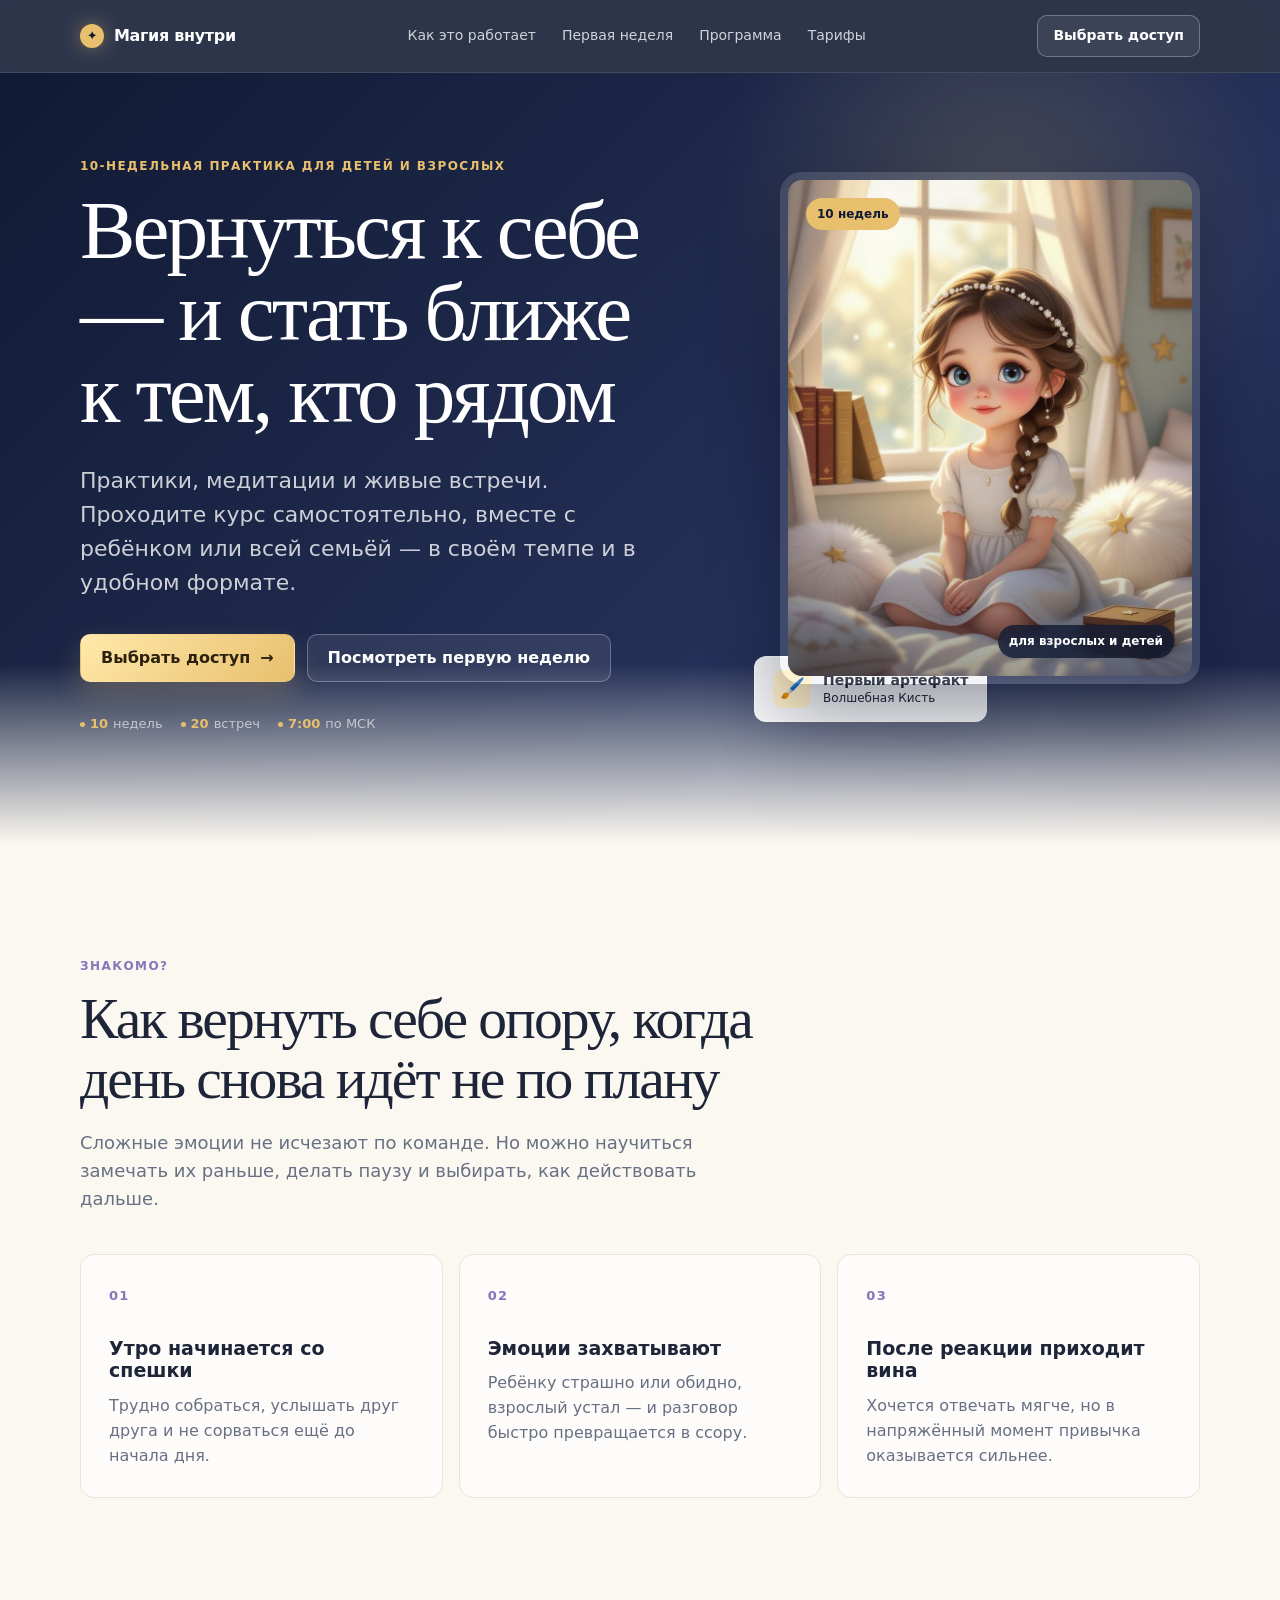
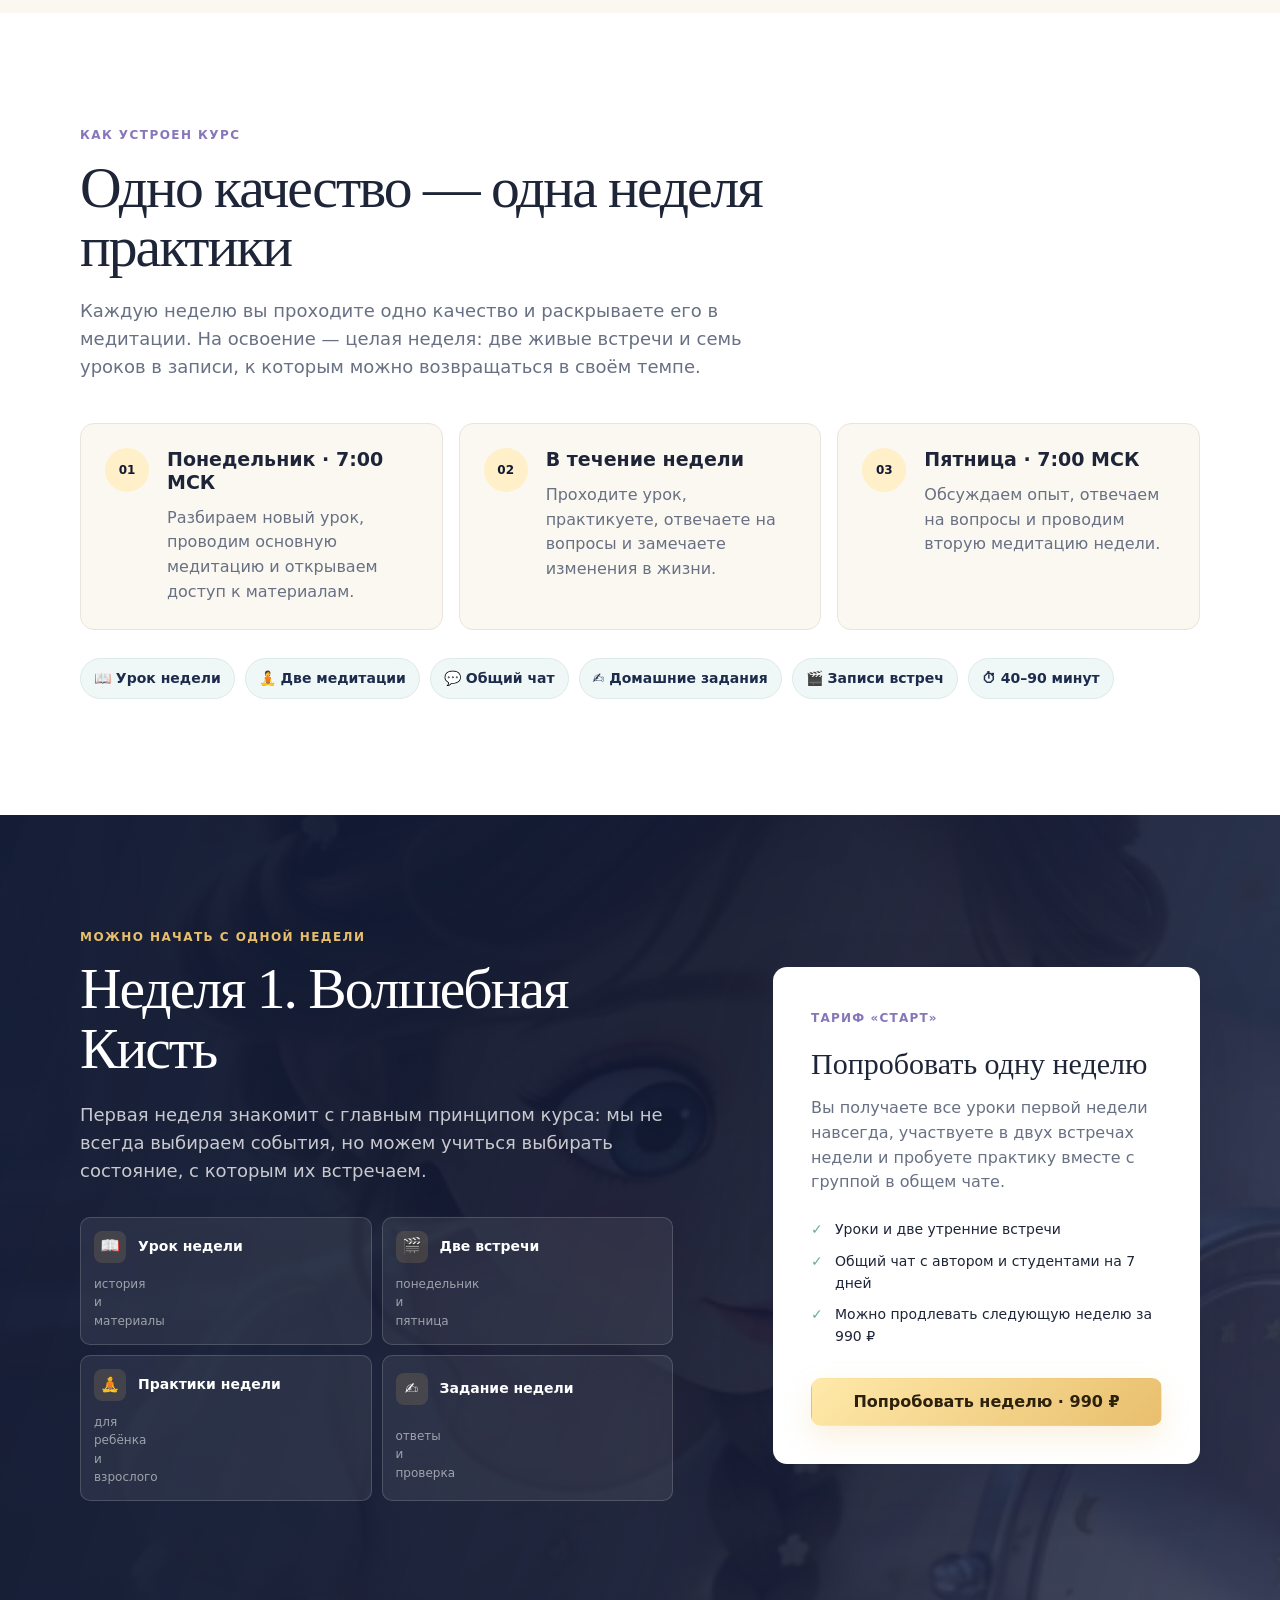
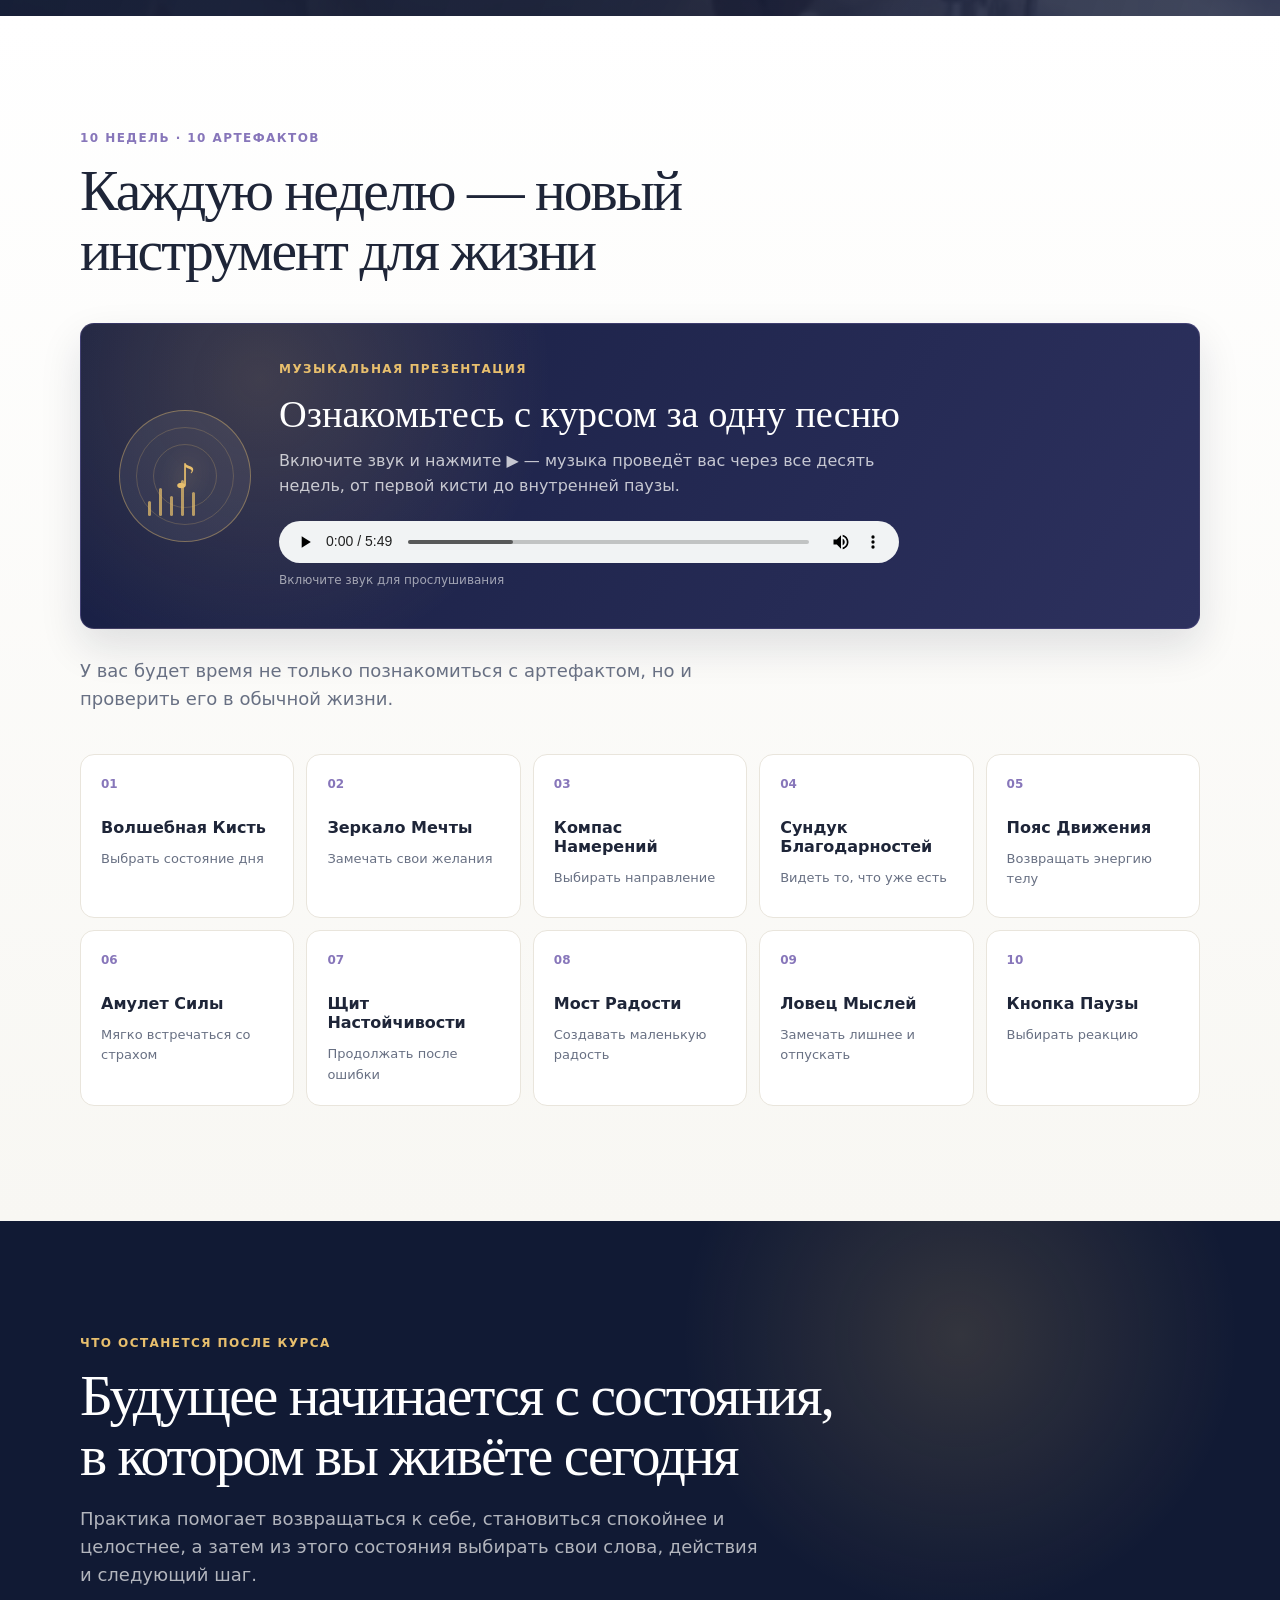
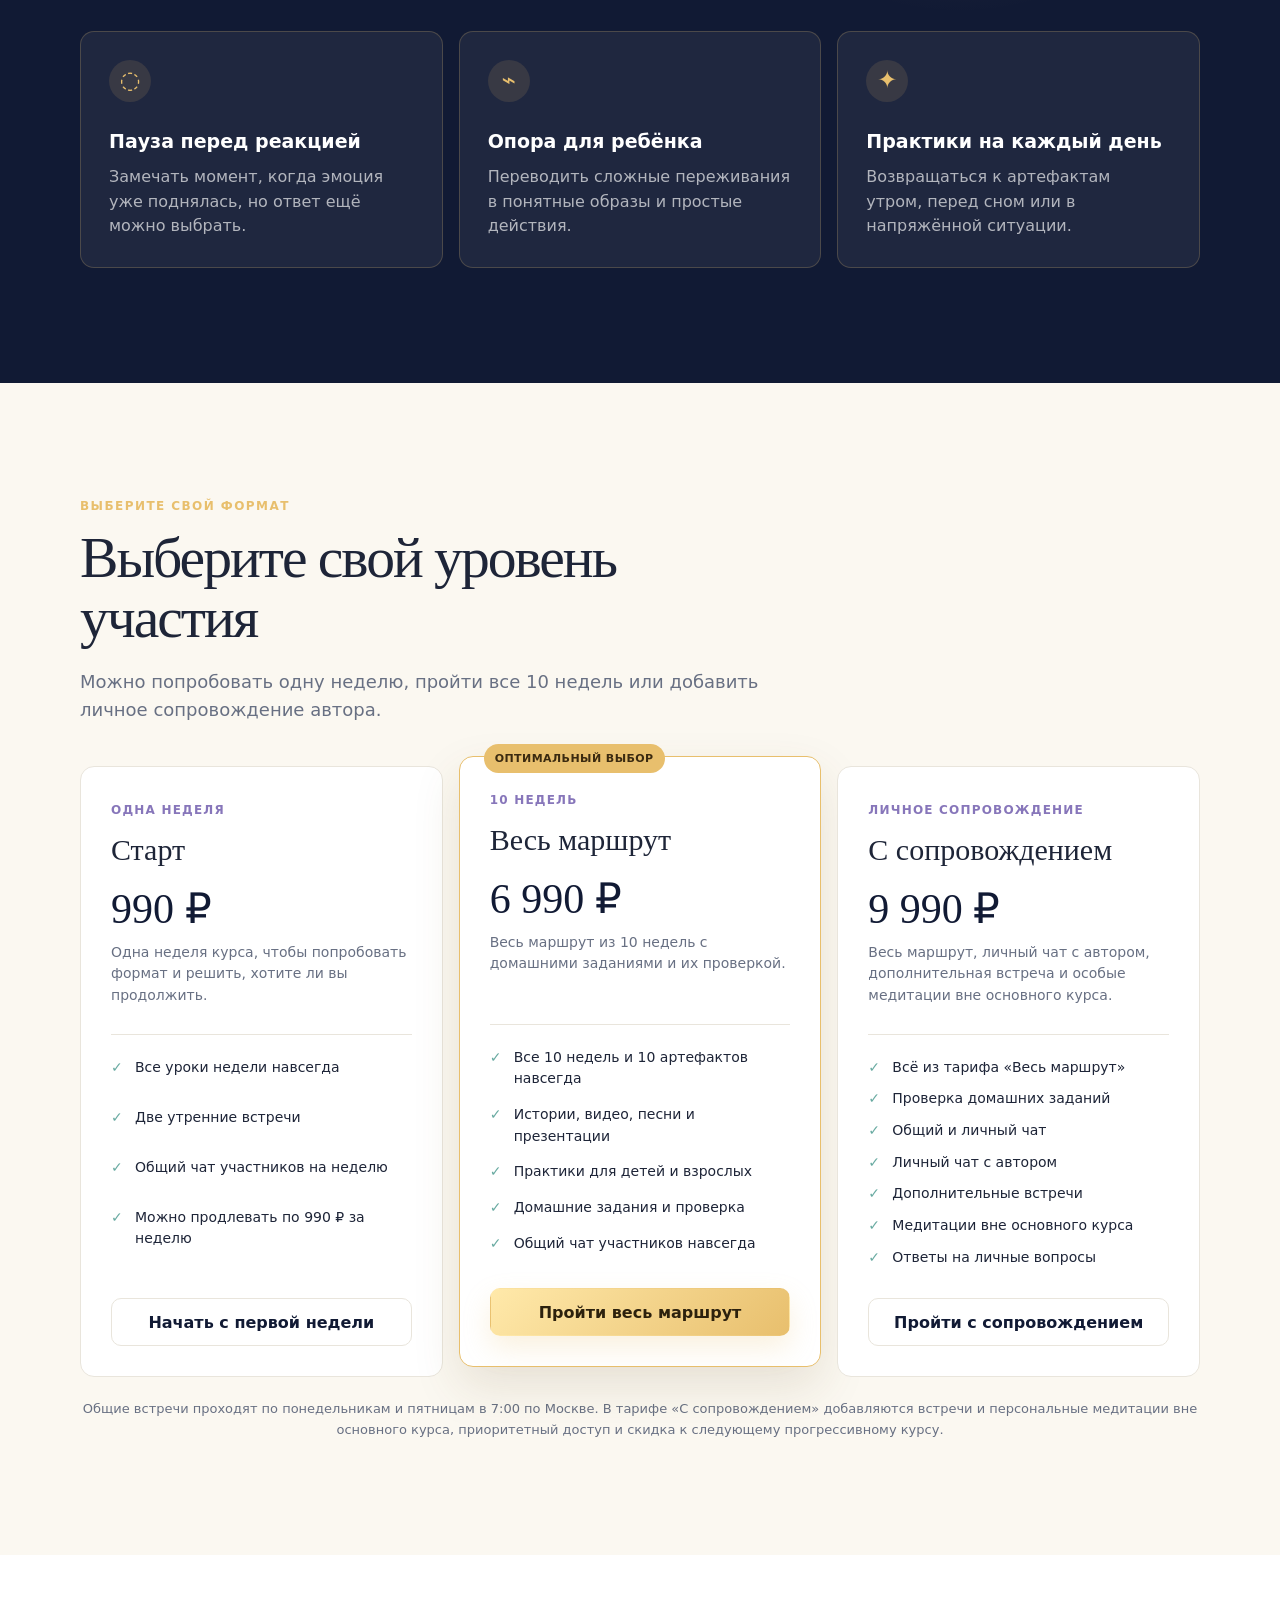
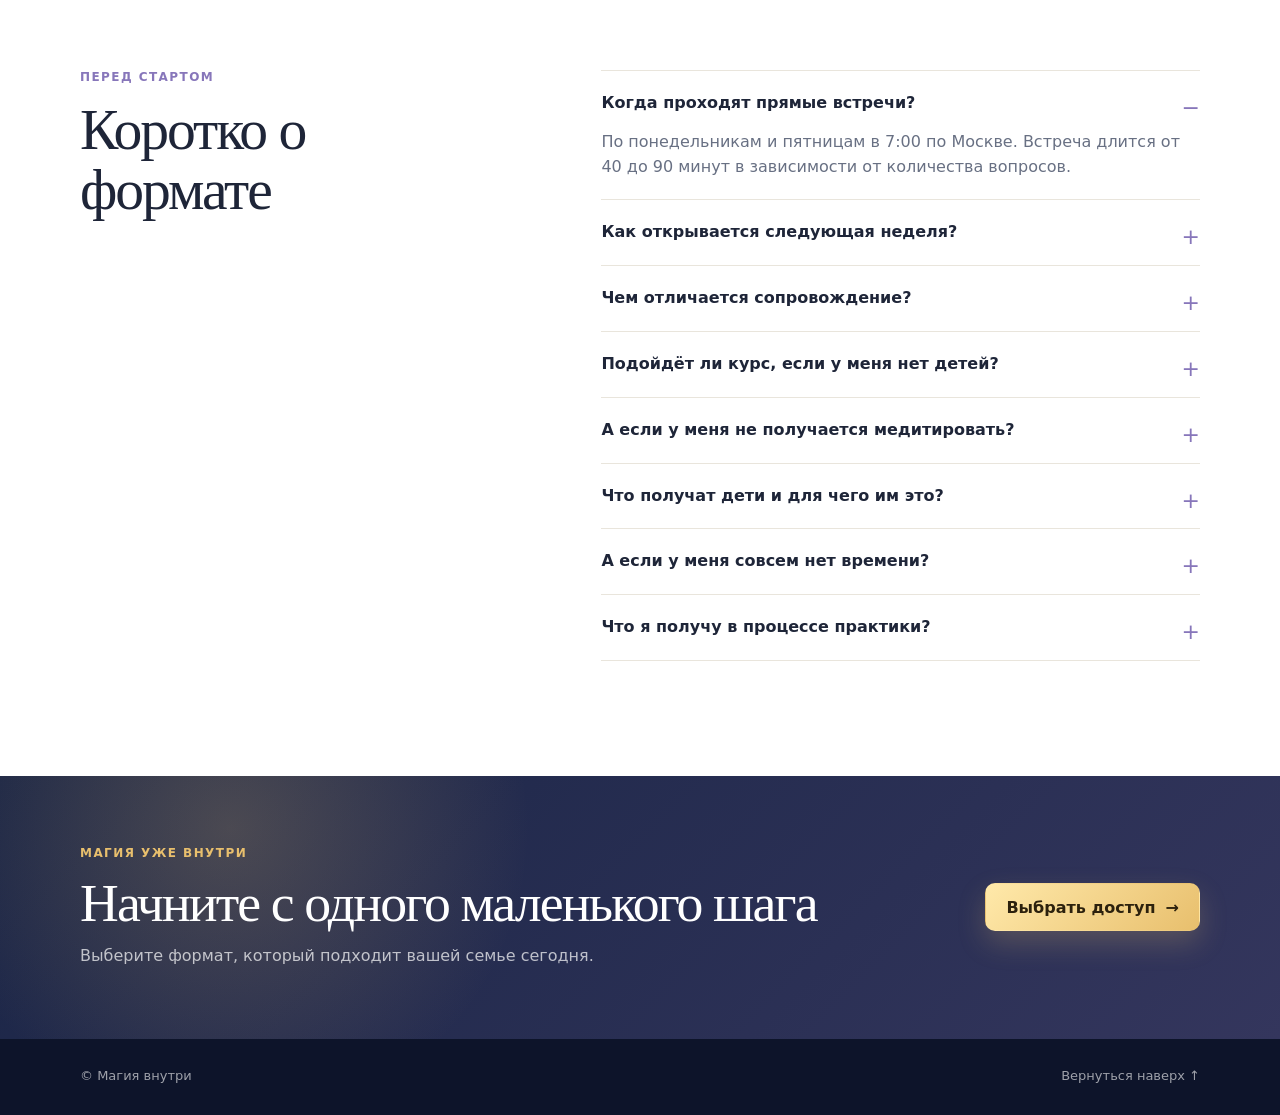
==== commit 7abb2889: "Add files via upload" ====
--- a/lend2.html
+++ b/lend2.html
@@ -178,8 +178,26 @@
           <div class="section-heading">
             <p class="eyebrow eyebrow-dark">10 недель · 10 артефактов</p>
             <h2 id="program-title">Каждую неделю — новый инструмент для жизни</h2>
-            <p>У вас будет время не только познакомиться с артефактом, но и проверить его в обычной жизни.</p>
-          </div>
+          </div>
+
+          <div class="course-music-card">
+            <div class="course-music-art" aria-hidden="true">
+              <span>♪</span>
+              <i></i><i></i><i></i><i></i><i></i>
+            </div>
+            <div class="course-music-copy">
+              <p class="eyebrow eyebrow-dark">Музыкальная презентация</p>
+              <h3>Ознакомьтесь с курсом за одну песню</h3>
+              <p>Включите звук и нажмите ▶ — музыка проведёт вас через все десять недель, от первой кисти до внутренней паузы.</p>
+              <audio class="course-music-player" controls preload="metadata" aria-label="Музыкальная презентация курса «Магия внутри»">
+                <source src="present.mp3" type="audio/mpeg" />
+                Ваш браузер не поддерживает воспроизведение аудио.
+              </audio>
+              <small>Включите звук для прослушивания</small>
+            </div>
+          </div>
+
+          <p class="program-section-intro">У вас будет время не только познакомиться с артефактом, но и проверить его в обычной жизни.</p>
 
           <div class="program-grid">
             <article><span>01</span><h3>Волшебная Кисть</h3><p>Выбрать состояние дня</p></article>
--- a/styles-lend2.css
+++ b/styles-lend2.css
@@ -191,6 +191,96 @@
 .program-grid h3 { font-size: 16px; }
 .program-grid p { font-size: 13px; }
 
+.course-music-card {
+  display: grid;
+  grid-template-columns: 132px minmax(0, 1fr);
+  align-items: center;
+  gap: 28px;
+  margin: 0 0 46px;
+  padding: clamp(24px, 4vw, 38px);
+  color: white;
+  border: 1px solid rgba(135, 118, 186, .26);
+  border-radius: var(--radius);
+  background:
+    radial-gradient(circle at 16% 18%, rgba(232, 191, 109, .18), transparent 30%),
+    linear-gradient(120deg, #171e42, #2d315e);
+  box-shadow: 0 18px 42px rgba(20, 27, 51, .12);
+}
+.course-music-art {
+  position: relative;
+  display: grid;
+  place-items: center;
+  width: 132px;
+  height: 132px;
+  overflow: hidden;
+  border: 1px solid rgba(232, 191, 109, .42);
+  border-radius: 50%;
+  background: rgba(255, 255, 255, .06);
+}
+.course-music-art::before,
+.course-music-art::after {
+  position: absolute;
+  content: "";
+  border: 1px solid rgba(232, 191, 109, .22);
+  border-radius: 50%;
+}
+.course-music-art::before { inset: 16px; }
+.course-music-art::after { inset: 33px; }
+.course-music-art span {
+  position: relative;
+  z-index: 1;
+  color: var(--gold);
+  font-size: 34px;
+  line-height: 1;
+  text-shadow: 0 0 22px rgba(232, 191, 109, .7);
+}
+.course-music-art i {
+  position: absolute;
+  bottom: 25px;
+  width: 3px;
+  border-radius: 999px;
+  background: var(--gold);
+  opacity: .72;
+}
+.course-music-art i:nth-of-type(1) { left: 28px; height: 15px; }
+.course-music-art i:nth-of-type(2) { left: 39px; height: 28px; }
+.course-music-art i:nth-of-type(3) { left: 50px; height: 20px; }
+.course-music-art i:nth-of-type(4) { left: 61px; height: 36px; }
+.course-music-art i:nth-of-type(5) { left: 72px; height: 24px; }
+.course-music-copy { min-width: 0; }
+.course-music-copy .eyebrow { color: var(--gold); }
+.course-music-copy h3 {
+  margin-top: 8px;
+  color: white;
+  font-family: Georgia, "Times New Roman", serif;
+  font-size: clamp(28px, 3vw, 40px);
+  font-weight: 500;
+}
+.course-music-copy > p:not(.eyebrow) {
+  max-width: 650px;
+  margin-top: 12px;
+  color: rgba(255, 255, 255, .74);
+}
+.course-music-player {
+  display: block;
+  width: min(100%, 620px);
+  height: 42px;
+  margin-top: 22px;
+  accent-color: var(--gold);
+}
+.course-music-copy small {
+  display: block;
+  margin-top: 8px;
+  color: rgba(255, 255, 255, .58);
+  font-size: 12px;
+}
+.program-section-intro {
+  max-width: 680px;
+  margin: -18px 0 42px;
+  color: var(--muted);
+  font-size: 18px;
+}
+
 .results-section { color: white; background: radial-gradient(circle at 75% 15%, rgba(232, 191, 109, .16), transparent 24%), var(--navy); }
 .light-heading h2 { color: white; }
 .light-heading > p:last-child { color: rgba(255, 255, 255, .68); }
@@ -235,6 +325,11 @@
   .program-grid { grid-template-columns: repeat(3, 1fr); }
   .pricing-grid { grid-template-columns: 1fr; max-width: 560px; }
   .price-card-featured { transform: none; order: -1; }
+  .course-music-card { grid-template-columns: 96px minmax(0, 1fr); gap: 22px; }
+  .course-music-art { width: 96px; height: 96px; }
+  .course-music-art::before { inset: 12px; }
+  .course-music-art::after { inset: 25px; }
+  .course-music-art span { font-size: 28px; }
 }
 
 @media (max-width: 700px) {
@@ -249,6 +344,8 @@
   .program-grid { grid-template-columns: repeat(2, 1fr); }
   .day-list { grid-template-columns: 1fr; }
   .final-cta-inner { align-items: flex-start; flex-direction: column; }
+  .course-music-card { grid-template-columns: 1fr; }
+  .course-music-art { width: 104px; height: 104px; }
 }
 
 @media (max-width: 430px) {
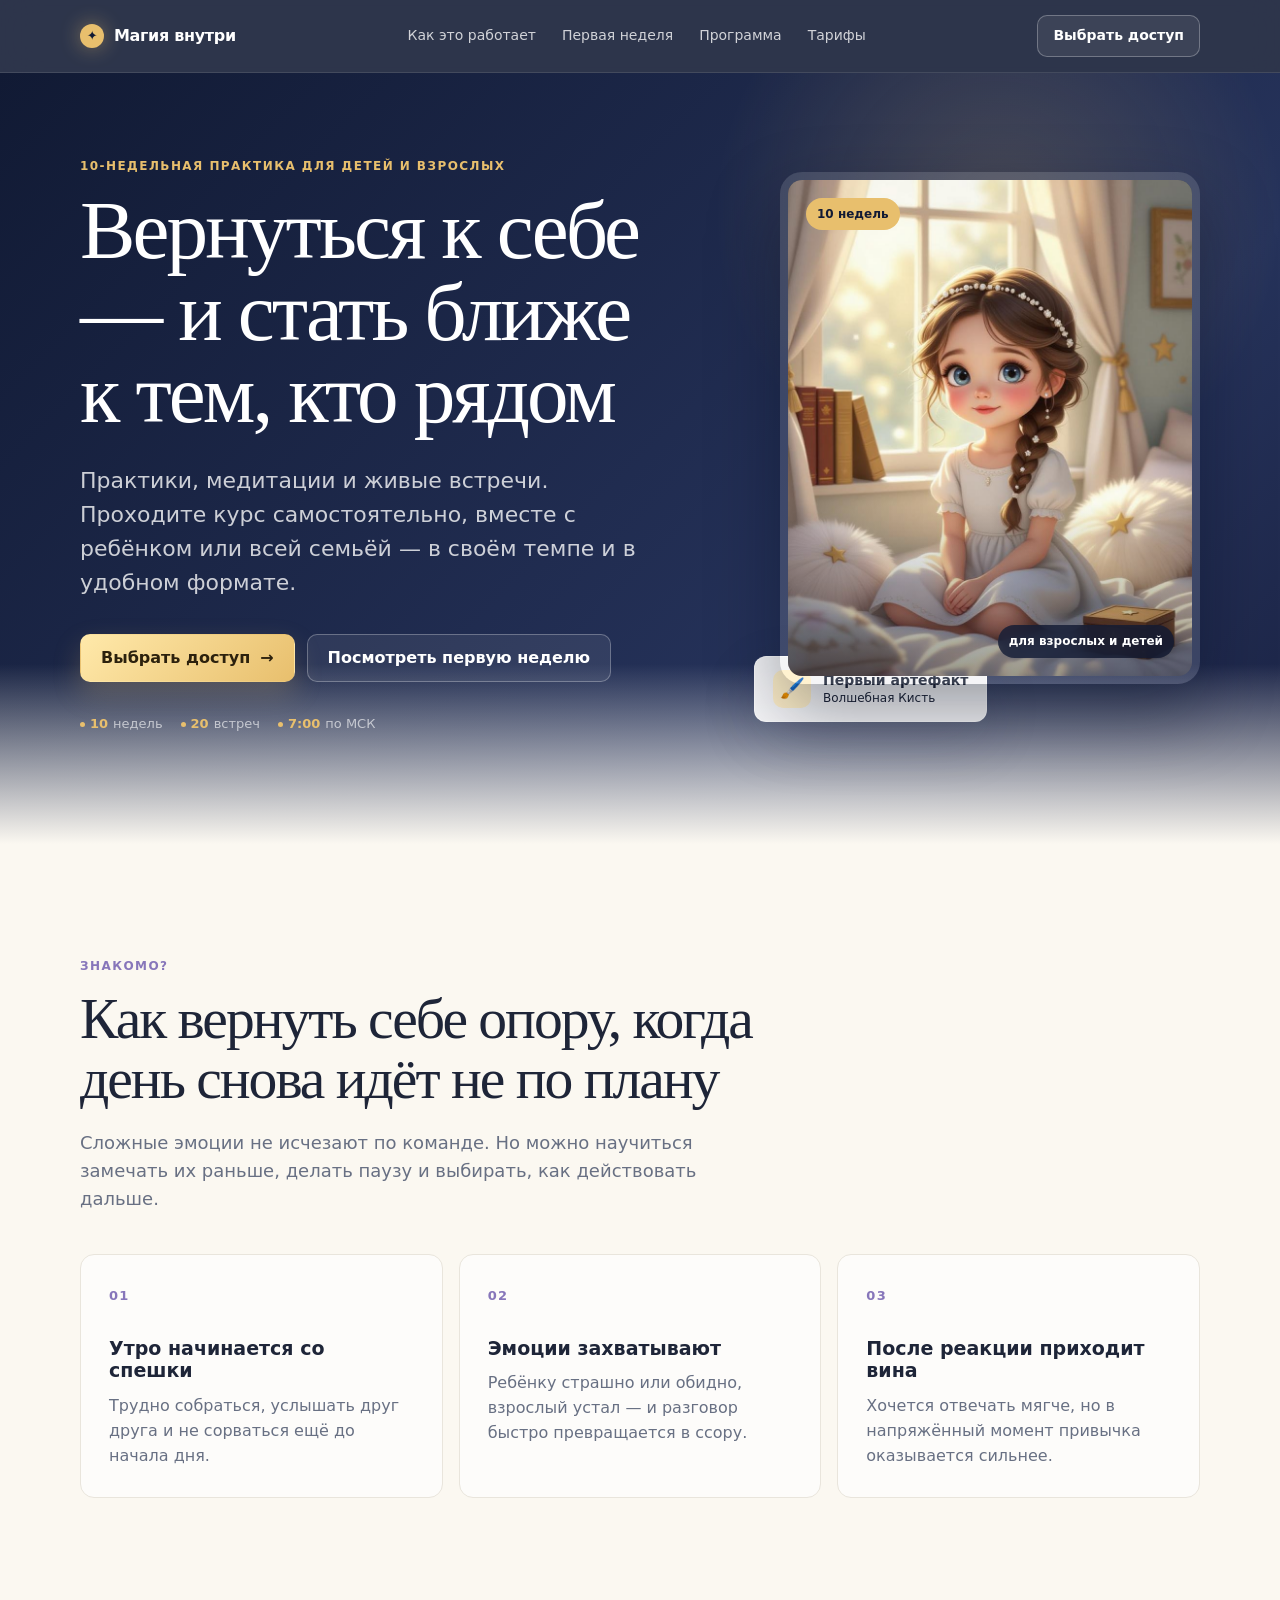
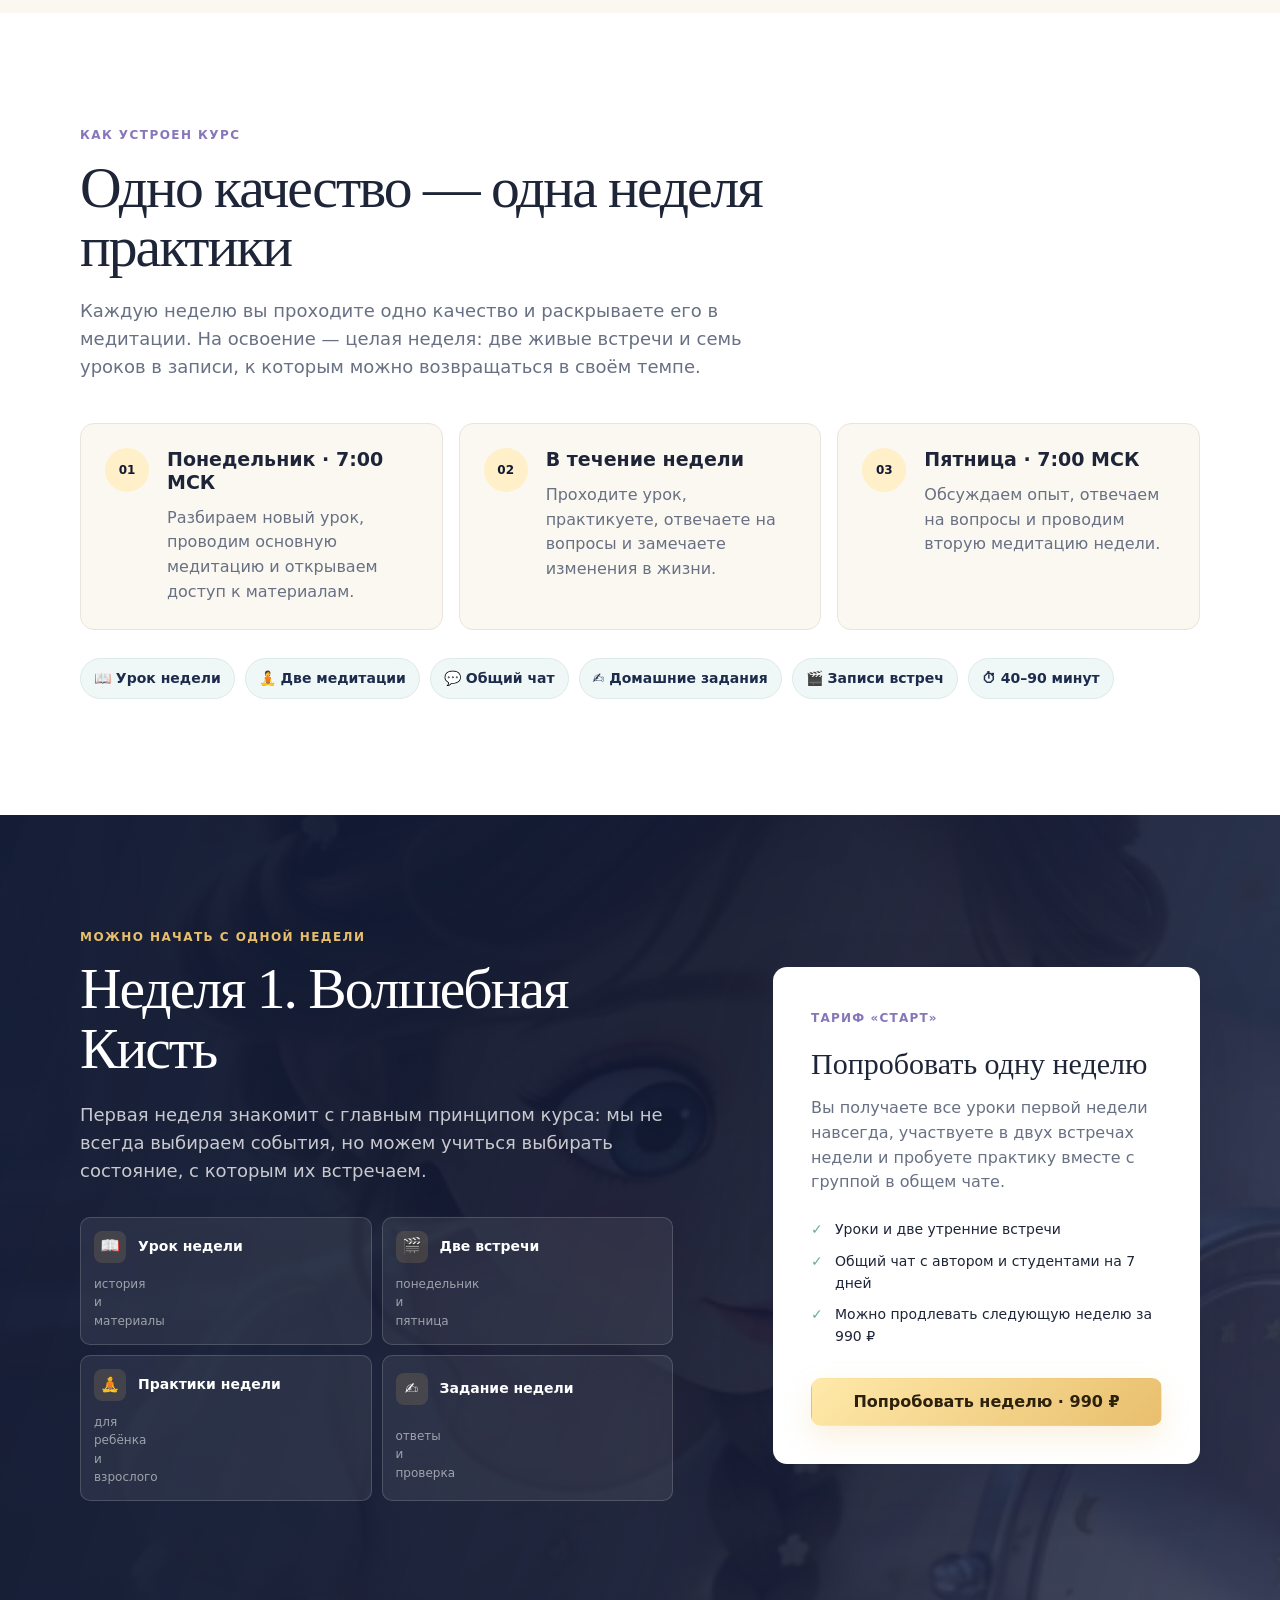
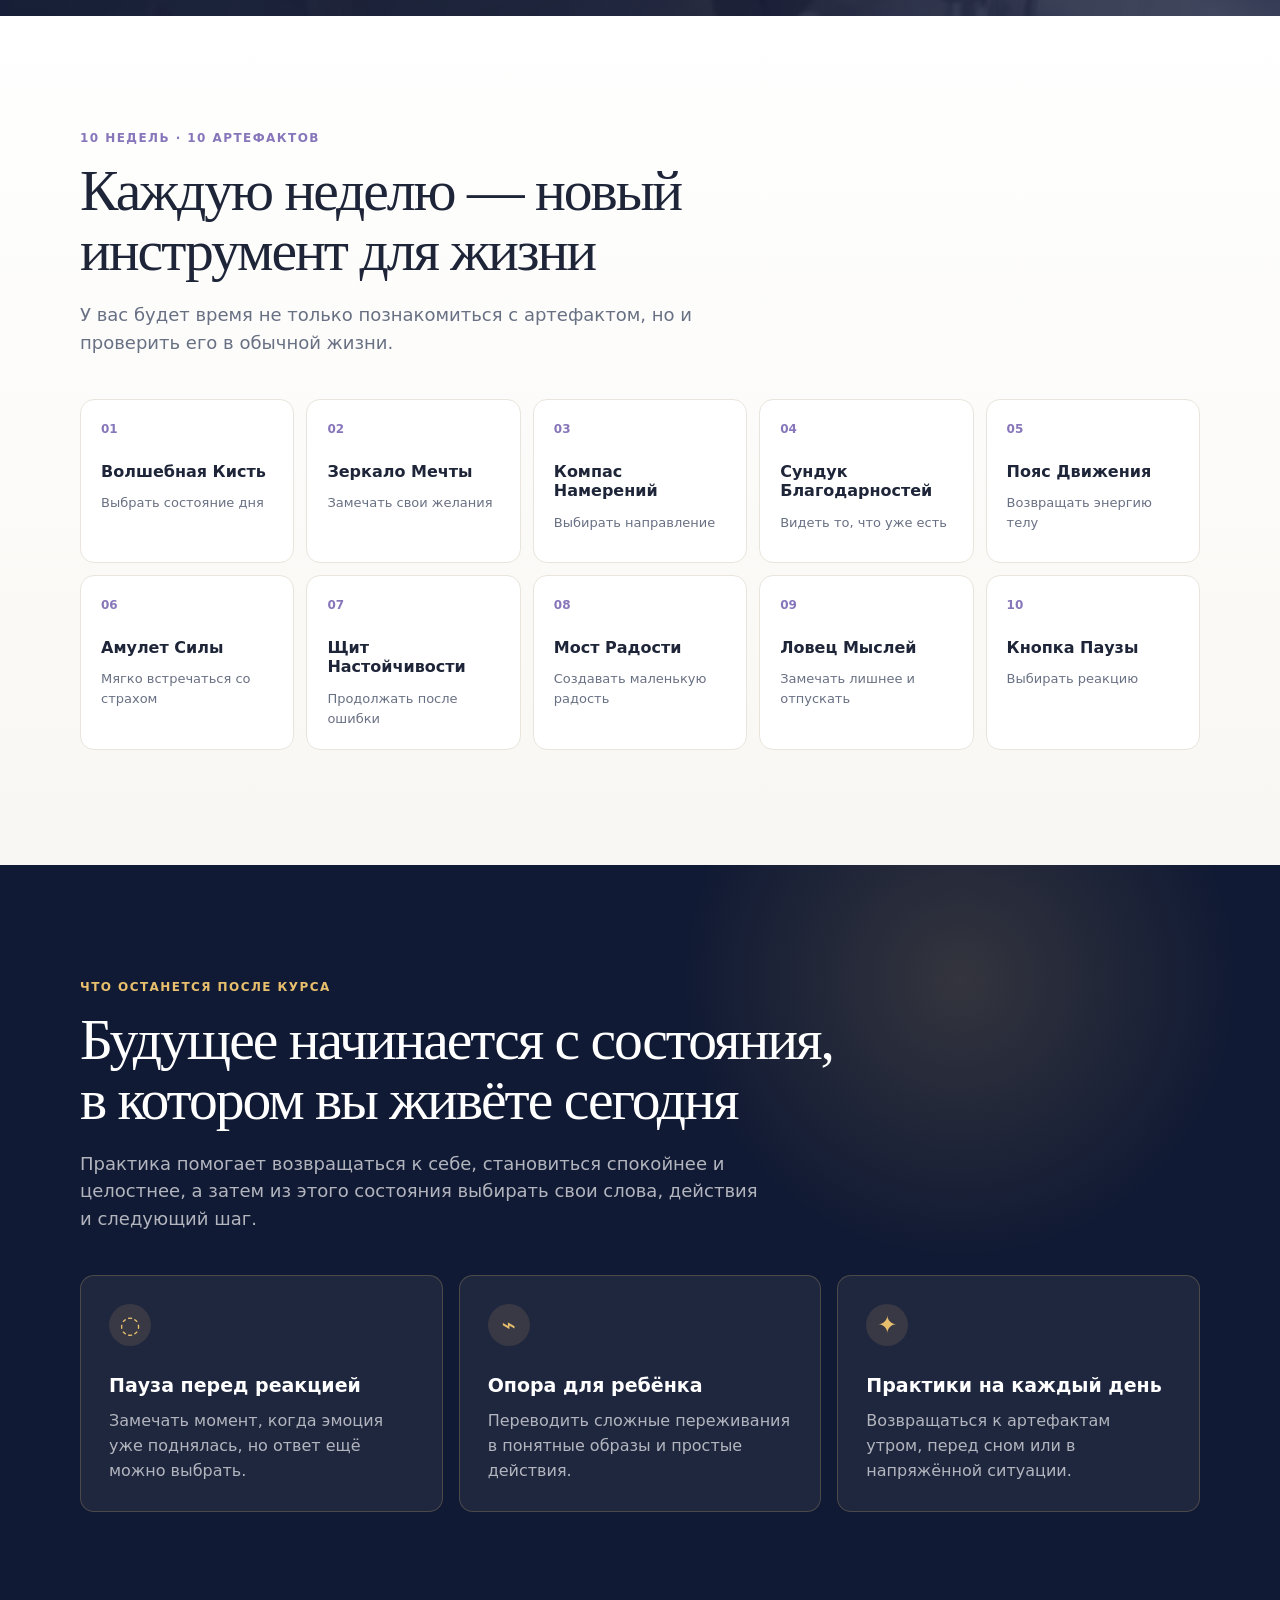
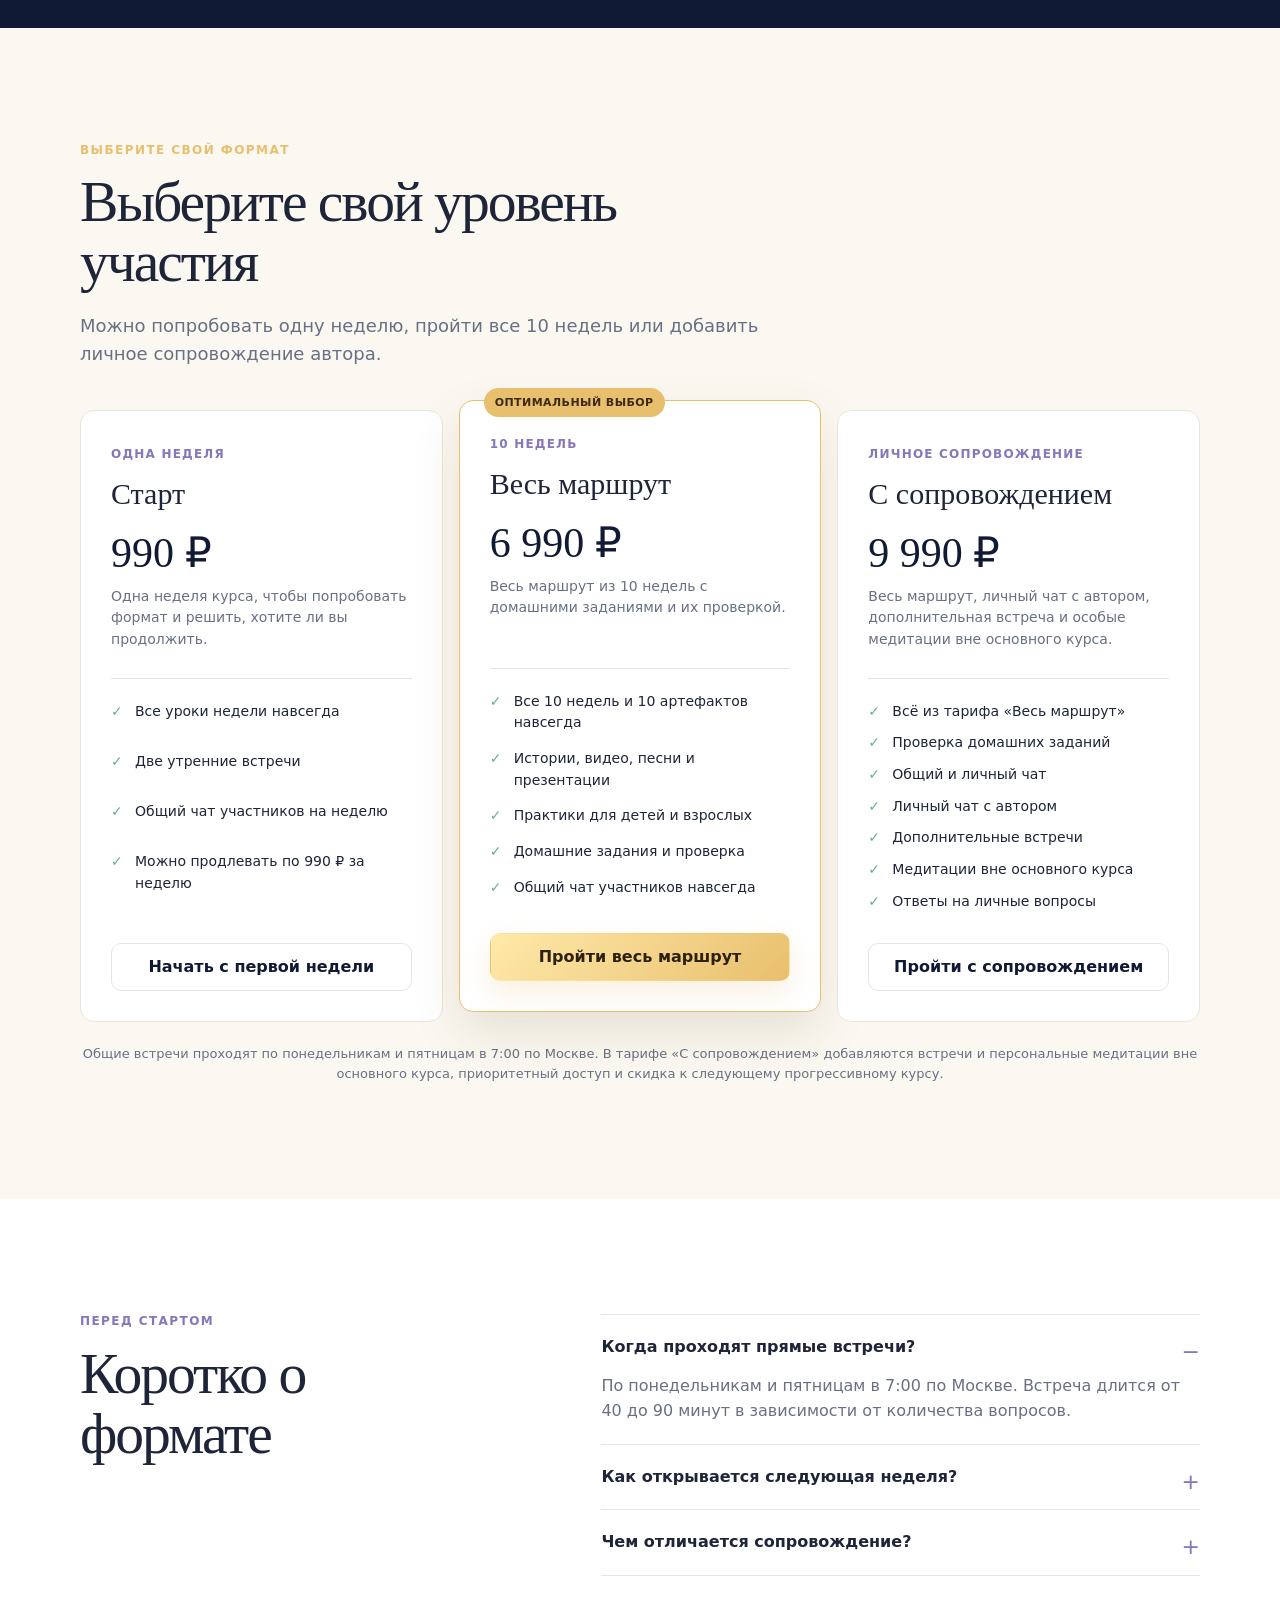
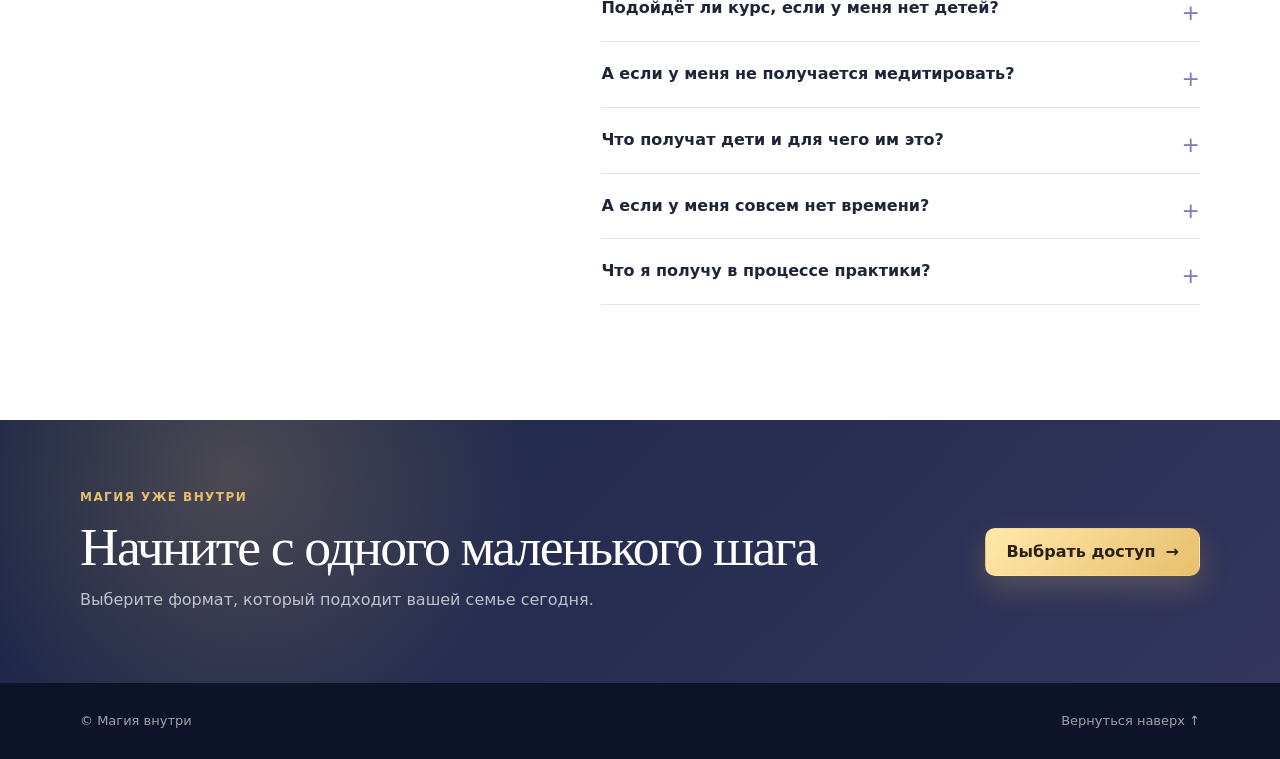
==== commit 2078a976: "Add files via upload" ====
--- a/lend2.html
+++ b/lend2.html
@@ -8,6 +8,10 @@
       name="description"
       content="10-недельная практика для детей и взрослых: медитации, живые встречи и практики для самостоятельного прохождения, занятий с ребёнком или всей семьёй."
     />
+    <meta name="theme-color" content="#11162f" />
+    <link rel="icon" href="assets/favicon.ico" sizes="any" />
+    <link rel="icon" type="image/png" sizes="32x32" href="assets/favicon-32.png" />
+    <link rel="apple-touch-icon" sizes="180x180" href="assets/apple-touch-icon.png" />
     <link rel="stylesheet" href="styles-lend2.css" />
   </head>
   <body>
@@ -178,26 +182,8 @@
           <div class="section-heading">
             <p class="eyebrow eyebrow-dark">10 недель · 10 артефактов</p>
             <h2 id="program-title">Каждую неделю — новый инструмент для жизни</h2>
-          </div>
-
-          <div class="course-music-card">
-            <div class="course-music-art" aria-hidden="true">
-              <span>♪</span>
-              <i></i><i></i><i></i><i></i><i></i>
-            </div>
-            <div class="course-music-copy">
-              <p class="eyebrow eyebrow-dark">Музыкальная презентация</p>
-              <h3>Ознакомьтесь с курсом за одну песню</h3>
-              <p>Включите звук и нажмите ▶ — музыка проведёт вас через все десять недель, от первой кисти до внутренней паузы.</p>
-              <audio class="course-music-player" controls preload="metadata" aria-label="Музыкальная презентация курса «Магия внутри»">
-                <source src="present.mp3" type="audio/mpeg" />
-                Ваш браузер не поддерживает воспроизведение аудио.
-              </audio>
-              <small>Включите звук для прослушивания</small>
-            </div>
-          </div>
-
-          <p class="program-section-intro">У вас будет время не только познакомиться с артефактом, но и проверить его в обычной жизни.</p>
+            <p>У вас будет время не только познакомиться с артефактом, но и проверить его в обычной жизни.</p>
+          </div>
 
           <div class="program-grid">
             <article><span>01</span><h3>Волшебная Кисть</h3><p>Выбрать состояние дня</p></article>
--- a/styles-lend2.css
+++ b/styles-lend2.css
@@ -191,96 +191,6 @@
 .program-grid h3 { font-size: 16px; }
 .program-grid p { font-size: 13px; }
 
-.course-music-card {
-  display: grid;
-  grid-template-columns: 132px minmax(0, 1fr);
-  align-items: center;
-  gap: 28px;
-  margin: 0 0 46px;
-  padding: clamp(24px, 4vw, 38px);
-  color: white;
-  border: 1px solid rgba(135, 118, 186, .26);
-  border-radius: var(--radius);
-  background:
-    radial-gradient(circle at 16% 18%, rgba(232, 191, 109, .18), transparent 30%),
-    linear-gradient(120deg, #171e42, #2d315e);
-  box-shadow: 0 18px 42px rgba(20, 27, 51, .12);
-}
-.course-music-art {
-  position: relative;
-  display: grid;
-  place-items: center;
-  width: 132px;
-  height: 132px;
-  overflow: hidden;
-  border: 1px solid rgba(232, 191, 109, .42);
-  border-radius: 50%;
-  background: rgba(255, 255, 255, .06);
-}
-.course-music-art::before,
-.course-music-art::after {
-  position: absolute;
-  content: "";
-  border: 1px solid rgba(232, 191, 109, .22);
-  border-radius: 50%;
-}
-.course-music-art::before { inset: 16px; }
-.course-music-art::after { inset: 33px; }
-.course-music-art span {
-  position: relative;
-  z-index: 1;
-  color: var(--gold);
-  font-size: 34px;
-  line-height: 1;
-  text-shadow: 0 0 22px rgba(232, 191, 109, .7);
-}
-.course-music-art i {
-  position: absolute;
-  bottom: 25px;
-  width: 3px;
-  border-radius: 999px;
-  background: var(--gold);
-  opacity: .72;
-}
-.course-music-art i:nth-of-type(1) { left: 28px; height: 15px; }
-.course-music-art i:nth-of-type(2) { left: 39px; height: 28px; }
-.course-music-art i:nth-of-type(3) { left: 50px; height: 20px; }
-.course-music-art i:nth-of-type(4) { left: 61px; height: 36px; }
-.course-music-art i:nth-of-type(5) { left: 72px; height: 24px; }
-.course-music-copy { min-width: 0; }
-.course-music-copy .eyebrow { color: var(--gold); }
-.course-music-copy h3 {
-  margin-top: 8px;
-  color: white;
-  font-family: Georgia, "Times New Roman", serif;
-  font-size: clamp(28px, 3vw, 40px);
-  font-weight: 500;
-}
-.course-music-copy > p:not(.eyebrow) {
-  max-width: 650px;
-  margin-top: 12px;
-  color: rgba(255, 255, 255, .74);
-}
-.course-music-player {
-  display: block;
-  width: min(100%, 620px);
-  height: 42px;
-  margin-top: 22px;
-  accent-color: var(--gold);
-}
-.course-music-copy small {
-  display: block;
-  margin-top: 8px;
-  color: rgba(255, 255, 255, .58);
-  font-size: 12px;
-}
-.program-section-intro {
-  max-width: 680px;
-  margin: -18px 0 42px;
-  color: var(--muted);
-  font-size: 18px;
-}
-
 .results-section { color: white; background: radial-gradient(circle at 75% 15%, rgba(232, 191, 109, .16), transparent 24%), var(--navy); }
 .light-heading h2 { color: white; }
 .light-heading > p:last-child { color: rgba(255, 255, 255, .68); }
@@ -325,11 +235,6 @@
   .program-grid { grid-template-columns: repeat(3, 1fr); }
   .pricing-grid { grid-template-columns: 1fr; max-width: 560px; }
   .price-card-featured { transform: none; order: -1; }
-  .course-music-card { grid-template-columns: 96px minmax(0, 1fr); gap: 22px; }
-  .course-music-art { width: 96px; height: 96px; }
-  .course-music-art::before { inset: 12px; }
-  .course-music-art::after { inset: 25px; }
-  .course-music-art span { font-size: 28px; }
 }
 
 @media (max-width: 700px) {
@@ -344,8 +249,6 @@
   .program-grid { grid-template-columns: repeat(2, 1fr); }
   .day-list { grid-template-columns: 1fr; }
   .final-cta-inner { align-items: flex-start; flex-direction: column; }
-  .course-music-card { grid-template-columns: 1fr; }
-  .course-music-art { width: 104px; height: 104px; }
 }
 
 @media (max-width: 430px) {
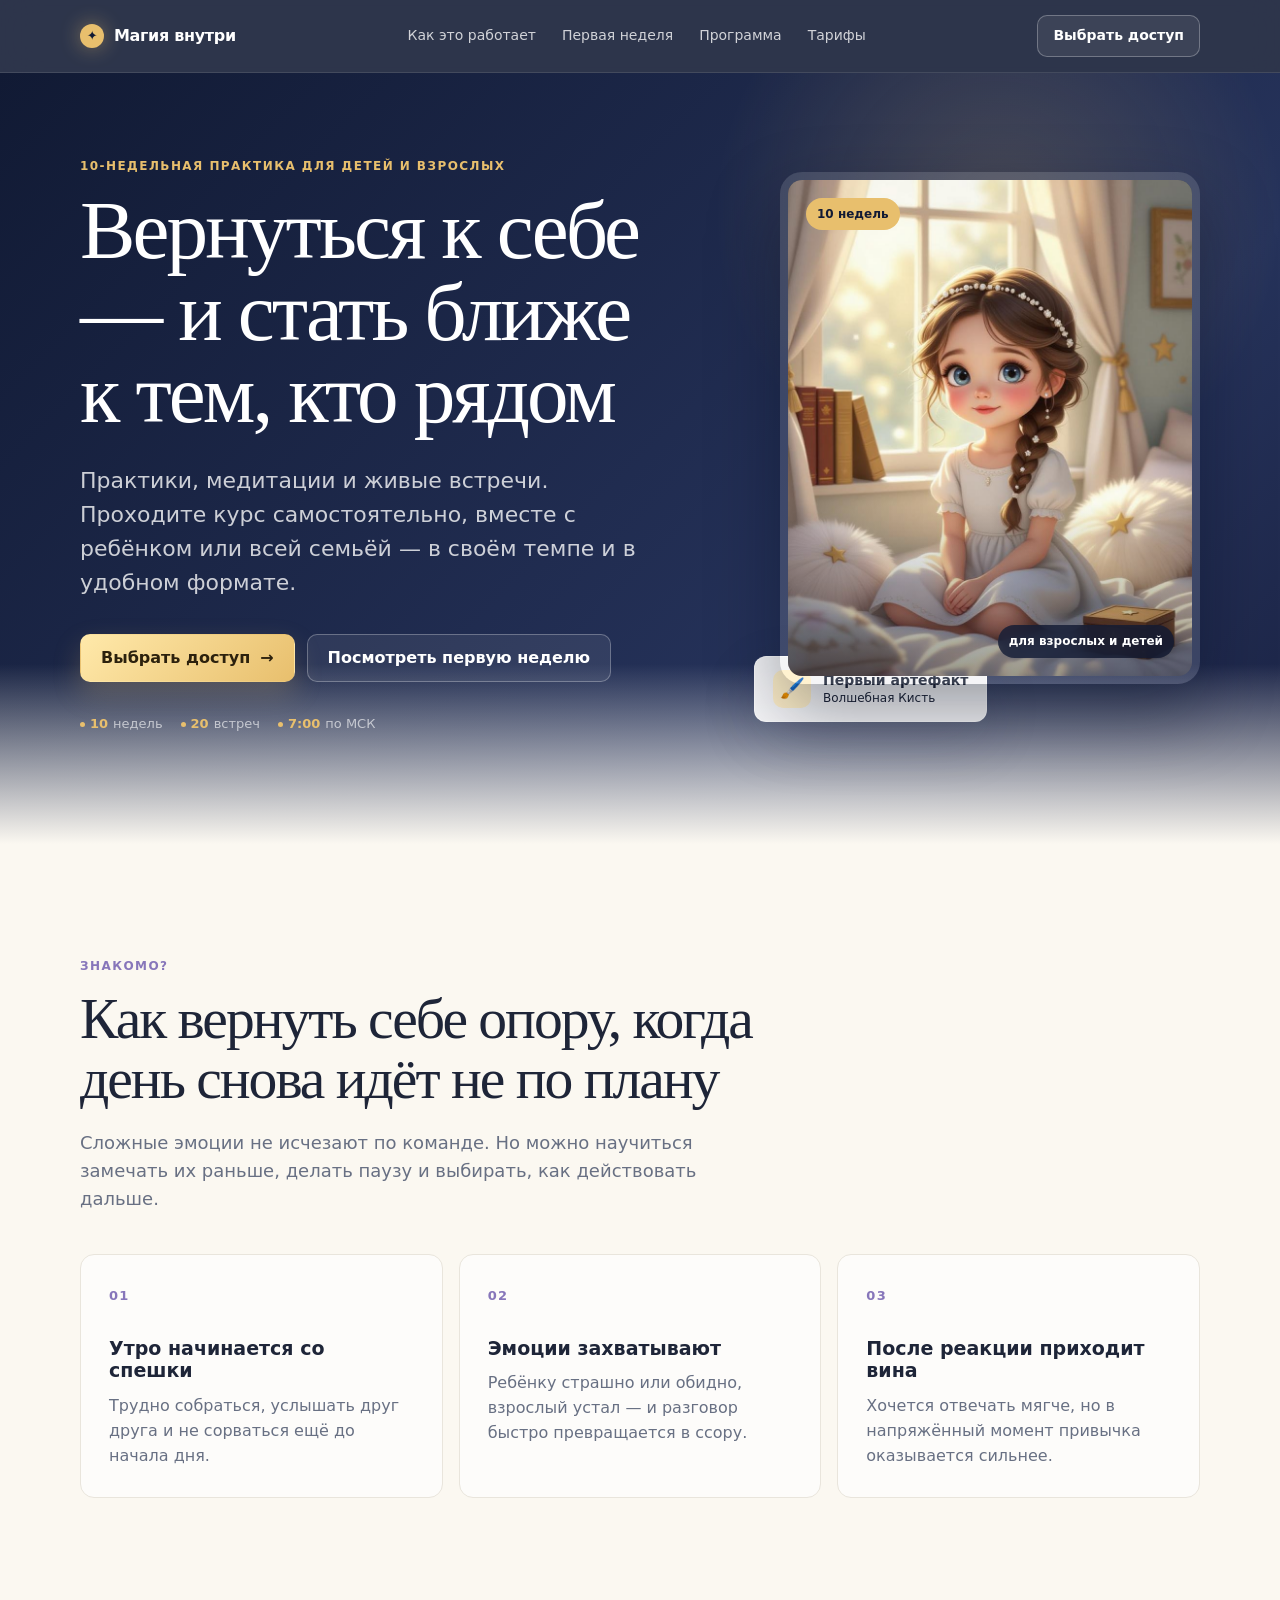
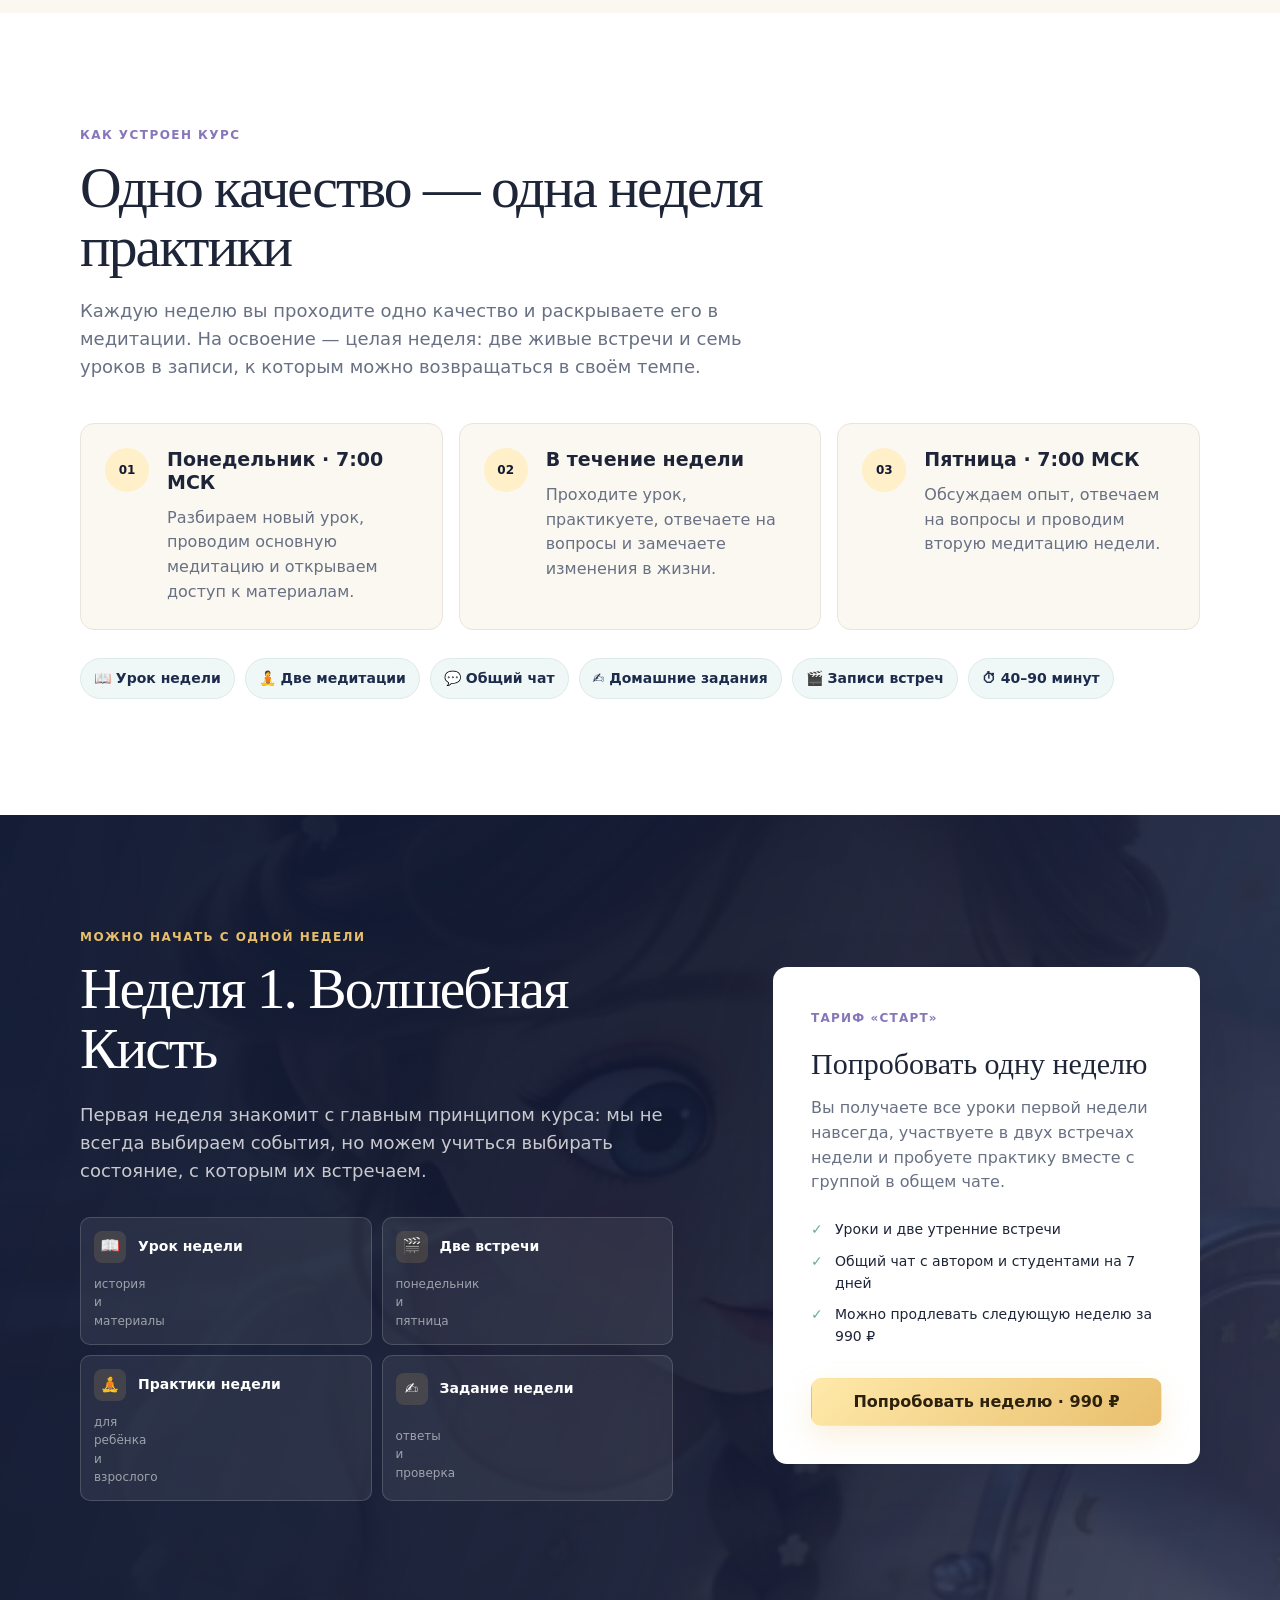
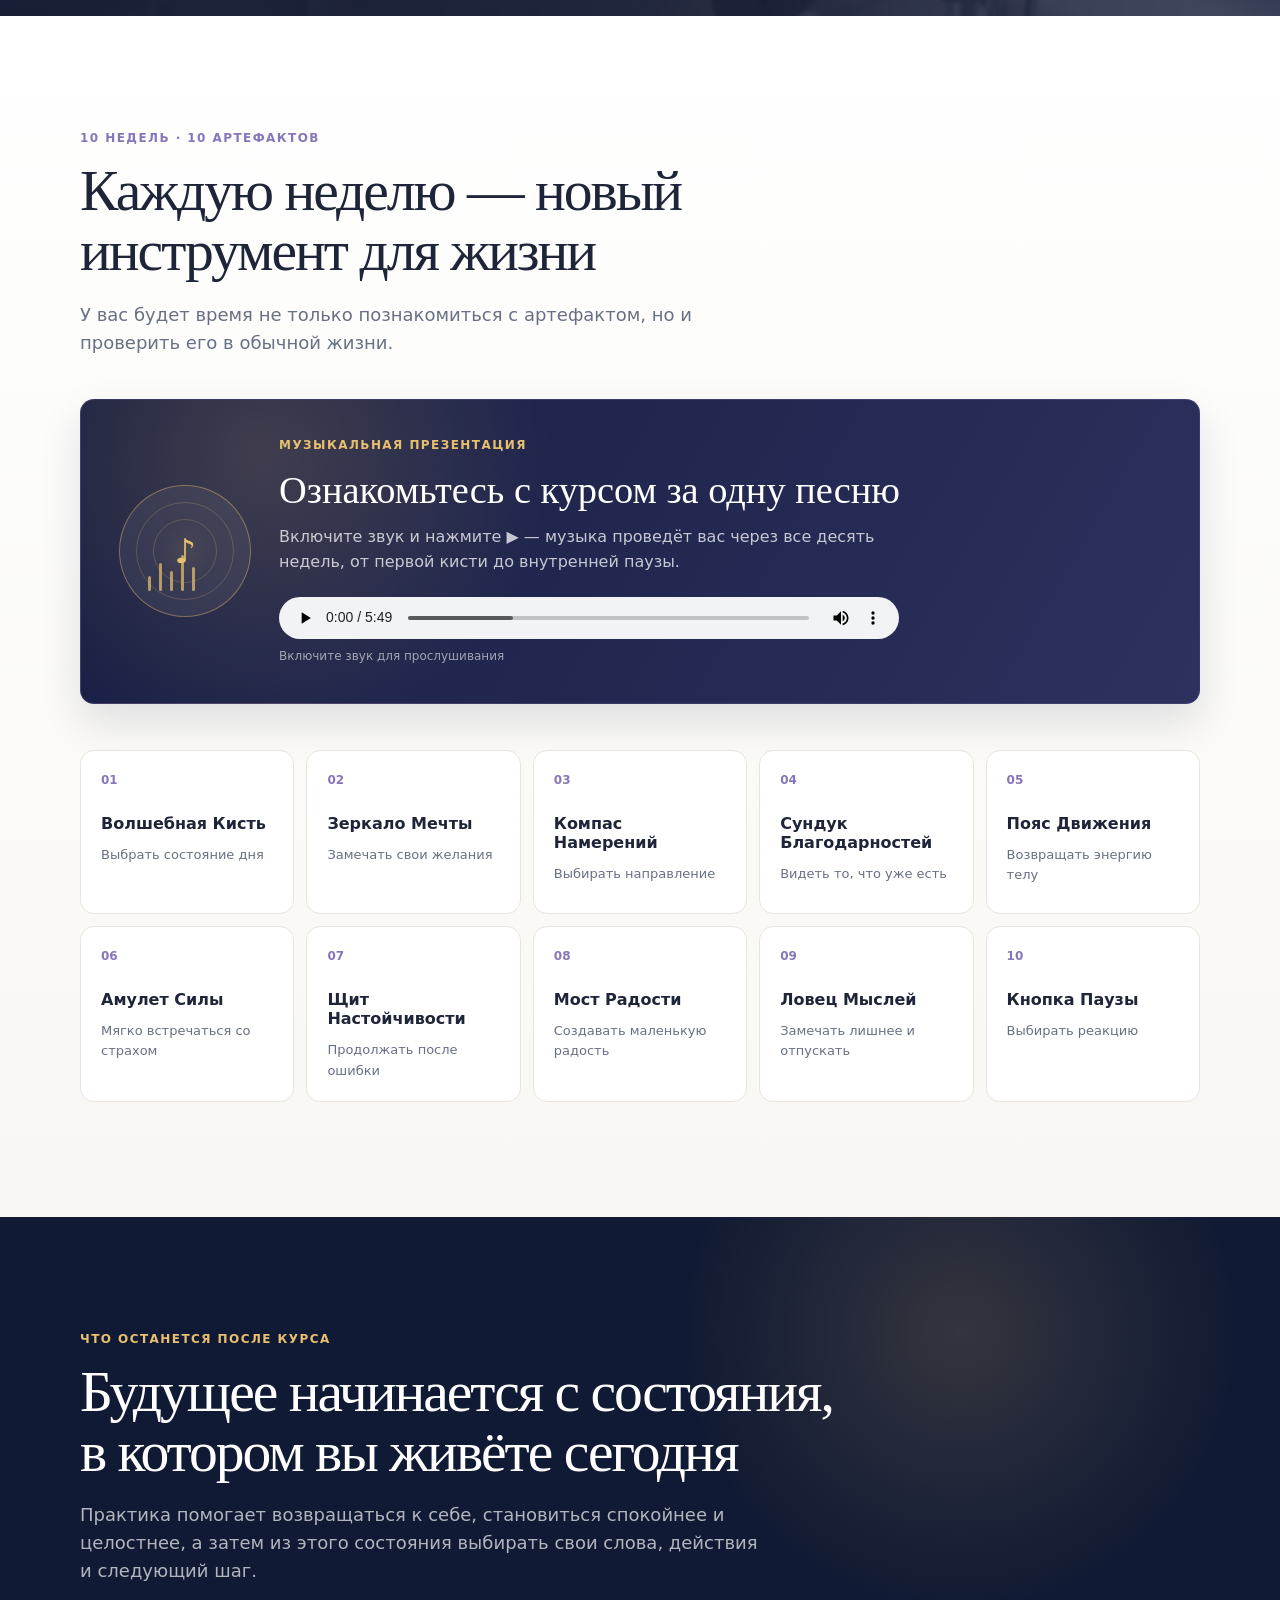
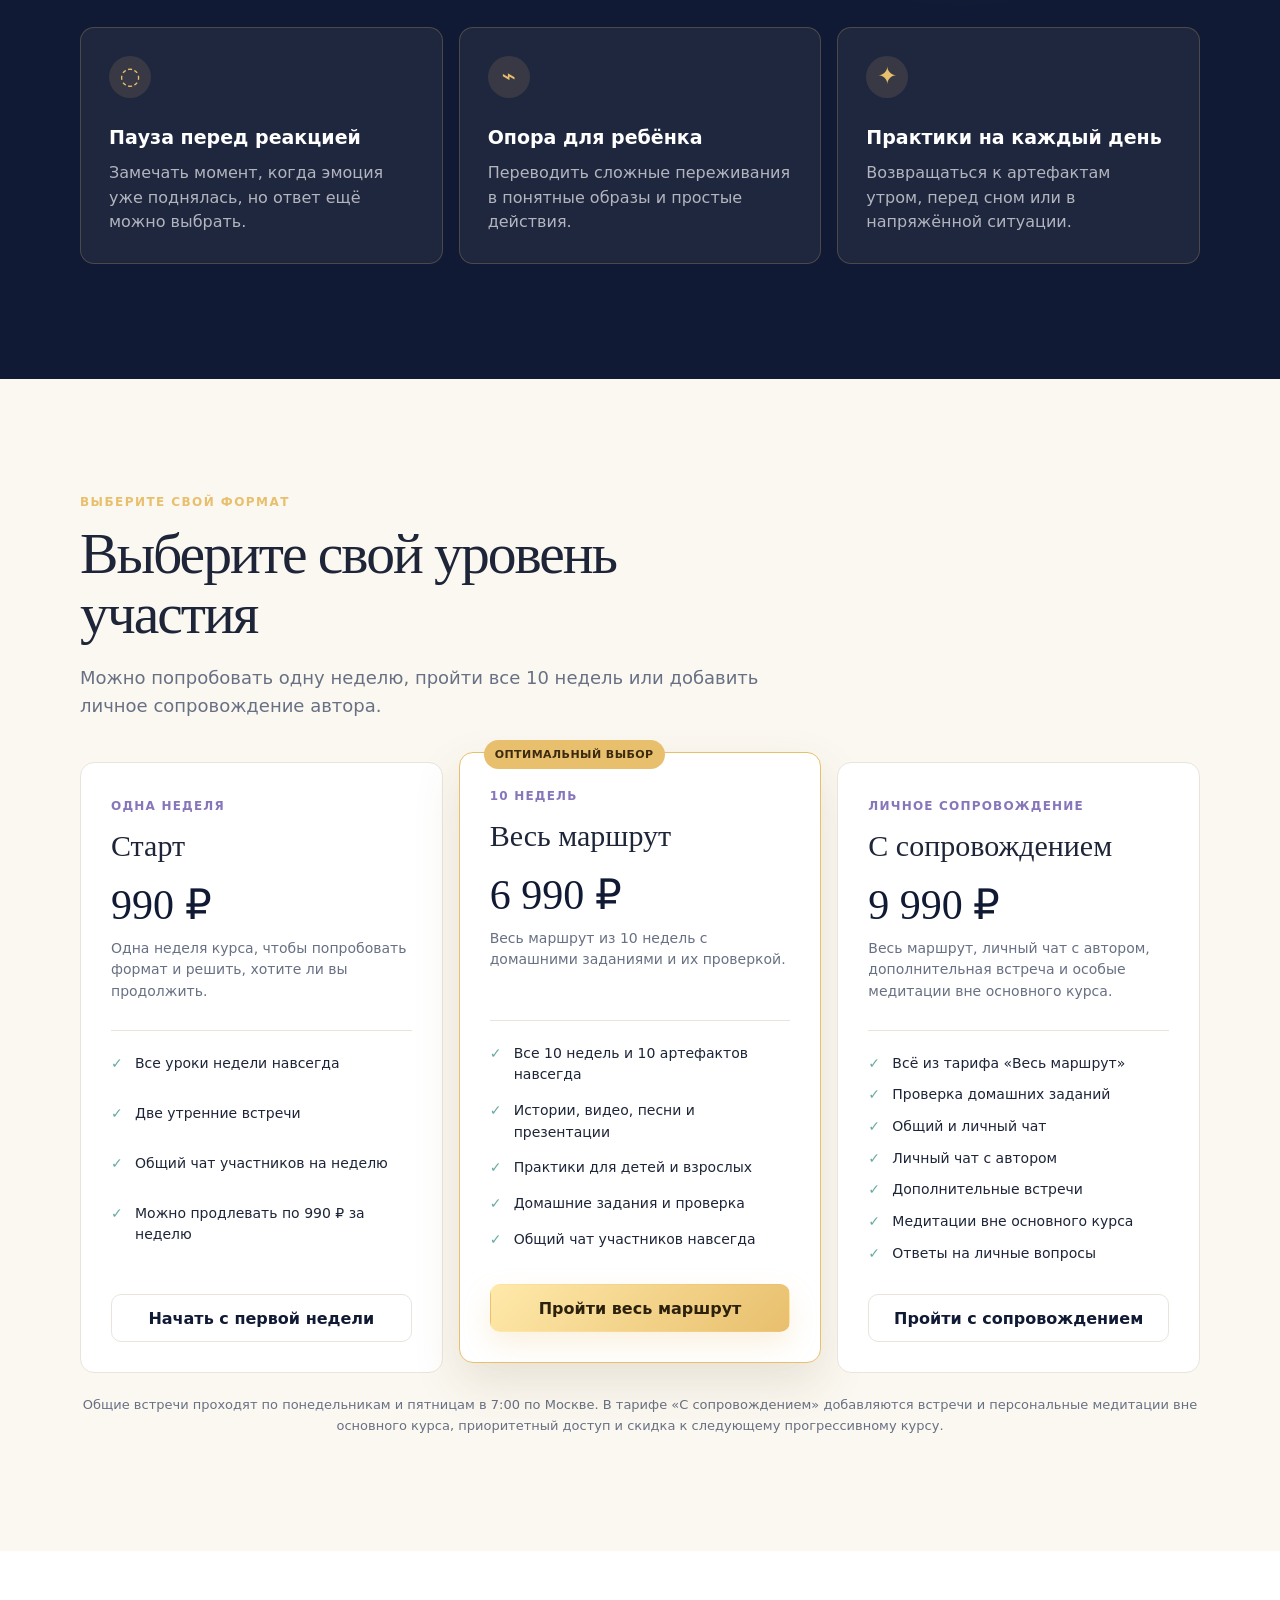
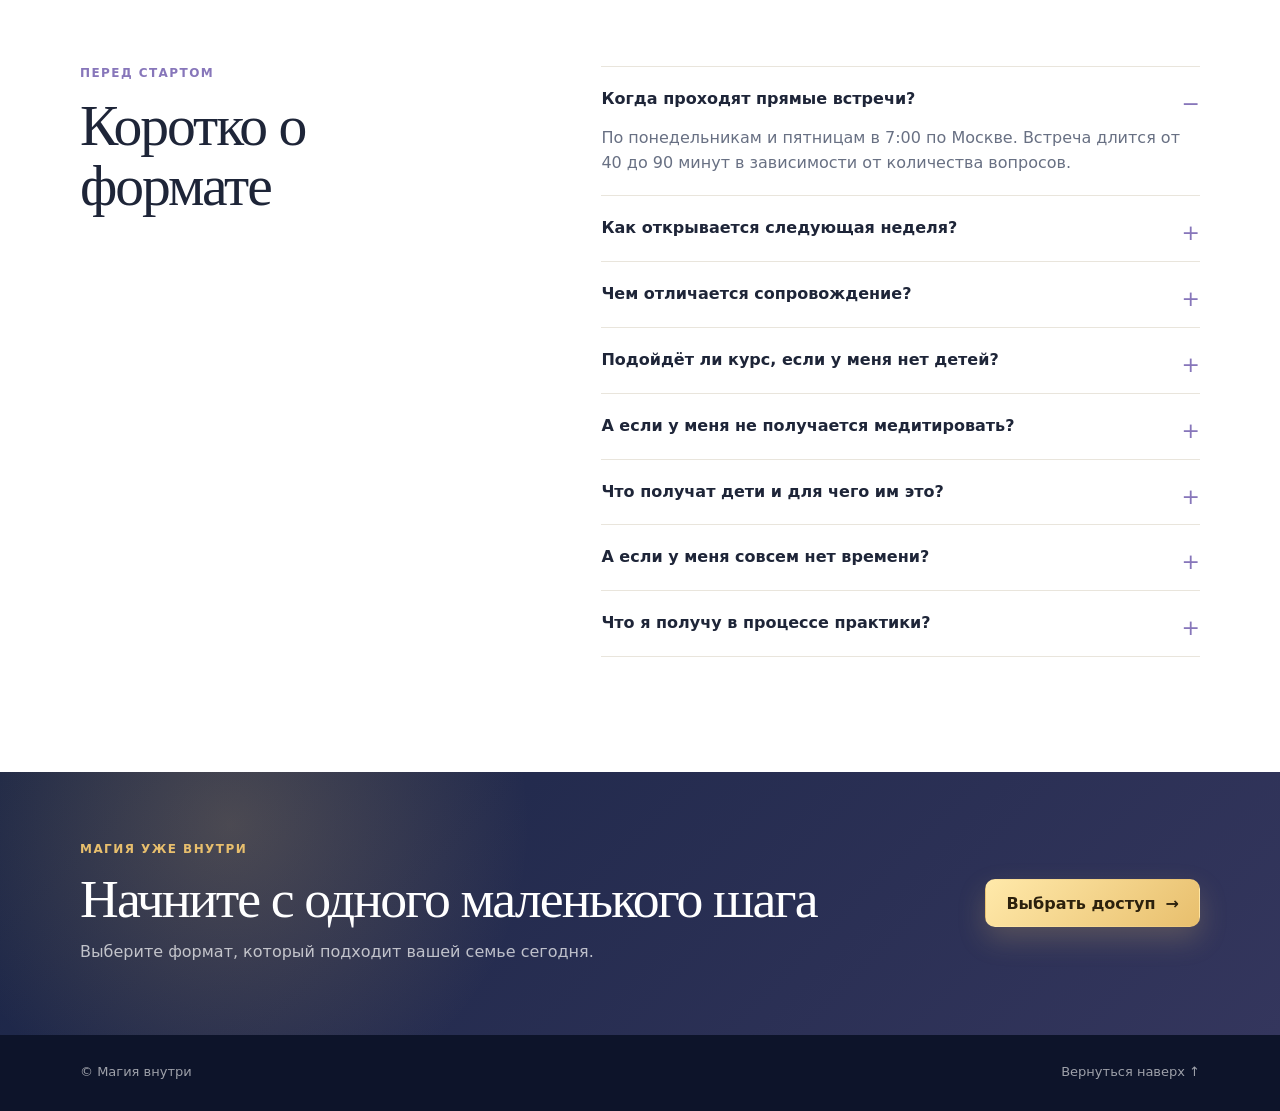
==== commit cccab278: "Add files via upload" ====
--- a/lend2.html
+++ b/lend2.html
@@ -185,6 +185,23 @@
             <p>У вас будет время не только познакомиться с артефактом, но и проверить его в обычной жизни.</p>
           </div>
 
+          <div class="course-music-card">
+            <div class="course-music-art" aria-hidden="true">
+              <span>♪</span>
+              <i></i><i></i><i></i><i></i><i></i>
+            </div>
+            <div class="course-music-copy">
+              <p class="eyebrow eyebrow-dark">Музыкальная презентация</p>
+              <h3>Ознакомьтесь с курсом за одну песню</h3>
+              <p>Включите звук и нажмите ▶ — музыка проведёт вас через все десять недель, от первой кисти до внутренней паузы.</p>
+              <audio class="course-music-player" controls preload="metadata" aria-label="Музыкальная презентация курса «Магия внутри»">
+                <source src="present.mp3" type="audio/mpeg" />
+                Ваш браузер не поддерживает воспроизведение аудио.
+              </audio>
+              <small>Включите звук для прослушивания</small>
+            </div>
+          </div>
+
           <div class="program-grid">
             <article><span>01</span><h3>Волшебная Кисть</h3><p>Выбрать состояние дня</p></article>
             <article><span>02</span><h3>Зеркало Мечты</h3><p>Замечать свои желания</p></article>
--- a/styles-lend2.css
+++ b/styles-lend2.css
@@ -191,6 +191,90 @@
 .program-grid h3 { font-size: 16px; }
 .program-grid p { font-size: 13px; }
 
+.course-music-card {
+  display: grid;
+  grid-template-columns: 132px minmax(0, 1fr);
+  align-items: center;
+  gap: 28px;
+  margin: 0 0 46px;
+  padding: clamp(24px, 4vw, 38px);
+  color: white;
+  border: 1px solid rgba(135, 118, 186, .26);
+  border-radius: var(--radius);
+  background:
+    radial-gradient(circle at 16% 18%, rgba(232, 191, 109, .18), transparent 30%),
+    linear-gradient(120deg, #171e42, #2d315e);
+  box-shadow: 0 18px 42px rgba(20, 27, 51, .12);
+}
+.course-music-art {
+  position: relative;
+  display: grid;
+  place-items: center;
+  width: 132px;
+  height: 132px;
+  overflow: hidden;
+  border: 1px solid rgba(232, 191, 109, .42);
+  border-radius: 50%;
+  background: rgba(255, 255, 255, .06);
+}
+.course-music-art::before,
+.course-music-art::after {
+  position: absolute;
+  content: "";
+  border: 1px solid rgba(232, 191, 109, .22);
+  border-radius: 50%;
+}
+.course-music-art::before { inset: 16px; }
+.course-music-art::after { inset: 33px; }
+.course-music-art span {
+  position: relative;
+  z-index: 1;
+  color: var(--gold);
+  font-size: 34px;
+  line-height: 1;
+  text-shadow: 0 0 22px rgba(232, 191, 109, .7);
+}
+.course-music-art i {
+  position: absolute;
+  bottom: 25px;
+  width: 3px;
+  border-radius: 999px;
+  background: var(--gold);
+  opacity: .72;
+}
+.course-music-art i:nth-of-type(1) { left: 28px; height: 15px; }
+.course-music-art i:nth-of-type(2) { left: 39px; height: 28px; }
+.course-music-art i:nth-of-type(3) { left: 50px; height: 20px; }
+.course-music-art i:nth-of-type(4) { left: 61px; height: 36px; }
+.course-music-art i:nth-of-type(5) { left: 72px; height: 24px; }
+.course-music-copy { min-width: 0; }
+.course-music-copy .eyebrow { color: var(--gold); }
+.course-music-copy h3 {
+  margin-top: 8px;
+  color: white;
+  font-family: Georgia, "Times New Roman", serif;
+  font-size: clamp(28px, 3vw, 40px);
+  font-weight: 500;
+}
+.course-music-copy > p:not(.eyebrow) {
+  max-width: 650px;
+  margin-top: 12px;
+  color: rgba(255, 255, 255, .74);
+}
+.course-music-player {
+  display: block;
+  width: min(100%, 620px);
+  height: 42px;
+  margin-top: 22px;
+  accent-color: var(--gold);
+}
+.course-music-copy small {
+  display: block;
+  margin-top: 8px;
+  color: rgba(255, 255, 255, .58);
+  font-size: 12px;
+}
+
 .results-section { color: white; background: radial-gradient(circle at 75% 15%, rgba(232, 191, 109, .16), transparent 24%), var(--navy); }
 .light-heading h2 { color: white; }
 .light-heading > p:last-child { color: rgba(255, 255, 255, .68); }
@@ -235,6 +319,11 @@
   .program-grid { grid-template-columns: repeat(3, 1fr); }
   .pricing-grid { grid-template-columns: 1fr; max-width: 560px; }
   .price-card-featured { transform: none; order: -1; }
+  .course-music-card { grid-template-columns: 96px minmax(0, 1fr); gap: 22px; }
+  .course-music-art { width: 96px; height: 96px; }
+  .course-music-art::before { inset: 12px; }
+  .course-music-art::after { inset: 25px; }
+  .course-music-art span { font-size: 28px; }
 }
 
 @media (max-width: 700px) {
@@ -249,6 +338,8 @@
   .program-grid { grid-template-columns: repeat(2, 1fr); }
   .day-list { grid-template-columns: 1fr; }
   .final-cta-inner { align-items: flex-start; flex-direction: column; }
+  .course-music-card { grid-template-columns: 1fr; }
+  .course-music-art { width: 104px; height: 104px; }
 }
 
 @media (max-width: 430px) {
